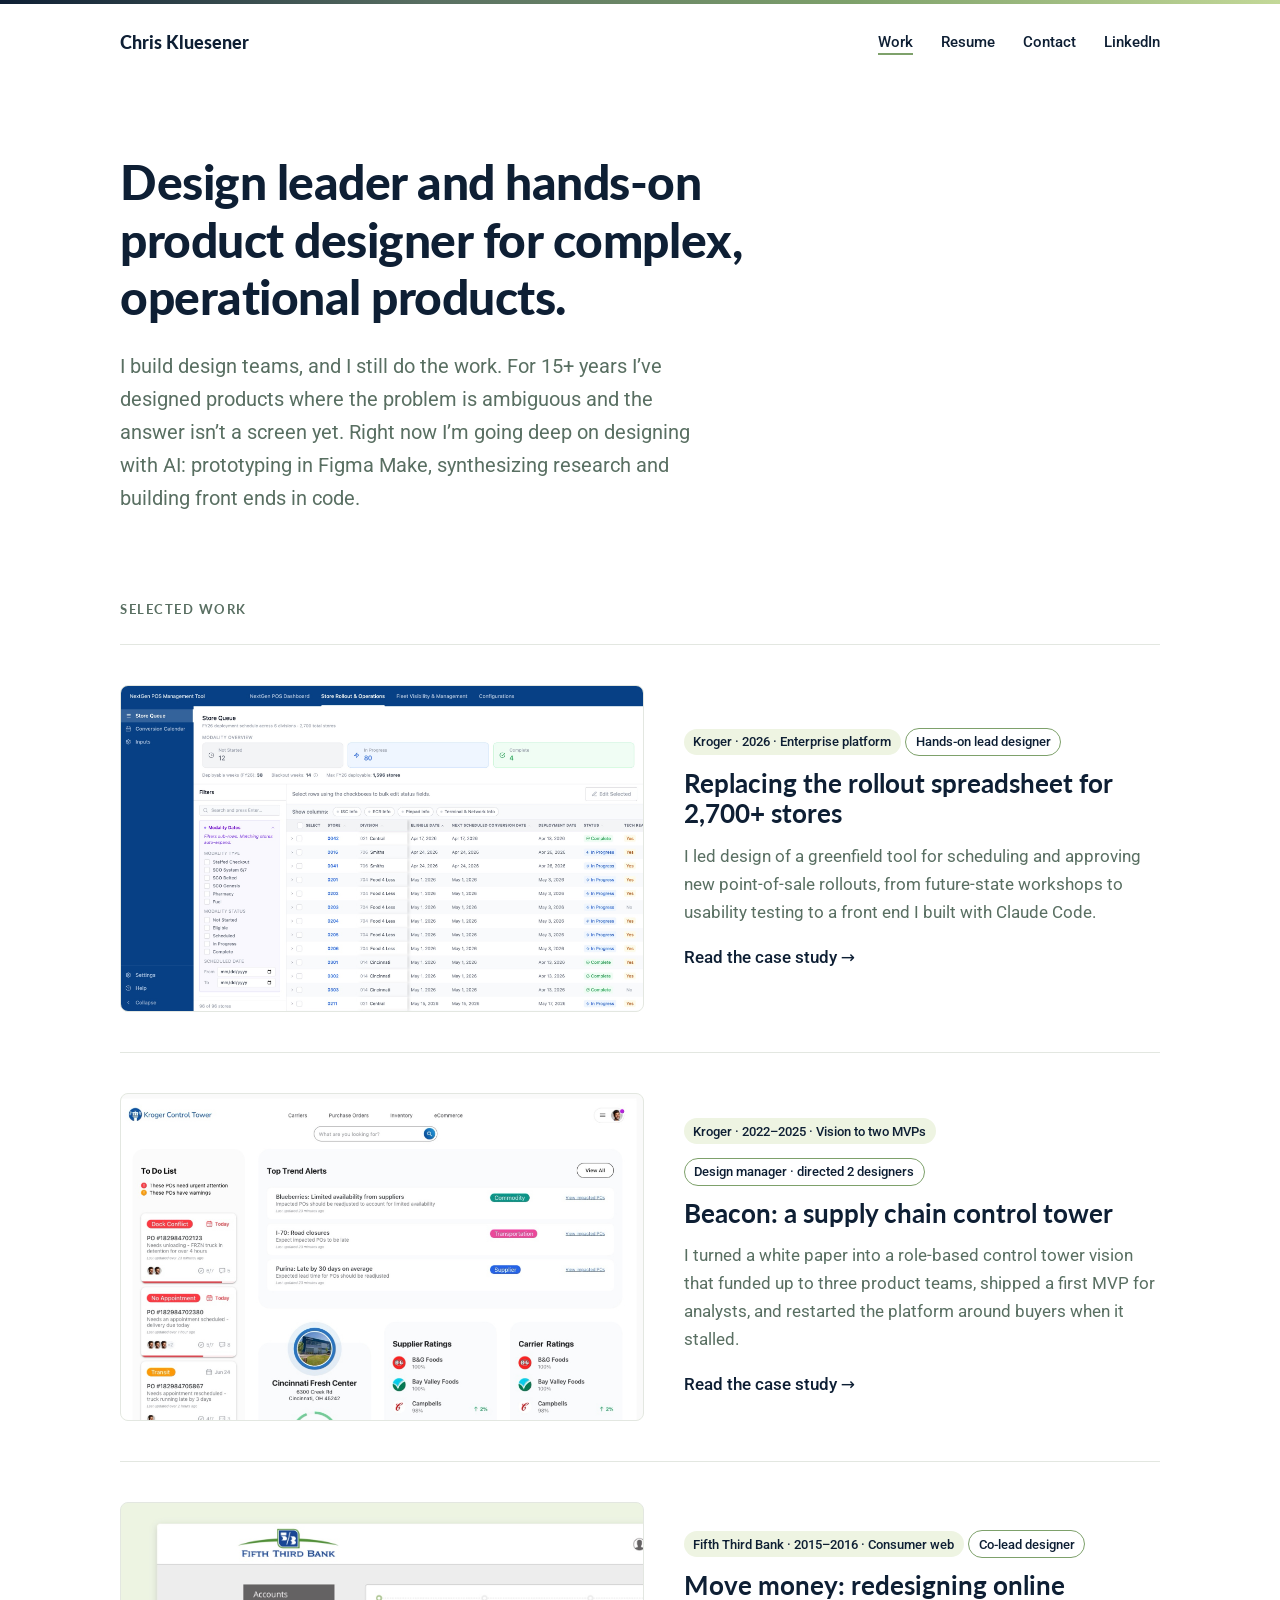
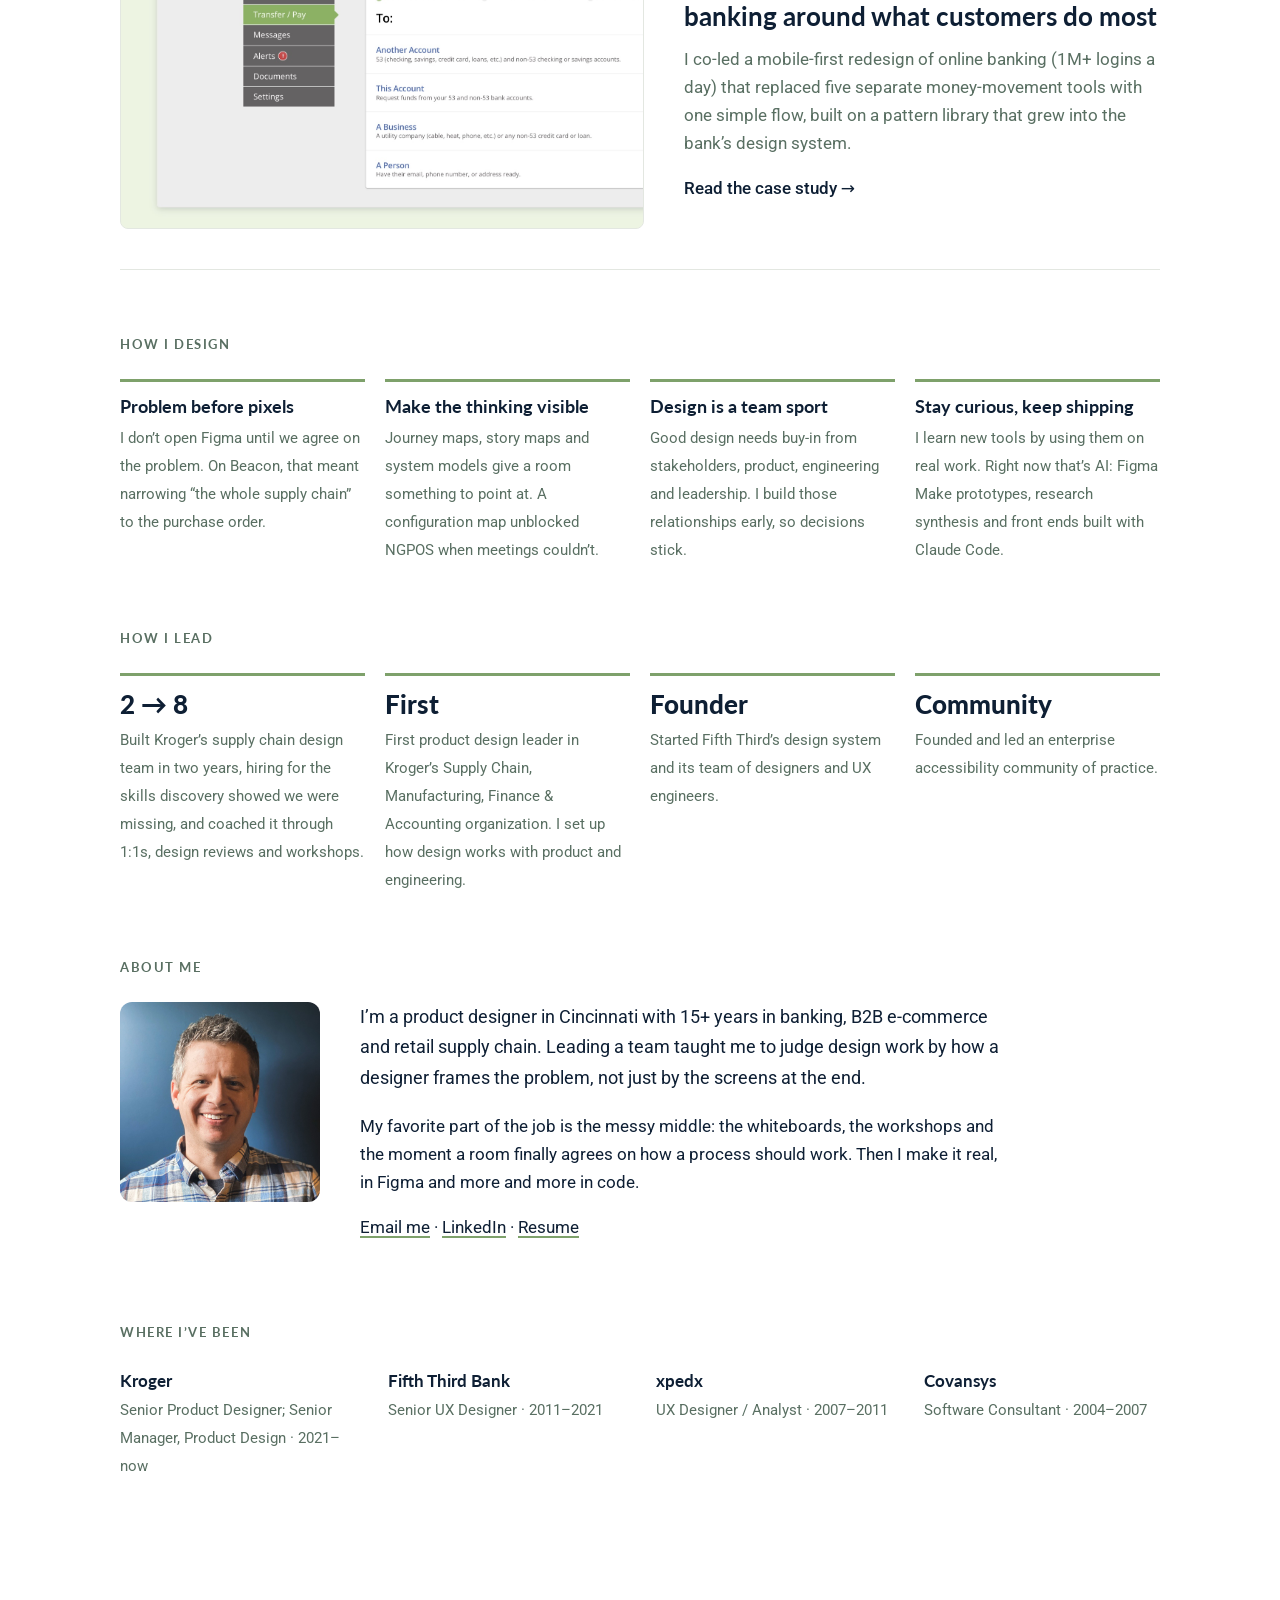
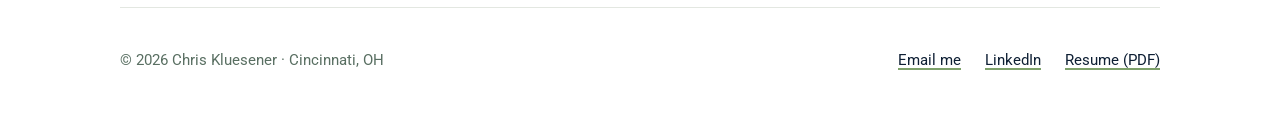
==== index.html @ c34b1c94 "First version of portfolio site Home page, three case studies (NGPOS, Beacon, Fifth Third), resume p" ====
<!DOCTYPE html>
<html lang="en">
<head>
  <meta charset="utf-8">
  <meta name="viewport" content="width=device-width, initial-scale=1">
  <title>Chris Kluesener · Design Leader and Product Designer</title>
  <meta name="description" content="Chris Kluesener is a design leader and hands-on product designer for complex, operational products.">
  <link rel="preconnect" href="https://fonts.googleapis.com">
  <link rel="preconnect" href="https://fonts.gstatic.com" crossorigin>
  <link href="https://fonts.googleapis.com/css2?family=Lato:wght@400;700;900&family=Roboto:wght@400;500&display=swap" rel="stylesheet">
  <link rel="stylesheet" href="styles.css">
</head>
<body>
  <a class="skip-link" href="#main">Skip to content</a>

  <div class="wrap">
    <header class="site-header">
      <a class="site-name" href="index.html">Chris Kluesener</a>
      <nav class="site-nav" aria-label="Main">
        <a href="index.html#work" aria-current="page">Work</a>
        <a href="resume.html">Resume</a>
        <a href="mailto:ckluesener@gmail.com">Contact</a>
        <a href="https://www.linkedin.com/in/ckluesener/" rel="noopener" target="_blank">LinkedIn</a>
      </nav>
    </header>

    <main id="main">
      <section class="hero">
        <h1>Design leader and hands-on product designer for complex, operational products.</h1>
        <p class="lede">I build design teams, and I still do the work. For 15+ years I’ve designed products where the problem is ambiguous and the answer isn’t a screen yet. Right now I’m going deep on designing with AI: prototyping in Figma Make, synthesizing research and building front ends in code.</p>
      </section>

      <section id="work" aria-labelledby="work-label">
        <p class="section-label" id="work-label">Selected work</p>
        <ul class="work-list">
          <li>
            <a class="work-link" href="work/ngpos.html">
              <div class="work-item">
                <div class="work-thumb"><img src="images/ngpos/store-queue.jpg" alt="Store Queue screen showing rollout status for stores across divisions"></div>
                <div>
                  <span class="tag">Kroger · 2026 · Enterprise platform</span> <span class="tag role">Hands-on lead designer</span>
                  <h2>Replacing the rollout spreadsheet for 2,700+ stores</h2>
                  <p>I led design of a greenfield tool for scheduling and approving new point-of-sale rollouts, from future-state workshops to usability testing to a front end I built with Claude Code.</p>
                  <span class="work-cta">Read the case study →</span>
                </div>
              </div>
            </a>
          </li>
          <li>
            <a class="work-link" href="work/beacon.html">
              <div class="work-item">
                <div class="work-thumb"><img src="images/beacon/release1-dashboard.jpg" alt="Control tower dashboard with a to-do list of problem purchase orders, trend alerts and a facility health score"></div>
                <div>
                  <span class="tag">Kroger · 2022–2025 · Vision to two MVPs</span> <span class="tag role">Design manager · directed 2 designers</span>
                  <h2>Beacon: a supply chain control tower</h2>
                  <p>I turned a white paper into a role-based control tower vision that funded up to three product teams, shipped a first MVP for analysts, and restarted the platform around buyers when it stalled.</p>
                  <span class="work-cta">Read the case study →</span>
                </div>
              </div>
            </a>
          </li>
          <li>
            <a class="work-link" href="work/fifththird.html">
              <div class="work-item">
                <div class="work-thumb"><img src="images/fifththird/hero.jpg" alt="Fifth Third Move Money flow on desktop and phone, asking where the money is going"></div>
                <div>
                  <span class="tag">Fifth Third Bank · 2015–2016 · Consumer web</span> <span class="tag role">Co-lead designer</span>
                  <h2>Move money: redesigning online banking around what customers do most</h2>
                  <p>I co-led a mobile-first redesign of online banking (1M+ logins a day) that replaced five separate money-movement tools with one simple flow, built on a pattern library that grew into the bank’s design system.</p>
                  <span class="work-cta">Read the case study →</span>
                </div>
              </div>
            </a>
          </li>
        </ul>
      </section>

      <section class="lead" aria-labelledby="design-label">
        <p class="section-label" id="design-label">How I design</p>
        <ul class="lead-list principles">
          <li><b>Problem before pixels</b><span>I don’t open Figma until we agree on the problem. On Beacon, that meant narrowing “the whole supply chain” to the purchase order.</span></li>
          <li><b>Make the thinking visible</b><span>Journey maps, story maps and system models give a room something to point at. A configuration map unblocked NGPOS when meetings couldn’t.</span></li>
          <li><b>Design is a team sport</b><span>Good design needs buy-in from stakeholders, product, engineering and leadership. I build those relationships early, so decisions stick.</span></li>
          <li><b>Stay curious, keep shipping</b><span>I learn new tools by using them on real work. Right now that’s AI: Figma Make prototypes, research synthesis and front ends built with Claude Code.</span></li>
        </ul>
      </section>

      <section class="lead" aria-labelledby="lead-label">
        <p class="section-label" id="lead-label">How I lead</p>
        <ul class="lead-list">
          <li><b>2 → 8</b><span>Built Kroger’s supply chain design team in two years, hiring for the skills discovery showed we were missing, and coached it through 1:1s, design reviews and workshops.</span></li>
          <li><b>First</b><span>First product design leader in Kroger’s Supply Chain, Manufacturing, Finance &amp; Accounting organization. I set up how design works with product and engineering.</span></li>
          <li><b>Founder</b><span>Started Fifth Third’s design system and its team of designers and UX engineers.</span></li>
          <li><b>Community</b><span>Founded and led an enterprise accessibility community of practice.</span></li>
        </ul>
      </section>

      <section class="about" aria-labelledby="about-label">
        <p class="section-label" id="about-label">About me</p>
        <div class="about-grid">
          <img class="about-photo" src="images/chris-kluesener.jpg" alt="Chris Kluesener, smiling, in a plaid shirt against a dark blue wall." width="200" height="200">
          <div class="about-text">
            <p>I’m a product designer in Cincinnati with 15+ years in banking, B2B e-commerce and retail supply chain. Leading a team taught me to judge design work by how a designer frames the problem, not just by the screens at the end.</p>
            <p>My favorite part of the job is the messy middle: the whiteboards, the workshops and the moment a room finally agrees on how a process should work. Then I make it real, in Figma and more and more in code.</p>
            <p><a href="mailto:ckluesener@gmail.com">Email me</a> · <a href="https://www.linkedin.com/in/ckluesener/" rel="noopener" target="_blank">LinkedIn</a> · <a href="resume.html">Resume</a></p>
          </div>
        </div>
      </section>

      <section class="where" aria-labelledby="where-label">
        <p class="section-label" id="where-label">Where I’ve been</p>
        <ul>
          <li><strong>Kroger</strong><span>Senior Product Designer; Senior Manager, Product Design · 2021–now</span></li>
          <li><strong>Fifth Third Bank</strong><span>Senior UX Designer · 2011–2021</span></li>
          <li><strong>xpedx</strong><span>UX Designer / Analyst · 2007–2011</span></li>
          <li><strong>Covansys</strong><span>Software Consultant · 2004–2007</span></li>
        </ul>
      </section>
    </main>

    <footer class="site-footer">
      <span>© 2026 Chris Kluesener · Cincinnati, OH</span>
      <nav aria-label="Footer">
        <a href="mailto:ckluesener@gmail.com">Email me</a>
        <a href="https://www.linkedin.com/in/ckluesener/" rel="noopener" target="_blank">LinkedIn</a>
        <a href="files/chris-kluesener-resume.pdf" download>Resume (PDF)</a>
      </nav>
    </footer>
  </div>
</body>
</html>
---- styles.css ----
/* Palette */
:root {
  --prussian: #0e1f34;
  --granite: #596f62;
  --sage: #7ea16b;
  --tea: #c3d898;
  --tea-soft: #eef4e2;
  --paper: #ffffff;
  --line: #e3e7e1;

  --font-heading: "Lato", system-ui, sans-serif;
  --font-body: "Roboto", system-ui, sans-serif;

  --text-width: 44rem;
  --wide-width: 68rem;
}

* { box-sizing: border-box; }

html { -webkit-text-size-adjust: 100%; }

body {
  margin: 0;
  background: var(--paper);
  color: var(--prussian);
  font-family: var(--font-body);
  font-size: 1.0625rem; /* 17px */
  line-height: 1.65;
}

/* Thin palette bar across the top */
body::before {
  content: "";
  display: block;
  height: 4px;
  background: linear-gradient(90deg, var(--prussian), var(--granite), var(--sage), var(--tea));
}

img { max-width: 100%; display: block; }

a { color: var(--prussian); text-decoration-color: var(--sage); text-decoration-thickness: 2px; text-underline-offset: 3px; }
a:hover { text-decoration-color: var(--prussian); }
a:focus-visible { outline: 3px solid var(--sage); outline-offset: 3px; border-radius: 2px; }

h1, h2, h3 { font-family: var(--font-heading); line-height: 1.2; margin: 0 0 0.5em; }
h1 { font-size: clamp(2rem, 4.5vw, 3rem); font-weight: 900; letter-spacing: -0.01em; }
h2 { font-size: 1.75rem; font-weight: 700; margin-top: 2.5em; }
h3 { font-size: 1.2rem; font-weight: 700; margin-top: 1.75em; }
p { margin: 0 0 1em; }

.skip-link { position: absolute; left: -999px; top: 0; background: var(--prussian); color: #fff; padding: 0.5rem 1rem; }
.skip-link:focus { left: 1rem; top: 1rem; }

/* Layout */
.wrap { max-width: var(--wide-width); margin: 0 auto; padding: 0 1.5rem; }
.text { max-width: var(--text-width); }

/* Header */
.site-header { display: flex; justify-content: space-between; align-items: center; padding: 1.5rem 0; }
.site-name { font-family: var(--font-heading); font-weight: 900; font-size: 1.1rem; text-decoration: none; }
.site-nav { display: flex; gap: 1.75rem; }
.site-nav a { text-decoration: none; font-weight: 500; font-size: 0.95rem; }
.site-nav a:hover, .site-nav a[aria-current="page"] { text-decoration: underline; text-decoration-color: var(--sage); text-decoration-thickness: 2px; text-underline-offset: 6px; }

/* Home */
.hero { padding: 4.5rem 0 4rem; }
.hero h1 { max-width: 26ch; }
.hero .lede { font-size: 1.25rem; color: var(--granite); max-width: 36rem; }

.section-label { font-family: var(--font-heading); font-weight: 700; font-size: 0.8rem; letter-spacing: 0.12em; text-transform: uppercase; color: var(--granite); margin: 0 0 1.5rem; }

.work-list { list-style: none; margin: 0; padding: 0; border-top: 1px solid var(--line); }
.work-item { display: grid; grid-template-columns: minmax(0, 1.1fr) minmax(0, 1fr); gap: 2.5rem; align-items: center; padding: 2.5rem 0; border-bottom: 1px solid var(--line); }
.work-thumb { aspect-ratio: 16 / 10; border-radius: 8px; overflow: hidden; background: var(--tea-soft); border: 1px solid var(--line); }
.work-thumb img { width: 100%; height: 100%; object-fit: cover; object-position: top left; transition: transform 0.3s ease; }
a.work-link:hover .work-thumb img { transform: scale(1.02); }
.work-thumb.placeholder { display: grid; place-items: center; color: var(--granite); font-family: var(--font-heading); font-weight: 700; }
.tag { display: inline-block; font-size: 0.8rem; font-weight: 500; background: var(--tea-soft); color: var(--prussian); padding: 0.15rem 0.6rem; border-radius: 999px; margin-bottom: 0.75rem; }
.work-item h2 { margin-top: 0; font-size: 1.6rem; }
.work-item p { color: var(--granite); }
.work-cta { font-weight: 500; }
.coming-soon { color: var(--granite); font-style: italic; }
a.work-link { text-decoration: none; display: contents; }

.where { padding: 4rem 0; }
.where ul { list-style: none; padding: 0; margin: 0; display: grid; grid-template-columns: repeat(auto-fit, minmax(13rem, 1fr)); gap: 1.25rem 2rem; }
.where li strong { display: block; font-family: var(--font-heading); }
.where li span { color: var(--granite); font-size: 0.95rem; }

/* Footer */
.site-footer { border-top: 1px solid var(--line); padding: 2.5rem 0 3rem; margin-top: 4rem; display: flex; flex-wrap: wrap; gap: 1rem 2rem; justify-content: space-between; color: var(--granite); font-size: 0.95rem; }
.site-footer nav { display: flex; gap: 1.5rem; }

/* Case study */
.cs-hero { padding: 3.5rem 0 2rem; }
.cs-hero .eyebrow { font-family: var(--font-heading); font-weight: 700; color: var(--granite); letter-spacing: 0.08em; text-transform: uppercase; font-size: 0.85rem; margin-bottom: 1rem; }
.cs-hero h1 { max-width: 22ch; }
.cs-hero .lede { font-size: 1.25rem; color: var(--granite); max-width: 40rem; }

.facts { display: grid; grid-template-columns: repeat(auto-fit, minmax(11rem, 1fr)); gap: 1.5rem; padding: 1.5rem 0; margin: 2rem 0; border-top: 1px solid var(--line); border-bottom: 1px solid var(--line); }
.facts dt { font-family: var(--font-heading); font-weight: 700; font-size: 0.8rem; text-transform: uppercase; letter-spacing: 0.1em; color: var(--granite); margin-bottom: 0.25rem; }
.facts dd { margin: 0; font-size: 0.98rem; }

.tldr { background: var(--tea-soft); border-left: 4px solid var(--sage); padding: 1.5rem 1.75rem; border-radius: 0 8px 8px 0; margin: 2rem 0; }
.tldr h2 { margin: 0 0 0.75rem; font-size: 1.1rem; }
.tldr ul { margin: 0; padding-left: 1.2rem; }
.tldr li { margin-bottom: 0.4rem; }

.cs-body section { margin-bottom: 1rem; }
.cs-body ul { padding-left: 1.2rem; }
.cs-body li { margin-bottom: 0.4rem; }

figure { margin: 2.5rem 0; }
figure.wide { max-width: var(--wide-width); }
figure img { border-radius: 8px; border: 1px solid var(--line); box-shadow: 0 1px 2px rgba(14, 31, 52, 0.04), 0 8px 24px rgba(14, 31, 52, 0.06); }
figcaption { color: var(--granite); font-size: 0.92rem; margin-top: 0.75rem; max-width: var(--text-width); }

.pair { display: grid; grid-template-columns: 1fr 1fr; gap: 1.5rem; }
.pair .label { font-family: var(--font-heading); font-weight: 700; font-size: 0.85rem; margin-bottom: 0.5rem; }

.pull { font-family: var(--font-heading); font-size: 1.5rem; font-weight: 700; line-height: 1.35; border-left: 4px solid var(--tea); padding-left: 1.25rem; margin: 2rem 0; max-width: 34rem; }

.stats { display: grid; grid-template-columns: repeat(auto-fit, minmax(9.5rem, 1fr)); gap: 1rem; margin: 2rem 0; }
.stat { border: 1px solid var(--line); border-radius: 8px; padding: 1.1rem 1.25rem; }
.stat b { display: block; font-family: var(--font-heading); font-size: 1.9rem; font-weight: 900; line-height: 1.1; }
.stat span { color: var(--granite); font-size: 0.92rem; }

/* Diagrams built in HTML */
.diagram { border: 1px solid var(--line); border-radius: 8px; padding: 1.75rem; margin: 2.5rem 0; background: #fbfcfa; }
.diagram-title { font-family: var(--font-heading); font-weight: 700; font-size: 0.85rem; text-transform: uppercase; letter-spacing: 0.1em; color: var(--granite); margin: 0 0 1.25rem; }

.flow { list-style: none; margin: 0; padding: 0; display: grid; grid-template-columns: repeat(5, 1fr); gap: 0.75rem; counter-reset: step; }
.flow li { position: relative; background: #fff; border: 1px solid var(--line); border-top: 4px solid var(--sage); border-radius: 6px; padding: 0.9rem; font-size: 0.88rem; line-height: 1.45; color: var(--granite); }
.flow li strong { display: block; color: var(--prussian); font-family: var(--font-heading); font-size: 0.98rem; margin-bottom: 0.35rem; }
.flow li:last-child { border-top-color: var(--prussian); }

.compare { width: 100%; border-collapse: collapse; font-size: 0.95rem; }
.compare th { text-align: left; font-family: var(--font-heading); font-size: 0.85rem; text-transform: uppercase; letter-spacing: 0.08em; color: var(--granite); padding: 0 1rem 0.75rem 0; border-bottom: 2px solid var(--prussian); }
.compare td { vertical-align: top; padding: 0.9rem 1rem 0.9rem 0; border-bottom: 1px solid var(--line); }
.compare td:first-child { width: 45%; color: var(--granite); }

.nest { display: grid; gap: 1.5rem; grid-template-columns: 1fr 1fr; }
.nest-box { border: 2px solid var(--prussian); border-radius: 8px; padding: 0.75rem; }
.nest-box .nest-box { border-color: var(--granite); margin-top: 0.6rem; }
.nest-box .nest-box .nest-box { border-color: var(--sage); }
.nest-box .nest-box .nest-box .nest-box { border-color: var(--tea); background: var(--tea-soft); }
.nest-box b { font-family: var(--font-heading); font-size: 0.95rem; }
.nest-note { font-size: 0.92rem; color: var(--granite); }
.pipeline { list-style: none; margin: 0; padding: 0; display: flex; flex-direction: column; gap: 0.5rem; }
.pipeline li { background: #fff; border: 1px solid var(--line); border-left: 4px solid var(--sage); border-radius: 6px; padding: 0.55rem 0.8rem; font-size: 0.92rem; }
.pipeline li:last-child { border-left-color: var(--prussian); font-weight: 500; }

.next-cs { border-top: 1px solid var(--line); margin-top: 4rem; padding-top: 2rem; }

/* Small screens */
@media (max-width: 760px) {
  .work-item { grid-template-columns: 1fr; gap: 1.25rem; }
  .pair, .nest { grid-template-columns: 1fr; }
  .flow { grid-template-columns: 1fr; }
  .site-nav { gap: 1rem; }
  .hero { padding: 3rem 0 2.5rem; }
}

/* Variants used by the Beacon case study */
.flow.cols-3 { grid-template-columns: repeat(3, 1fr); }
.flow.cols-4 { grid-template-columns: repeat(4, 1fr); }
figure.tall img { max-height: 1100px; width: auto; margin: 0 auto; }
@media (max-width: 760px) { .flow.cols-3, .flow.cols-4 { grid-template-columns: 1fr; } }

/* Working boards open full size */
figure a[title="Open full size"] { display: block; cursor: zoom-in; }

/* Resume page */
.resume { padding-bottom: 1rem; }
.resume-head { padding: 3.5rem 0 1rem; }
.resume-head .lede { font-size: 1.25rem; color: var(--granite); margin-bottom: 1.5rem; }
.button { display: inline-block; background: var(--prussian); color: #fff; text-decoration: none; font-weight: 500; padding: 0.65rem 1.25rem; border-radius: 6px; }
.button:hover { background: var(--granite); color: #fff; }
.resume h2 { font-size: 1.35rem; margin-top: 2.25em; padding-bottom: 0.4rem; border-bottom: 1px solid var(--line); }
.resume .job { margin-bottom: 1.75rem; }
.resume .job-head { display: flex; justify-content: space-between; align-items: baseline; gap: 1rem; flex-wrap: wrap; }
.resume .job-head h3 { margin: 0; font-size: 1.1rem; }
.resume .org { font-family: var(--font-heading); font-weight: 700; }
.resume .dates { color: var(--granite); font-size: 0.95rem; margin-bottom: 0.4rem; }
.resume ul { padding-left: 1.2rem; margin: 0.25rem 0 0; }
.resume li { margin-bottom: 0.4rem; }
.resume li::marker { color: var(--sage); }
.resume-extra { display: grid; grid-template-columns: 1.15fr 1fr; gap: 2rem; margin-top: 1rem; }
.resume-extra p { margin-bottom: 0.4rem; }
@media (max-width: 760px) { .resume-extra { grid-template-columns: 1fr; } }

/* About */
.about { padding: 4rem 0 0; }
.about-grid { display: grid; grid-template-columns: 200px minmax(0, 40rem); gap: 2.5rem; align-items: start; }
.about-photo { width: 200px; height: 200px; border-radius: 12px; object-fit: cover; }
.about-text p:first-child { font-size: 1.15rem; }
@media (max-width: 760px) { .about-grid { grid-template-columns: 1fr; gap: 1.25rem; } .about-photo { width: 140px; height: 140px; } }

/* Role tag on work items */
.tag.role { background: #fff; border: 1px solid var(--sage); }

/* How I lead */
.lead { padding: 4rem 0 0; }
.lead-list { list-style: none; margin: 0; padding: 0; display: grid; grid-template-columns: repeat(auto-fit, minmax(14rem, 1fr)); gap: 1.25rem; }
.lead-list li { border-top: 3px solid var(--sage); padding-top: 0.9rem; }
.lead-list b { display: block; font-family: var(--font-heading); font-weight: 900; font-size: 1.6rem; line-height: 1.1; margin-bottom: 0.4rem; }
.lead-list span { color: var(--granite); font-size: 0.95rem; }
.lead-list.principles b { font-size: 1.15rem; font-weight: 700; }
.button-link { margin-left: 1.25rem; font-weight: 500; }
.site-name { white-space: nowrap; }
@media (max-width: 520px) { .site-header { flex-wrap: wrap; gap: 0.6rem 1rem; } }
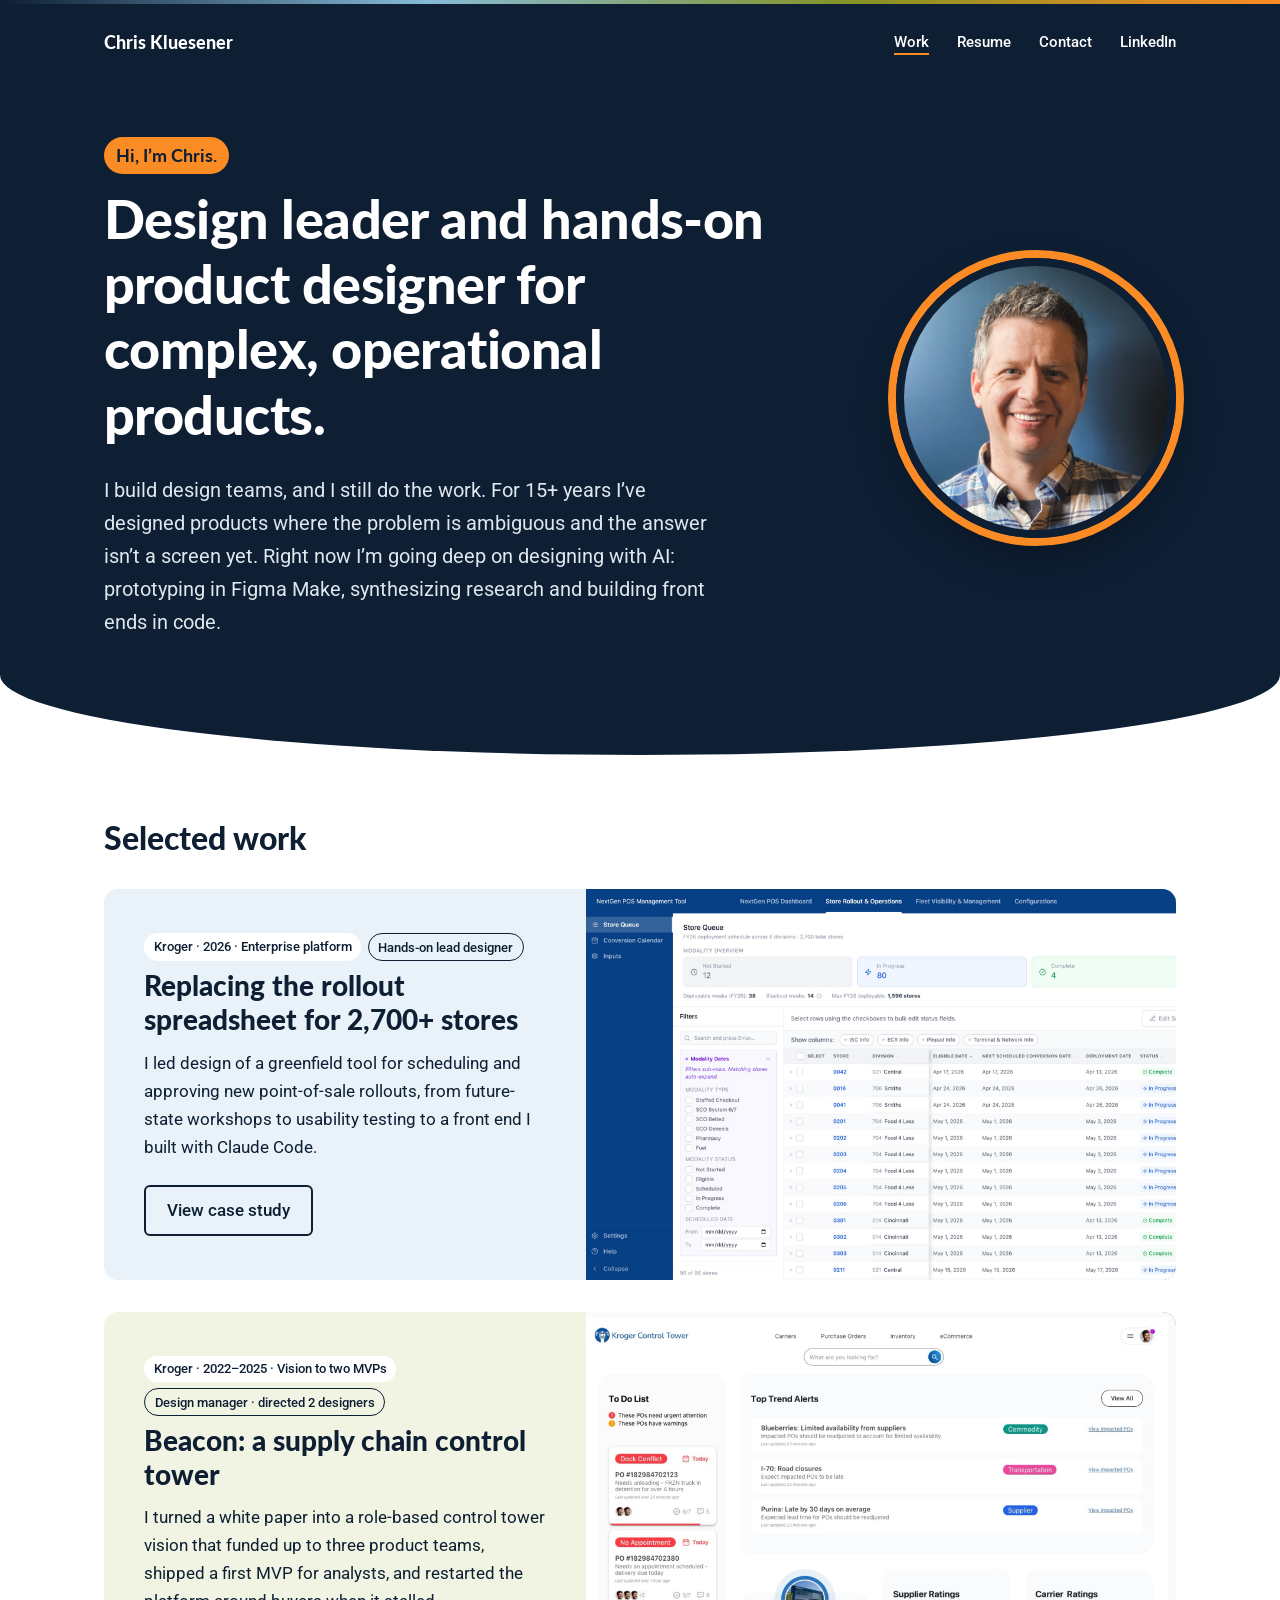
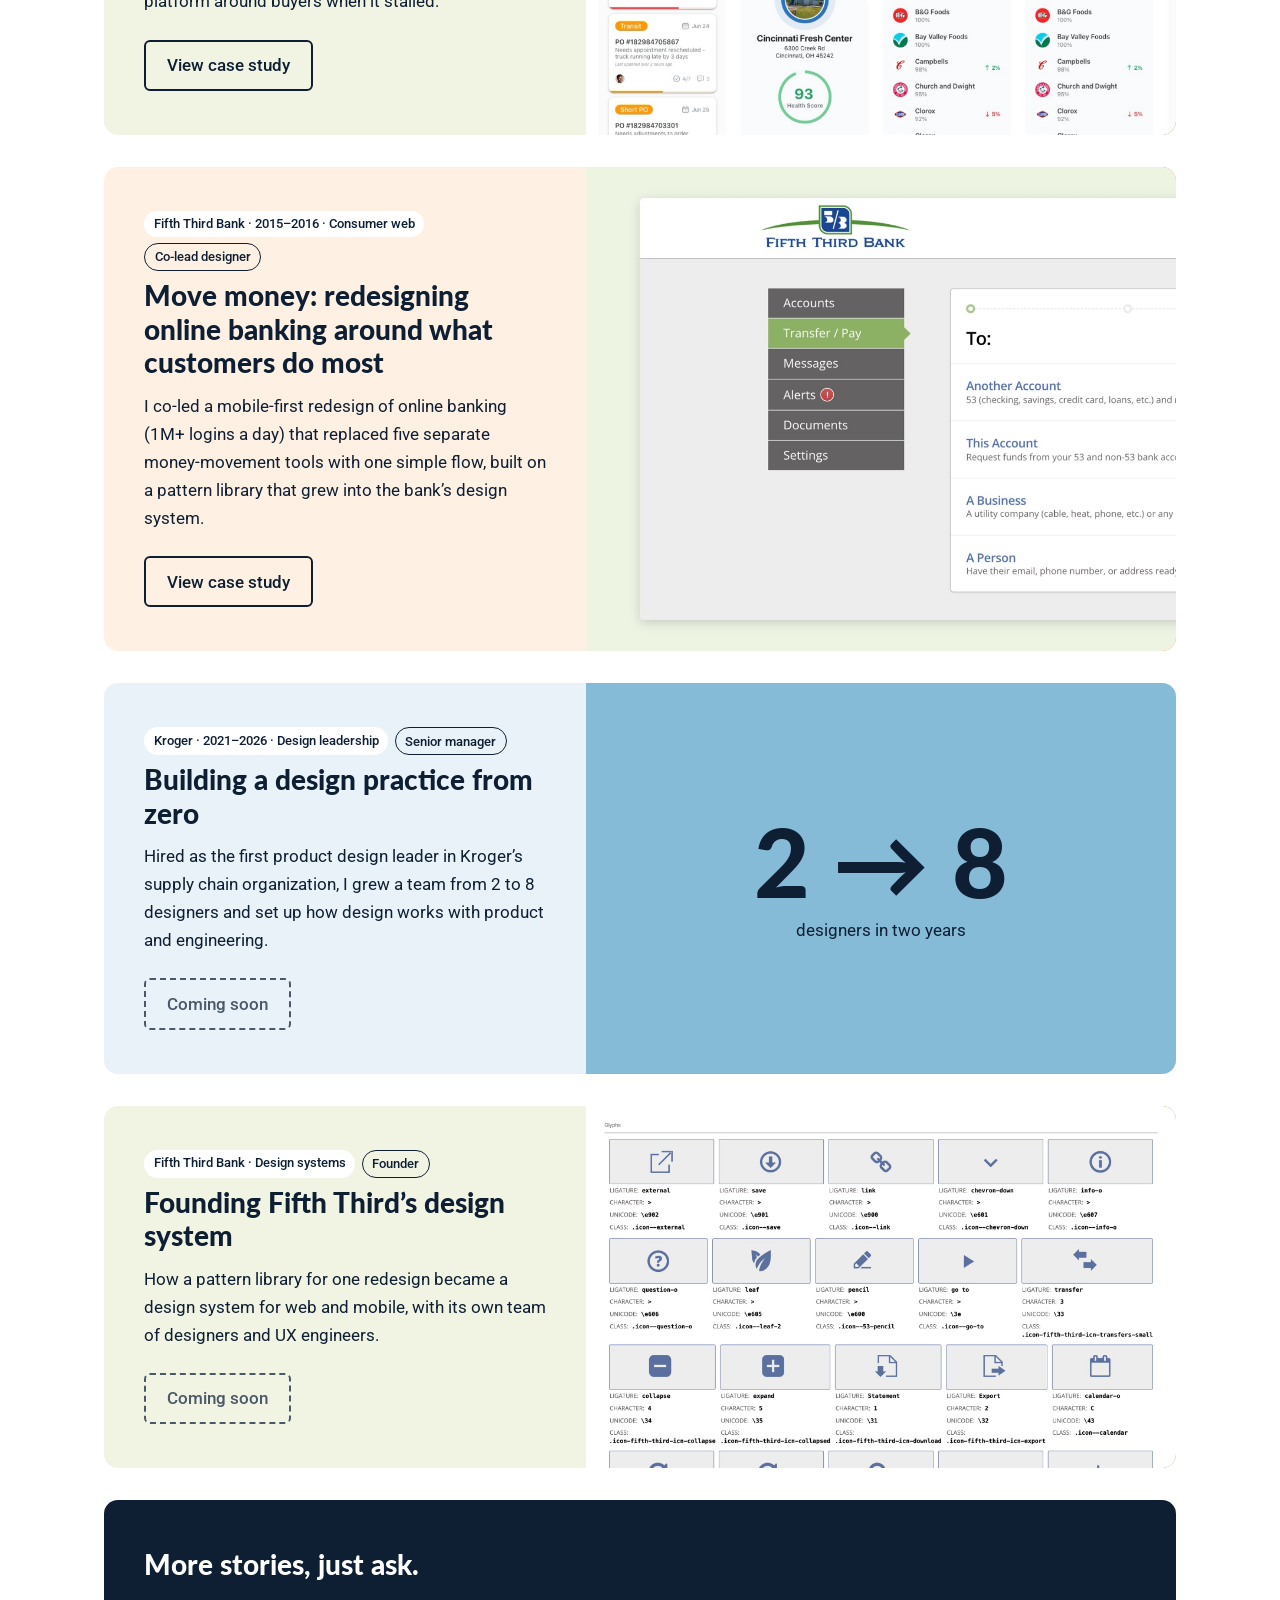
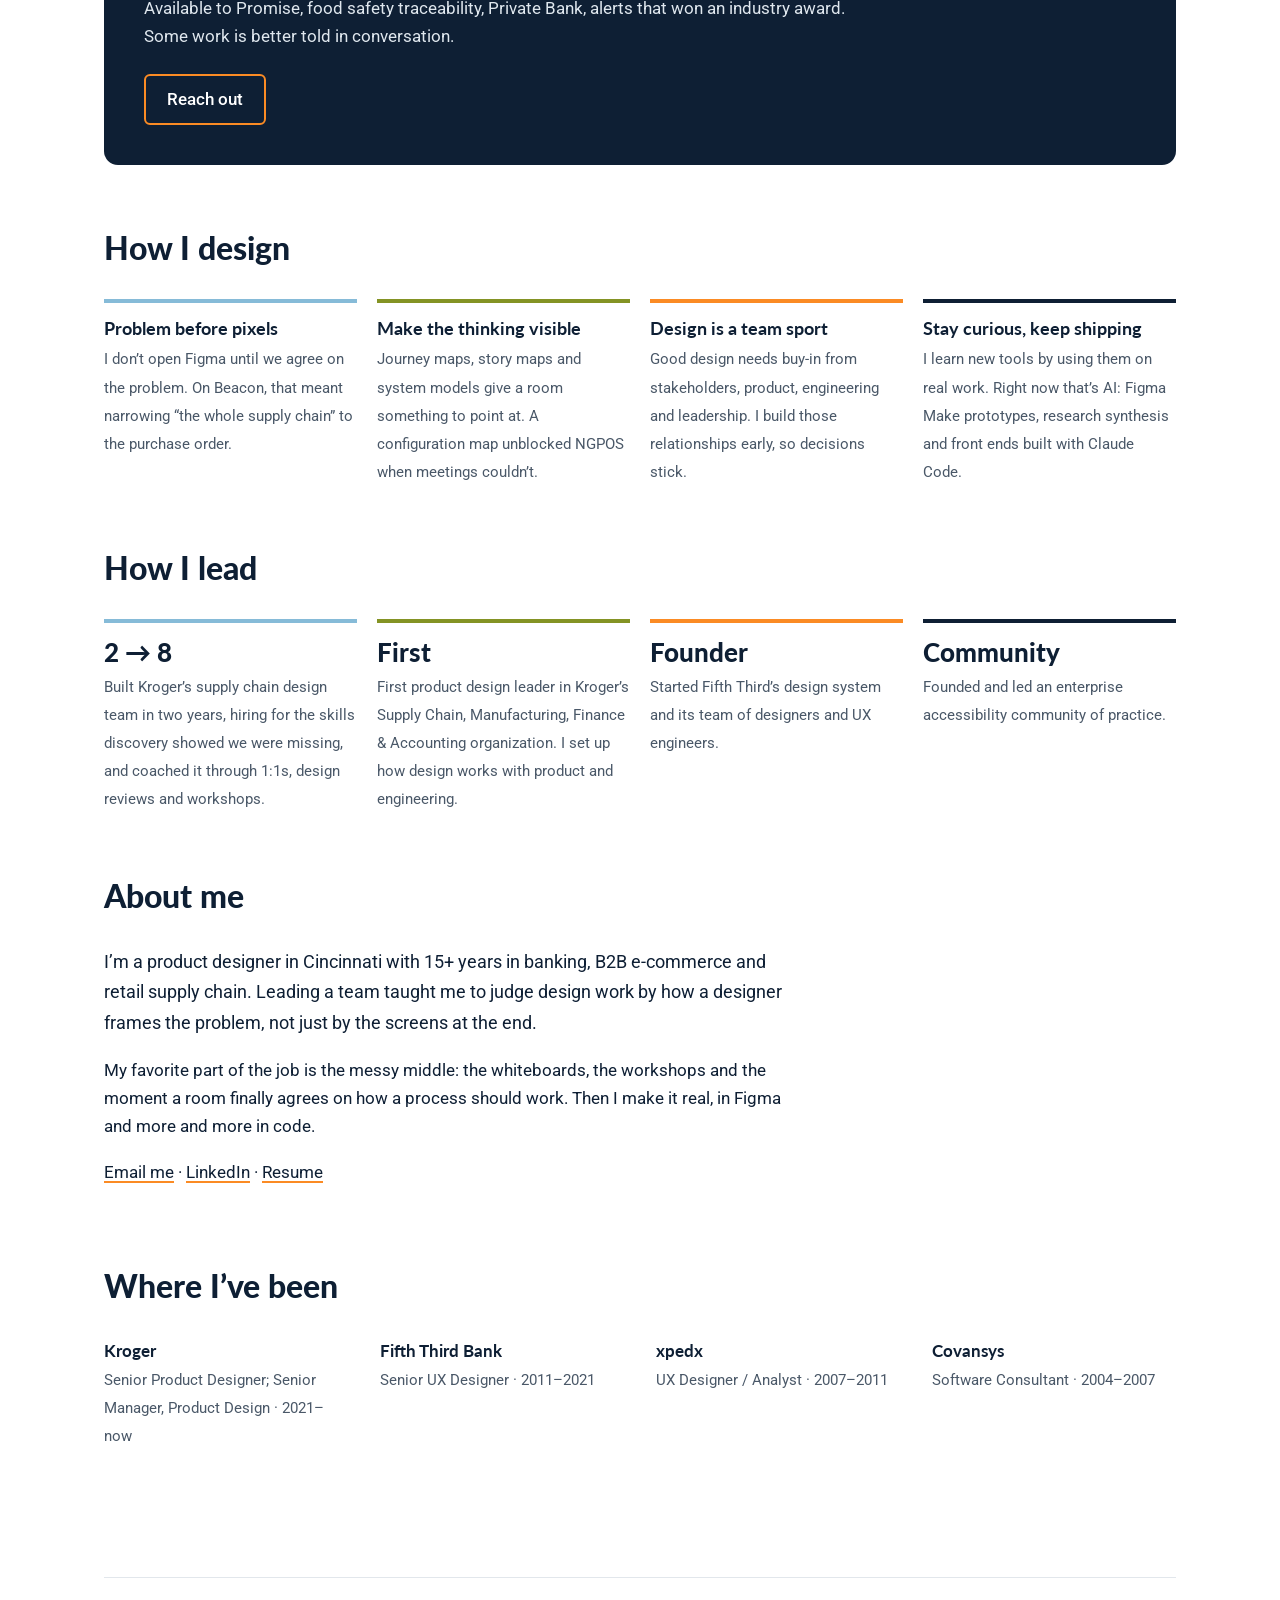
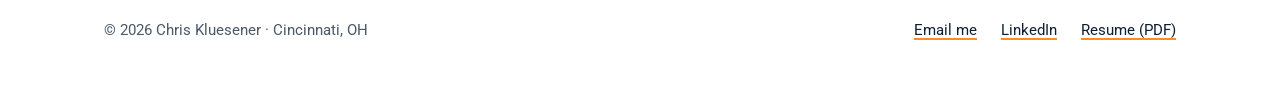
==== commit 377676a1: "Refresh design and finalize case studies Brighter palette and hero, case study cards, coming-soon ca" ====
--- a/index.html
+++ b/index.html
@@ -10,7 +10,7 @@
   <link href="https://fonts.googleapis.com/css2?family=Lato:wght@400;700;900&family=Roboto:wght@400;500&display=swap" rel="stylesheet">
   <link rel="stylesheet" href="styles.css">
 </head>
-<body>
+<body class="home">
   <a class="skip-link" href="#main">Skip to content</a>
 
   <div class="wrap">
@@ -26,57 +26,87 @@
 
     <main id="main">
       <section class="hero">
-        <h1>Design leader and hands-on product designer for complex, operational products.</h1>
-        <p class="lede">I build design teams, and I still do the work. For 15+ years I’ve designed products where the problem is ambiguous and the answer isn’t a screen yet. Right now I’m going deep on designing with AI: prototyping in Figma Make, synthesizing research and building front ends in code.</p>
+        <div class="hero-text">
+          <p class="hello">Hi, I’m Chris.</p>
+          <h1>Design leader and hands-on product designer for complex, operational products.</h1>
+          <p class="lede">I build design teams, and I still do the work. For 15+ years I’ve designed products where the problem is ambiguous and the answer isn’t a screen yet. Right now I’m going deep on designing with AI: prototyping in Figma Make, synthesizing research and building front ends in code.</p>
+        </div>
+        <img class="hero-photo" src="images/chris-kluesener.jpg" alt="Chris Kluesener, smiling, in a plaid shirt against a dark blue wall." width="320" height="320">
       </section>
 
       <section id="work" aria-labelledby="work-label">
-        <p class="section-label" id="work-label">Selected work</p>
-        <ul class="work-list">
-          <li>
-            <a class="work-link" href="work/ngpos.html">
-              <div class="work-item">
-                <div class="work-thumb"><img src="images/ngpos/store-queue.jpg" alt="Store Queue screen showing rollout status for stores across divisions"></div>
-                <div>
-                  <span class="tag">Kroger · 2026 · Enterprise platform</span> <span class="tag role">Hands-on lead designer</span>
-                  <h2>Replacing the rollout spreadsheet for 2,700+ stores</h2>
+        <h2 class="section-title" id="work-label">Selected work</h2>
+        <ul class="cards">
+          <li class="card tone-sky">
+            <a class="card-link" href="work/ngpos.html">
+                <div class="card-text">
+                  <p class="card-tags"><span class="tag">Kroger · 2026 · Enterprise platform</span> <span class="tag role">Hands-on lead designer</span></p>
+                  <h3>Replacing the rollout spreadsheet for 2,700+ stores</h3>
                   <p>I led design of a greenfield tool for scheduling and approving new point-of-sale rollouts, from future-state workshops to usability testing to a front end I built with Claude Code.</p>
-                  <span class="work-cta">Read the case study →</span>
+                  <span class="btn">View case study</span>
                 </div>
-              </div>
+                <div class="card-media"><img src="images/ngpos/store-queue.jpg" alt="Store Queue screen showing rollout status for stores across divisions"></div>
             </a>
           </li>
-          <li>
-            <a class="work-link" href="work/beacon.html">
-              <div class="work-item">
-                <div class="work-thumb"><img src="images/beacon/release1-dashboard.jpg" alt="Control tower dashboard with a to-do list of problem purchase orders, trend alerts and a facility health score"></div>
-                <div>
-                  <span class="tag">Kroger · 2022–2025 · Vision to two MVPs</span> <span class="tag role">Design manager · directed 2 designers</span>
-                  <h2>Beacon: a supply chain control tower</h2>
+          <li class="card tone-olive">
+            <a class="card-link" href="work/beacon.html">
+                <div class="card-text">
+                  <p class="card-tags"><span class="tag">Kroger · 2022–2025 · Vision to two MVPs</span> <span class="tag role">Design manager · directed 2 designers</span></p>
+                  <h3>Beacon: a supply chain control tower</h3>
                   <p>I turned a white paper into a role-based control tower vision that funded up to three product teams, shipped a first MVP for analysts, and restarted the platform around buyers when it stalled.</p>
-                  <span class="work-cta">Read the case study →</span>
+                  <span class="btn">View case study</span>
                 </div>
-              </div>
+                <div class="card-media"><img src="images/beacon/release1-dashboard.jpg" alt="Control tower proof of concept with a to-do list of problem purchase orders, trend alerts and a facility health score"></div>
             </a>
           </li>
-          <li>
-            <a class="work-link" href="work/fifththird.html">
-              <div class="work-item">
-                <div class="work-thumb"><img src="images/fifththird/hero.jpg" alt="Fifth Third Move Money flow on desktop and phone, asking where the money is going"></div>
-                <div>
-                  <span class="tag">Fifth Third Bank · 2015–2016 · Consumer web</span> <span class="tag role">Co-lead designer</span>
-                  <h2>Move money: redesigning online banking around what customers do most</h2>
+          <li class="card tone-orange">
+            <a class="card-link" href="work/fifththird.html">
+                <div class="card-text">
+                  <p class="card-tags"><span class="tag">Fifth Third Bank · 2015–2016 · Consumer web</span> <span class="tag role">Co-lead designer</span></p>
+                  <h3>Move money: redesigning online banking around what customers do most</h3>
                   <p>I co-led a mobile-first redesign of online banking (1M+ logins a day) that replaced five separate money-movement tools with one simple flow, built on a pattern library that grew into the bank’s design system.</p>
-                  <span class="work-cta">Read the case study →</span>
+                  <span class="btn">View case study</span>
                 </div>
-              </div>
+                <div class="card-media"><img src="images/fifththird/hero.jpg" alt="Fifth Third Move Money flow on desktop and phone, asking where the money is going"></div>
+            </a>
+          </li>
+          <li class="card tone-sky soon">
+            <div class="card-link">
+                <div class="card-text">
+                  <p class="card-tags"><span class="tag">Kroger · 2021–2026 · Design leadership</span> <span class="tag role">Senior manager</span></p>
+                  <h3>Building a design practice from zero</h3>
+                  <p>Hired as the first product design leader in Kroger’s supply chain organization, I grew a team from 2 to 8 designers and set up how design works with product and engineering.</p>
+                  <span class="btn btn-soon">Coming soon</span>
+                </div>
+                
+                <div class="card-media card-figure" aria-hidden="true"><span>2 → 8</span><small>designers in two years</small></div>
+            </div>
+          </li>
+          <li class="card tone-olive soon">
+            <div class="card-link">
+                <div class="card-text">
+                  <p class="card-tags"><span class="tag">Fifth Third Bank · Design systems</span> <span class="tag role">Founder</span></p>
+                  <h3>Founding Fifth Third’s design system</h3>
+                  <p>How a pattern library for one redesign became a design system for web and mobile, with its own team of designers and UX engineers.</p>
+                  <span class="btn btn-soon">Coming soon</span>
+                </div>
+                <div class="card-media"><img src="images/fifththird/pattern-lab.jpg" alt="Icon atoms from the Fifth Third pattern library"></div>
+            </div>
+          </li>
+          <li class="card tone-dark">
+            <a class="card-link" href="mailto:ckluesener@gmail.com">
+                <div class="card-text">
+                  <h3>More stories, just ask.</h3>
+                  <p>Available to Promise, food safety traceability, Private Bank, alerts that won an industry award. Some work is better told in conversation.</p>
+                  <span class="btn btn-light">Reach out</span>
+                </div>
             </a>
           </li>
         </ul>
       </section>
 
       <section class="lead" aria-labelledby="design-label">
-        <p class="section-label" id="design-label">How I design</p>
+        <h2 class="section-title" id="design-label">How I design</h2>
         <ul class="lead-list principles">
           <li><b>Problem before pixels</b><span>I don’t open Figma until we agree on the problem. On Beacon, that meant narrowing “the whole supply chain” to the purchase order.</span></li>
           <li><b>Make the thinking visible</b><span>Journey maps, story maps and system models give a room something to point at. A configuration map unblocked NGPOS when meetings couldn’t.</span></li>
@@ -86,7 +116,7 @@
       </section>
 
       <section class="lead" aria-labelledby="lead-label">
-        <p class="section-label" id="lead-label">How I lead</p>
+        <h2 class="section-title" id="lead-label">How I lead</h2>
         <ul class="lead-list">
           <li><b>2 → 8</b><span>Built Kroger’s supply chain design team in two years, hiring for the skills discovery showed we were missing, and coached it through 1:1s, design reviews and workshops.</span></li>
           <li><b>First</b><span>First product design leader in Kroger’s Supply Chain, Manufacturing, Finance &amp; Accounting organization. I set up how design works with product and engineering.</span></li>
@@ -96,9 +126,8 @@
       </section>
 
       <section class="about" aria-labelledby="about-label">
-        <p class="section-label" id="about-label">About me</p>
+        <h2 class="section-title" id="about-label">About me</h2>
         <div class="about-grid">
-          <img class="about-photo" src="images/chris-kluesener.jpg" alt="Chris Kluesener, smiling, in a plaid shirt against a dark blue wall." width="200" height="200">
           <div class="about-text">
             <p>I’m a product designer in Cincinnati with 15+ years in banking, B2B e-commerce and retail supply chain. Leading a team taught me to judge design work by how a designer frames the problem, not just by the screens at the end.</p>
             <p>My favorite part of the job is the messy middle: the whiteboards, the workshops and the moment a room finally agrees on how a process should work. Then I make it real, in Figma and more and more in code.</p>
@@ -108,7 +137,7 @@
       </section>
 
       <section class="where" aria-labelledby="where-label">
-        <p class="section-label" id="where-label">Where I’ve been</p>
+        <h2 class="section-title" id="where-label">Where I’ve been</h2>
         <ul>
           <li><strong>Kroger</strong><span>Senior Product Designer; Senior Manager, Product Design · 2021–now</span></li>
           <li><strong>Fifth Third Bank</strong><span>Senior UX Designer · 2011–2021</span></li>
--- a/styles.css
+++ b/styles.css
@@ -1,18 +1,30 @@
 /* Palette */
 :root {
+  /* Palette */
   --prussian: #0e1f34;
-  --granite: #596f62;
-  --sage: #7ea16b;
-  --tea: #c3d898;
-  --tea-soft: #eef4e2;
+  --sky: #86bbd8;
+  --olive: #849324;
+  --orange: #fb8b24;
+  /* Tints for backgrounds */
+  --sky-soft: #e8f2f8;
+  --olive-soft: #f2f4e3;
+  --orange-soft: #fef1e4;
+  /* Text-safe variants (4.5:1+ on white) */
+  --slate: #4a5868;
+  --olive-text: #5e6a1a;
   --paper: #ffffff;
-  --line: #e3e7e1;
+  --line: #e2e7ec;
+  /* Older names, mapped to the new palette */
+  --granite: var(--slate);
+  --sage: var(--olive);
+  --tea: var(--orange);
+  --tea-soft: var(--sky-soft);
 
   --font-heading: "Lato", system-ui, sans-serif;
   --font-body: "Roboto", system-ui, sans-serif;
 
   --text-width: 44rem;
-  --wide-width: 68rem;
+  --wide-width: 70rem;
 }
 
 * { box-sizing: border-box; }
@@ -21,6 +33,7 @@
 
 body {
   margin: 0;
+  overflow-x: hidden;
   background: var(--paper);
   color: var(--prussian);
   font-family: var(--font-body);
@@ -33,14 +46,14 @@
   content: "";
   display: block;
   height: 4px;
-  background: linear-gradient(90deg, var(--prussian), var(--granite), var(--sage), var(--tea));
+  background: linear-gradient(90deg, var(--prussian), var(--sky), var(--olive), var(--orange));
 }
 
 img { max-width: 100%; display: block; }
 
-a { color: var(--prussian); text-decoration-color: var(--sage); text-decoration-thickness: 2px; text-underline-offset: 3px; }
+a { color: var(--prussian); text-decoration-color: var(--orange); text-decoration-thickness: 2px; text-underline-offset: 3px; }
 a:hover { text-decoration-color: var(--prussian); }
-a:focus-visible { outline: 3px solid var(--sage); outline-offset: 3px; border-radius: 2px; }
+a:focus-visible { outline: 3px solid var(--orange); outline-offset: 3px; border-radius: 2px; }
 
 h1, h2, h3 { font-family: var(--font-heading); line-height: 1.2; margin: 0 0 0.5em; }
 h1 { font-size: clamp(2rem, 4.5vw, 3rem); font-weight: 900; letter-spacing: -0.01em; }
@@ -164,7 +177,7 @@
 /* Variants used by the Beacon case study */
 .flow.cols-3 { grid-template-columns: repeat(3, 1fr); }
 .flow.cols-4 { grid-template-columns: repeat(4, 1fr); }
-figure.tall img { max-height: 1100px; width: auto; margin: 0 auto; }
+figure.tall img { max-height: 1100px; width: auto; margin: 0; }
 @media (max-width: 760px) { .flow.cols-3, .flow.cols-4 { grid-template-columns: 1fr; } }
 
 /* Working boards open full size */
@@ -209,3 +222,91 @@
 .button-link { margin-left: 1.25rem; font-weight: 500; }
 .site-name { white-space: nowrap; }
 @media (max-width: 520px) { .site-header { flex-wrap: wrap; gap: 0.6rem 1rem; } }
+
+
+/* ===== 2026 refresh: brighter palette, hero band, cards ===== */
+.site-header { position: relative; z-index: 2; }
+.site-nav a[aria-current="page"], .site-nav a:hover { text-decoration-color: var(--orange); }
+
+/* Full-width color band behind the home hero (and header) */
+.hero { position: relative; display: grid; grid-template-columns: minmax(0, 1fr) auto; gap: 3rem; align-items: center; padding: 3.5rem 0 6rem; }
+.hero::before { content: ""; position: absolute; z-index: -1; top: -7rem; bottom: 0; left: calc(50% - 50vw); right: calc(50% - 50vw);
+  background: var(--sky); border-radius: 0 0 50% 50% / 0 0 5rem 5rem; }
+.hero h1 { max-width: 22ch; font-size: clamp(2.2rem, 4.6vw, 3.4rem); }
+.hero .lede { color: var(--prussian); max-width: 38rem; }
+.hello { font-family: var(--font-heading); font-weight: 700; font-size: 1.15rem; margin: 0 0 0.75rem; display: inline-block; background: var(--orange); color: var(--prussian); padding: 0.2rem 0.75rem; border-radius: 999px; }
+.hero-photo { width: 280px; height: 280px; border-radius: 50%; object-fit: cover; border: 8px solid #fff; box-shadow: 0 0 0 8px var(--orange), 0 18px 40px rgba(14,31,52,.25); }
+
+.section-title { font-size: 2rem; font-weight: 900; margin: 4rem 0 2rem; }
+
+/* Case study cards */
+.cards { list-style: none; margin: 0; padding: 0; display: grid; gap: 2rem; }
+.card-link { display: grid; grid-template-columns: minmax(0, 0.9fr) minmax(0, 1.1fr); min-height: 22rem; border-radius: 14px; overflow: hidden; text-decoration: none; color: inherit; }
+.tone-sky .card-link { background: var(--sky-soft); }
+.tone-olive .card-link { background: var(--olive-soft); }
+.tone-orange .card-link { background: var(--orange-soft); }
+.tone-dark .card-link { background: var(--prussian); color: #fff; grid-template-columns: 1fr; min-height: 0; }
+.card-text { padding: 2.75rem 2.5rem; display: flex; flex-direction: column; justify-content: center; align-items: flex-start; }
+.card-text h3 { font-size: 1.75rem; font-weight: 900; margin: 0.5rem 0 0.75rem; line-height: 1.2; }
+.card-text p { margin: 0 0 1.5rem; }
+.card-tags { margin: 0 !important; display: flex; flex-wrap: wrap; gap: 0.4rem; }
+.card .tag { margin: 0; background: #fff; }
+.card .tag.role { background: transparent; border: 1px solid var(--prussian); }
+.card-media { position: relative; overflow: hidden; }
+.card-media img { position: absolute; inset: 0; width: 100%; height: 100%; object-fit: cover; object-position: top left; transition: transform .35s ease; }
+a.card-link:hover .card-media img { transform: scale(1.03); }
+.tone-sky .card-media { background: var(--sky); }
+.tone-olive .card-media { background: var(--olive); }
+.tone-orange .card-media { background: var(--orange); }
+
+.btn { display: inline-block; border: 2px solid var(--prussian); border-radius: 6px; padding: 0.6rem 1.3rem; font-weight: 500; transition: background .2s, color .2s; }
+a.card-link:hover .btn, a.card-link:focus-visible .btn { background: var(--prussian); color: #fff; }
+.btn-light { border-color: var(--orange); color: #fff; }
+a.card-link:hover .btn-light { background: var(--orange); color: var(--prussian); }
+.btn-soon { border-style: dashed; border-color: var(--slate); color: var(--slate); }
+.soon .card-media img { filter: saturate(.75); }
+.card-figure { display: flex; flex-direction: column; justify-content: center; align-items: center; color: var(--prussian); }
+.card-figure span { font-family: var(--font-heading); font-weight: 900; font-size: clamp(3.5rem, 8vw, 6rem); line-height: 1; }
+.card-figure small { font-size: 1.05rem; margin-top: .5rem; }
+.tone-dark .card-text { padding: 2.5rem; }
+.tone-dark .card-text p { color: #dfe7ee; max-width: 46rem; }
+a.card-link:focus-visible { outline: 3px solid var(--orange); outline-offset: 4px; }
+
+/* Principles and leadership strips: palette accents */
+.lead-list li { border-top-width: 4px; }
+.lead-list li:nth-child(4n+1) { border-top-color: var(--sky); }
+.lead-list li:nth-child(4n+2) { border-top-color: var(--olive); }
+.lead-list li:nth-child(4n+3) { border-top-color: var(--orange); }
+.lead-list li:nth-child(4n+4) { border-top-color: var(--prussian); }
+.about-grid { grid-template-columns: minmax(0, 44rem); }
+
+/* Case study pages: tinted band behind the title area */
+.cs-hero { position: relative; padding-top: 3rem; }
+.cs-hero::before { content: ""; position: absolute; z-index: -1; top: -7rem; height: calc(100% + 7rem - 9rem); left: calc(50% - 50vw); right: calc(50% - 50vw); background: var(--sky-soft); }
+.cs-hero .eyebrow { color: var(--olive-text); }
+.cs-hero .lede { color: var(--prussian); }
+.facts { background: #fff; border: 1px solid var(--line); border-radius: 12px; padding: 1.5rem 1.75rem; }
+.tldr { background: var(--orange-soft); border-left-color: var(--orange); }
+.pull { border-left-color: var(--orange); }
+.flow li { border-top-color: var(--sky); }
+.stat { background: var(--sky-soft); border-color: transparent; }
+.tag { background: var(--sky-soft); }
+.tag.role { border-color: var(--olive); }
+
+@media (max-width: 860px) {
+  .hero { grid-template-columns: 1fr; padding-bottom: 5rem; }
+  .hero-photo { width: 160px; height: 160px; order: -1; border-width: 6px; box-shadow: 0 0 0 6px var(--orange); }
+  .card-link { grid-template-columns: 1fr; }
+  .card-media { aspect-ratio: 16 / 10; }
+  .card-text { padding: 2rem 1.5rem; }
+}
+.lead .section-title, .about .section-title, .where .section-title { margin-top: 0; }
+.where { padding-top: 4rem; }
+
+/* Home hero: dark band with white text */
+.home .hero::before { background: var(--prussian); }
+.home .hero h1 { color: #fff; }
+.home .hero .lede { color: #dfe7ee; }
+.home .site-name, .home .site-nav a { color: #fff; }
+.home .site-header a:focus-visible { outline-color: var(--orange); }
+.home .hero-photo { border-color: var(--prussian); box-shadow: 0 0 0 8px var(--orange), 0 18px 40px rgba(0,0,0,.35); }
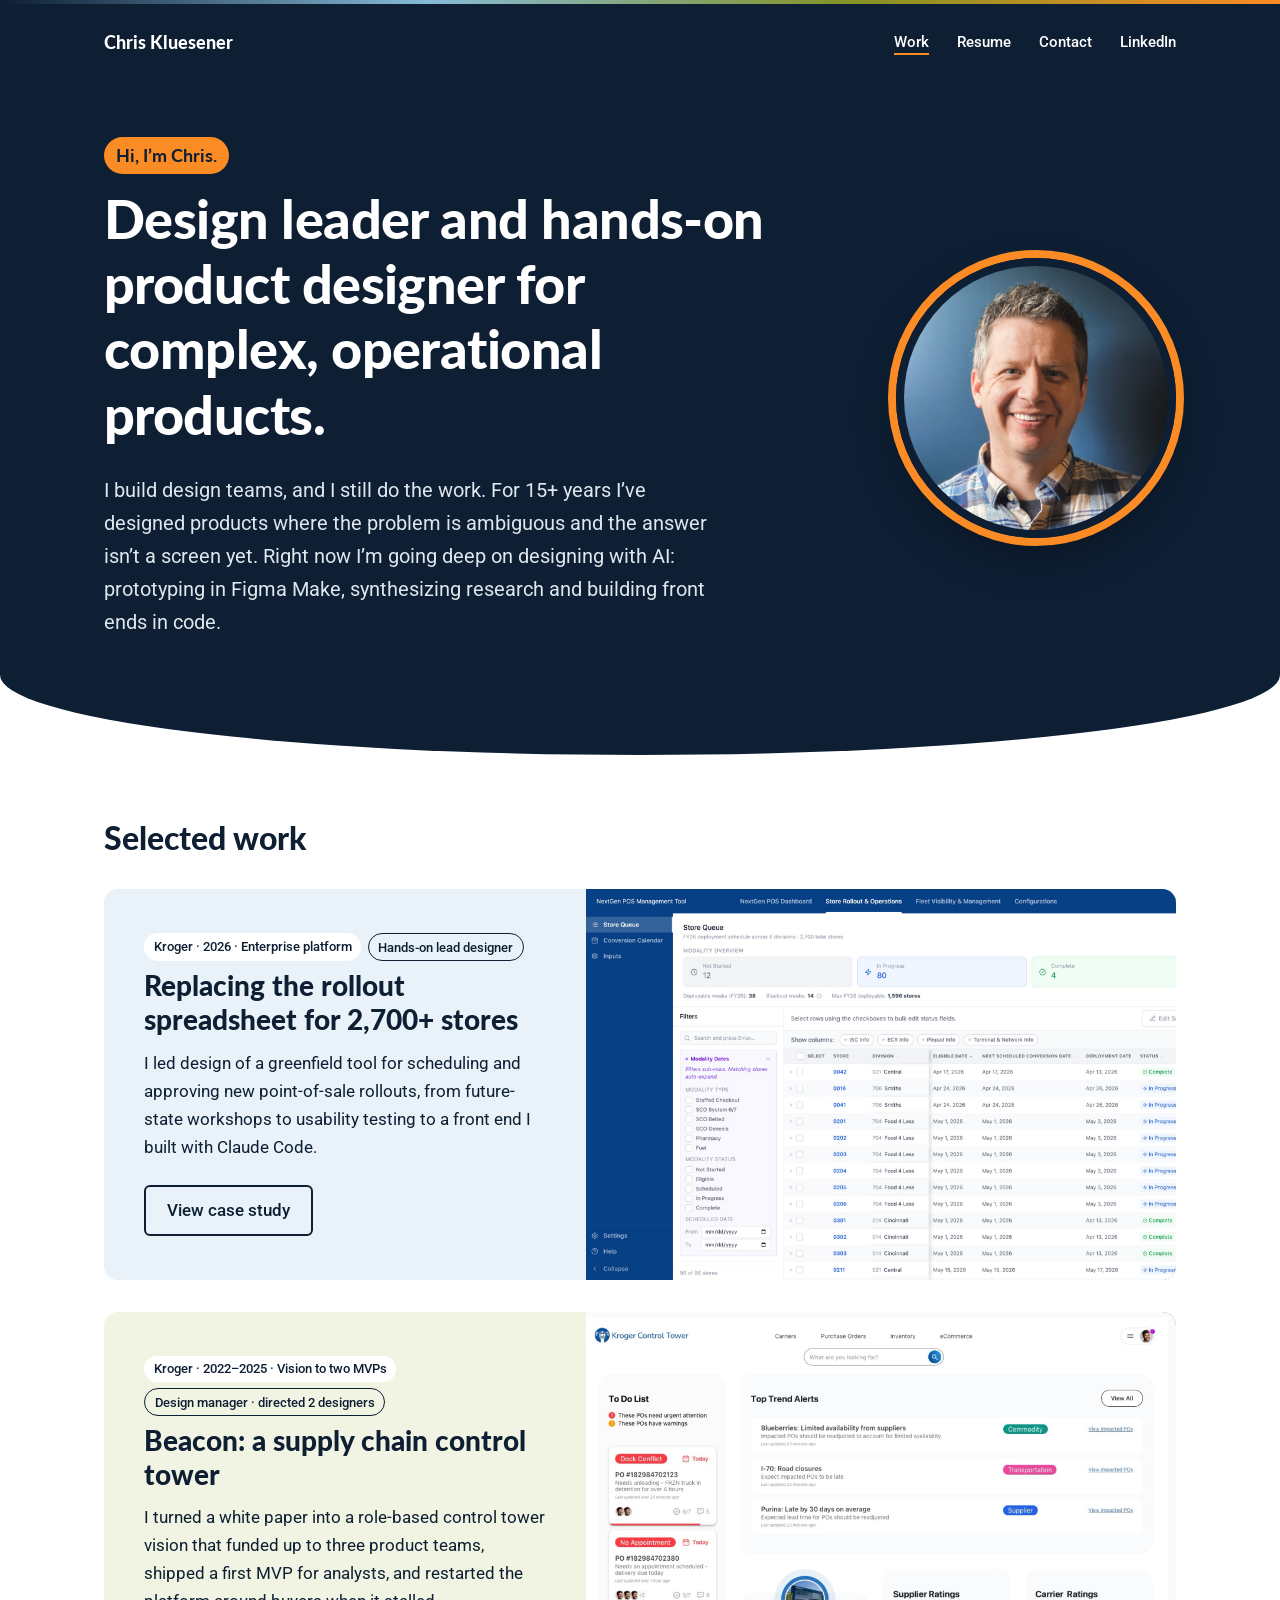
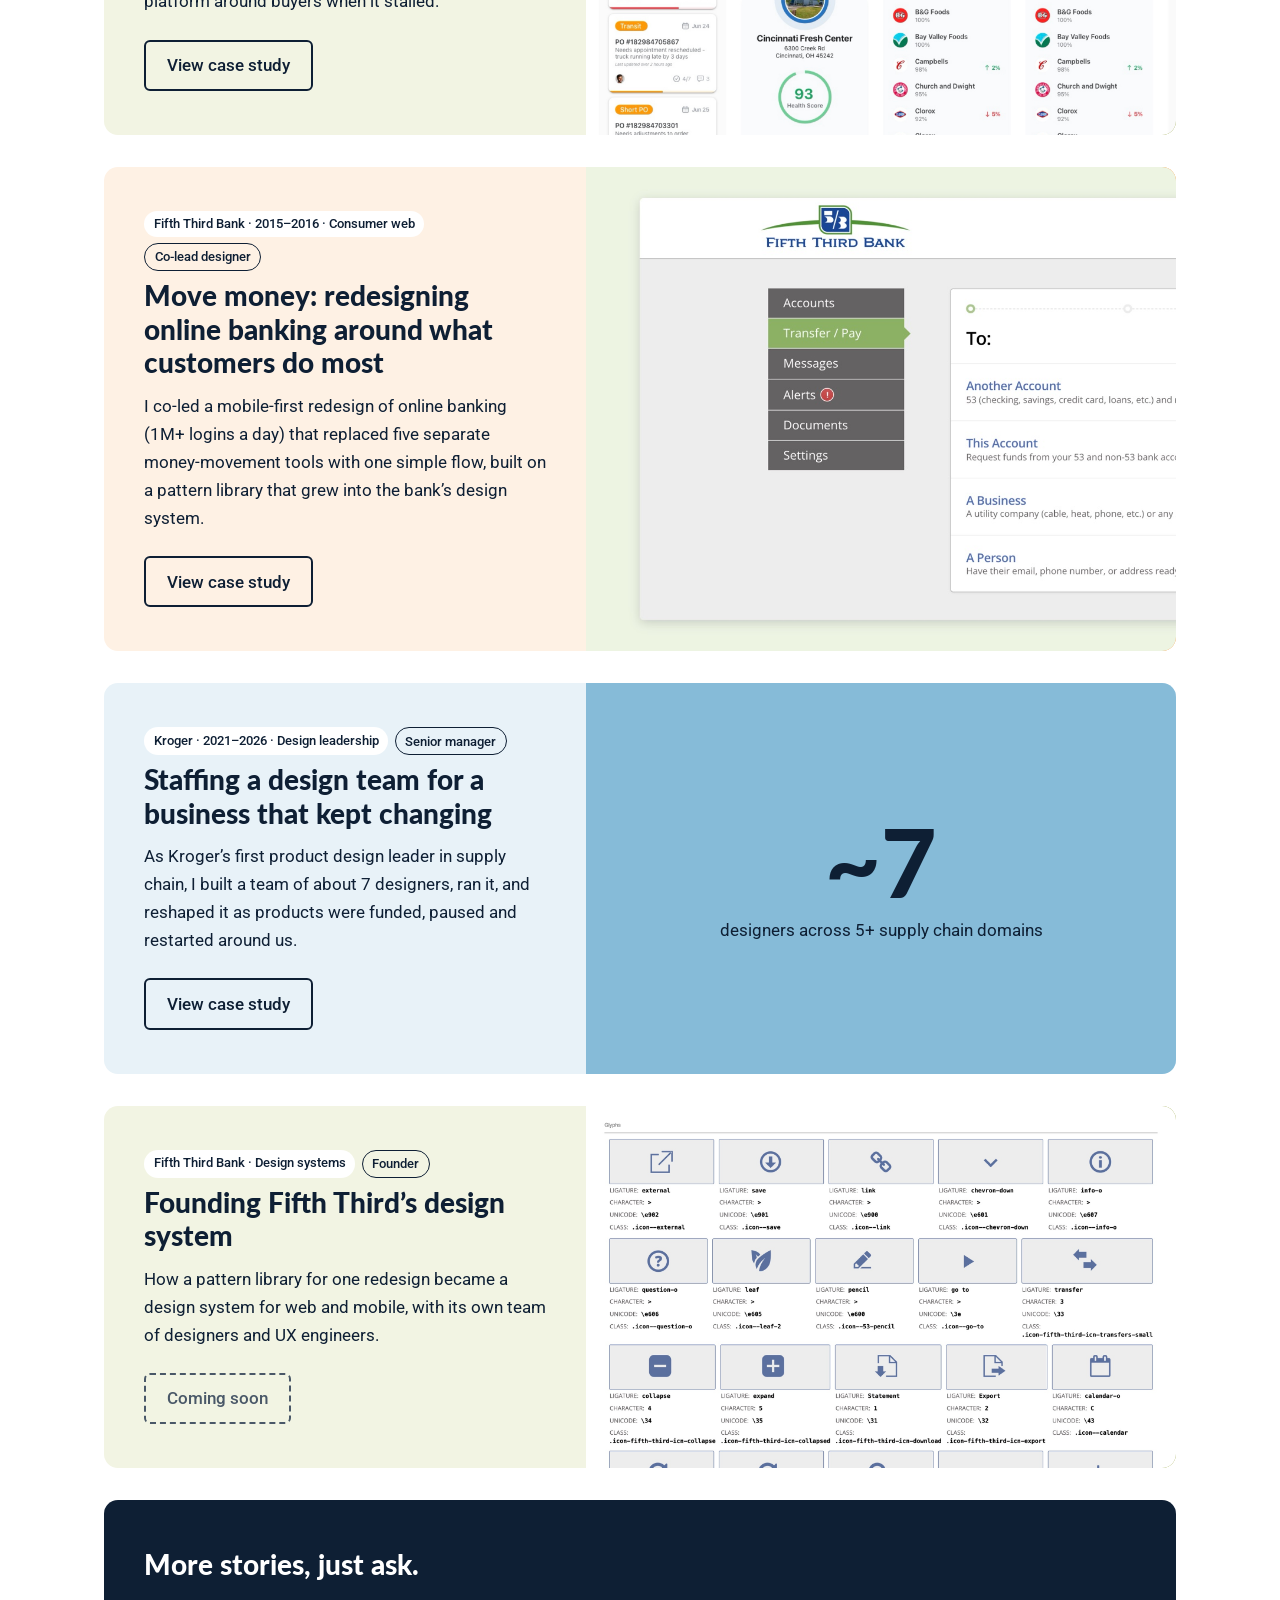
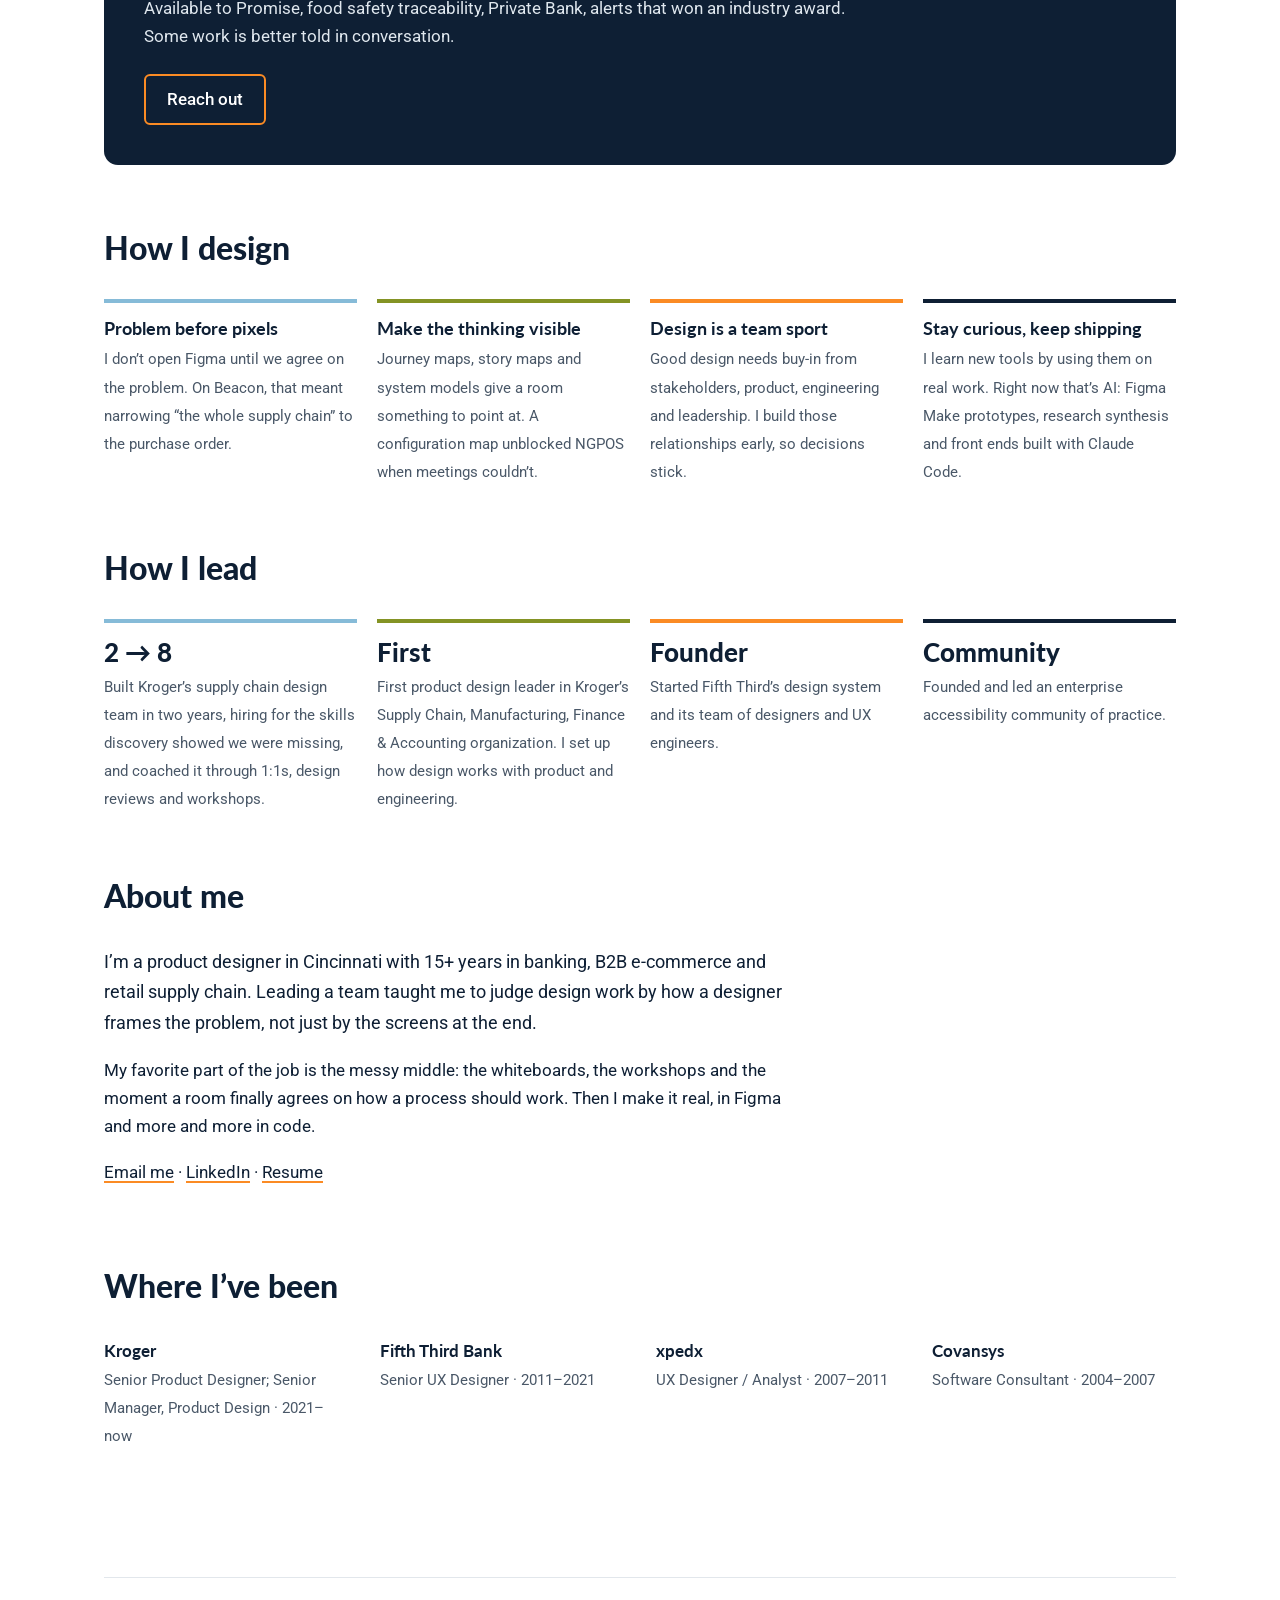
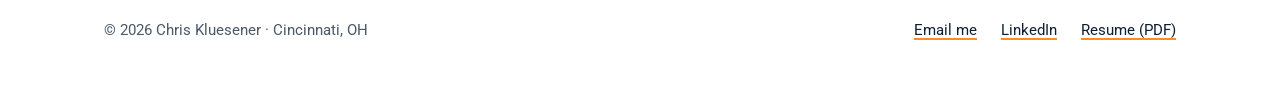
==== commit 01422af4: "Add leadership case study: staffing a design team Co-Authored-By: Claude Opus 5.5 <noreply@anthropic" ====
--- a/index.html
+++ b/index.html
@@ -70,17 +70,16 @@
                 <div class="card-media"><img src="images/fifththird/hero.jpg" alt="Fifth Third Move Money flow on desktop and phone, asking where the money is going"></div>
             </a>
           </li>
-          <li class="card tone-sky soon">
-            <div class="card-link">
+          <li class="card tone-sky">
+            <a class="card-link" href="work/design-team.html">
                 <div class="card-text">
                   <p class="card-tags"><span class="tag">Kroger · 2021–2026 · Design leadership</span> <span class="tag role">Senior manager</span></p>
-                  <h3>Building a design practice from zero</h3>
-                  <p>Hired as the first product design leader in Kroger’s supply chain organization, I grew a team from 2 to 8 designers and set up how design works with product and engineering.</p>
-                  <span class="btn btn-soon">Coming soon</span>
+                  <h3>Staffing a design team for a business that kept changing</h3>
+                  <p>As Kroger’s first product design leader in supply chain, I built a team of about 7 designers, ran it, and reshaped it as products were funded, paused and restarted around us.</p>
+                  <span class="btn">View case study</span>
                 </div>
-                
-                <div class="card-media card-figure" aria-hidden="true"><span>2 → 8</span><small>designers in two years</small></div>
-            </div>
+                <div class="card-media card-figure" aria-hidden="true"><span>~7</span><small>designers across 5+ supply chain domains</small></div>
+            </a>
           </li>
           <li class="card tone-olive soon">
             <div class="card-link">
--- a/styles.css
+++ b/styles.css
@@ -310,3 +310,30 @@
 .home .site-name, .home .site-nav a { color: #fff; }
 .home .site-header a:focus-visible { outline-color: var(--orange); }
 .home .hero-photo { border-color: var(--prussian); box-shadow: 0 0 0 8px var(--orange), 0 18px 40px rgba(0,0,0,.35); }
+
+/* Leadership case study diagrams */
+.seat-grid { display: grid; grid-template-columns: repeat(4, 1fr); gap: 0.9rem; }
+.seat { background: #fff; border: 1px solid var(--line); border-top: 4px solid var(--sky); border-radius: 8px; padding: 0.9rem; font-size: 0.88rem; line-height: 1.4; }
+.seat p { margin: 0 0 0.35rem; }
+.seat-domain { font-family: var(--font-heading); font-weight: 700; font-size: 0.75rem; text-transform: uppercase; letter-spacing: 0.08em; color: var(--slate); }
+.seat-role { font-family: var(--font-heading); font-weight: 700; font-size: 0.98rem; color: var(--prussian); }
+.seat-skills { color: var(--prussian); }
+.seat-work { color: var(--slate); margin-bottom: 0 !important; }
+.seat-work::before { content: "Working on: "; font-weight: 500; }
+.seat-open { border-style: dashed; border-top-style: solid; border-top-color: var(--orange); background: var(--orange-soft); }
+.maturity { list-style: none; margin: 0; padding: 0; display: grid; gap: 0.8rem; }
+.maturity li { display: grid; grid-template-columns: 13rem 1fr 11rem; gap: 1rem; align-items: center; font-size: 0.95rem; }
+.m-name { font-family: var(--font-heading); font-weight: 700; }
+.m-bar { height: 12px; background: var(--sky-soft); border-radius: 999px; overflow: hidden; }
+.m-bar span { display: block; height: 100%; background: var(--olive); border-radius: 999px; }
+.m-label { color: var(--slate); font-size: 0.9rem; }
+.goal { display: inline-block; font-size: 0.82rem; font-weight: 500; padding: 0.1rem 0.6rem; border-radius: 999px; border: 1px solid; }
+.goal.full { border-color: var(--prussian); }
+.goal.fresh { border-color: var(--olive); background: var(--olive-soft); }
+.reshape .seat-domain { margin-bottom: 0.6rem; }
+.quotes { list-style: none; padding: 0 !important; }
+.quotes li { border-left: 3px solid var(--sky); padding: 0.2rem 0 0.2rem 1rem; margin-bottom: 1rem; font-style: italic; }
+.quotes li span { display: block; font-style: normal; color: var(--slate); font-size: 0.9rem; margin-top: 0.25rem; }
+@media (max-width: 860px) { .seat-grid { grid-template-columns: 1fr 1fr; } .maturity li { grid-template-columns: 1fr; gap: 0.3rem; } }
+@media (max-width: 520px) { .seat-grid { grid-template-columns: 1fr; } }
+.reshape .pipeline li:last-child { font-weight: 400; }
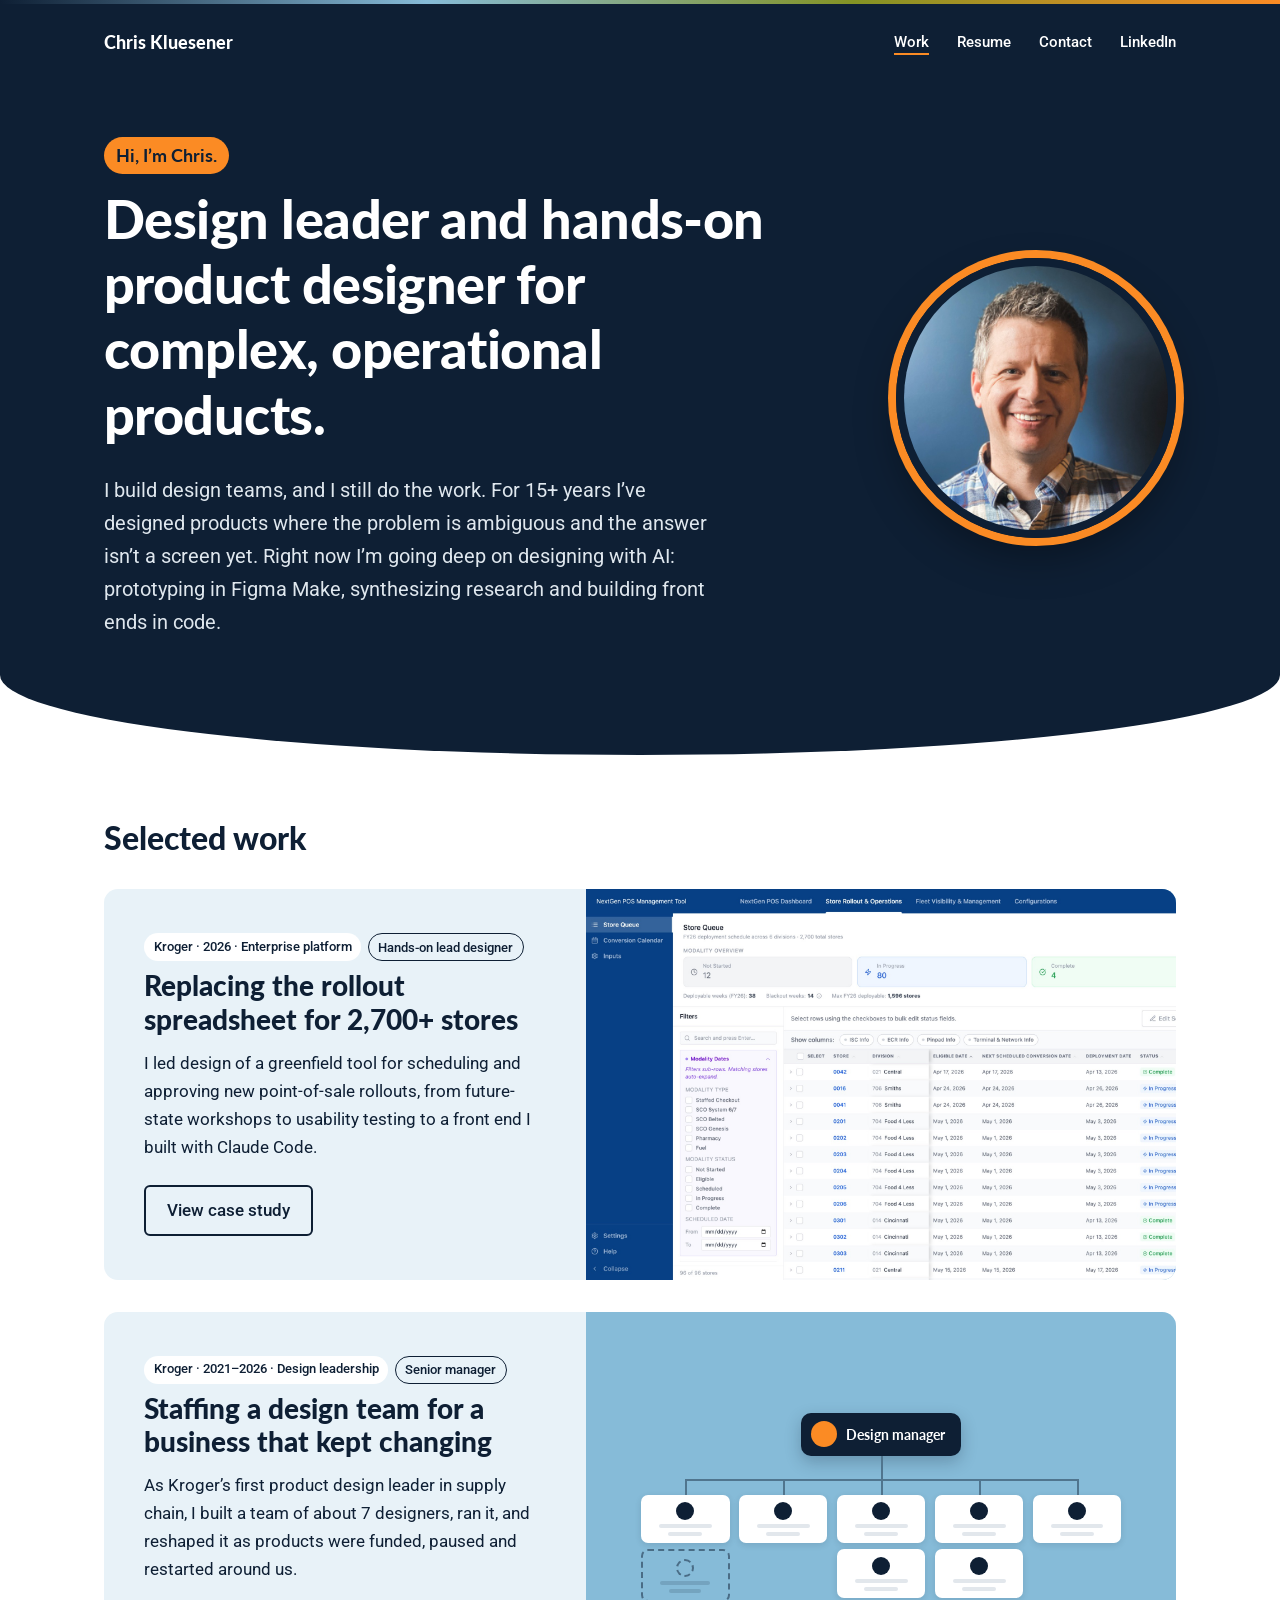
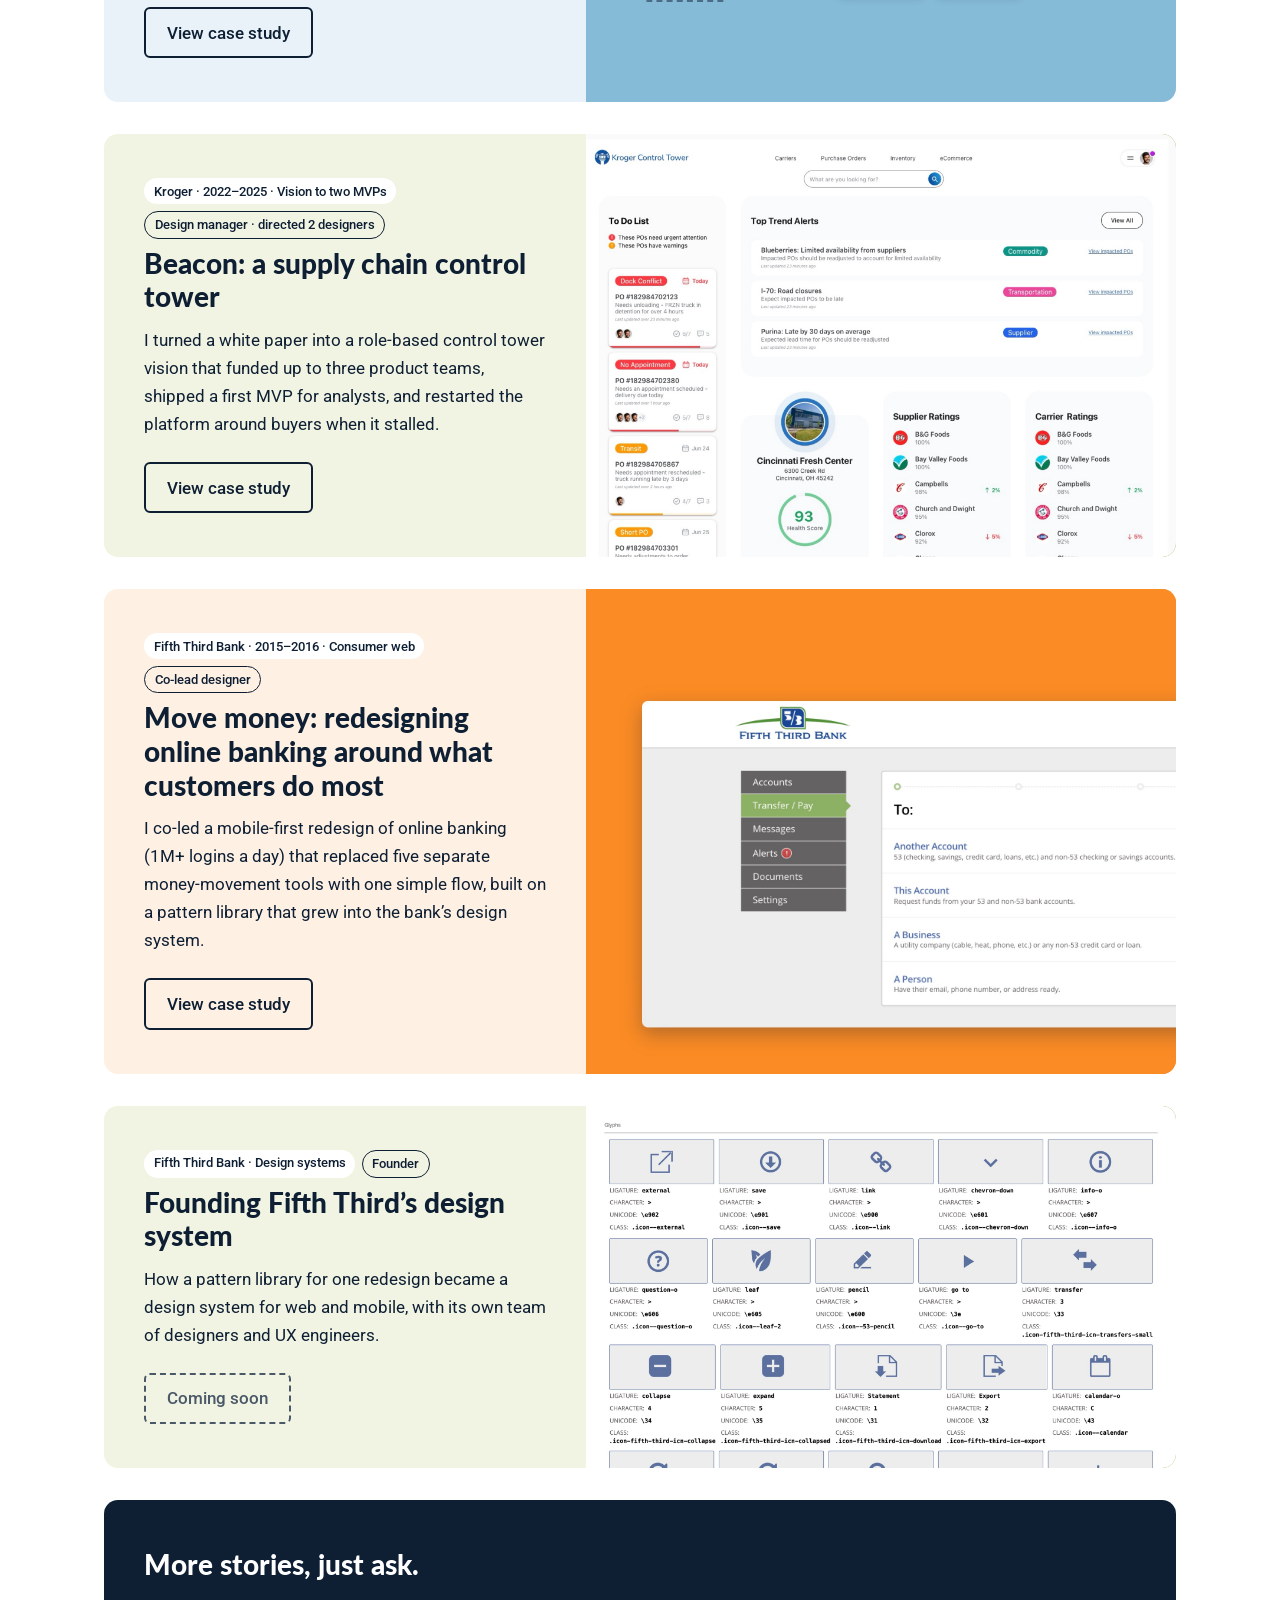
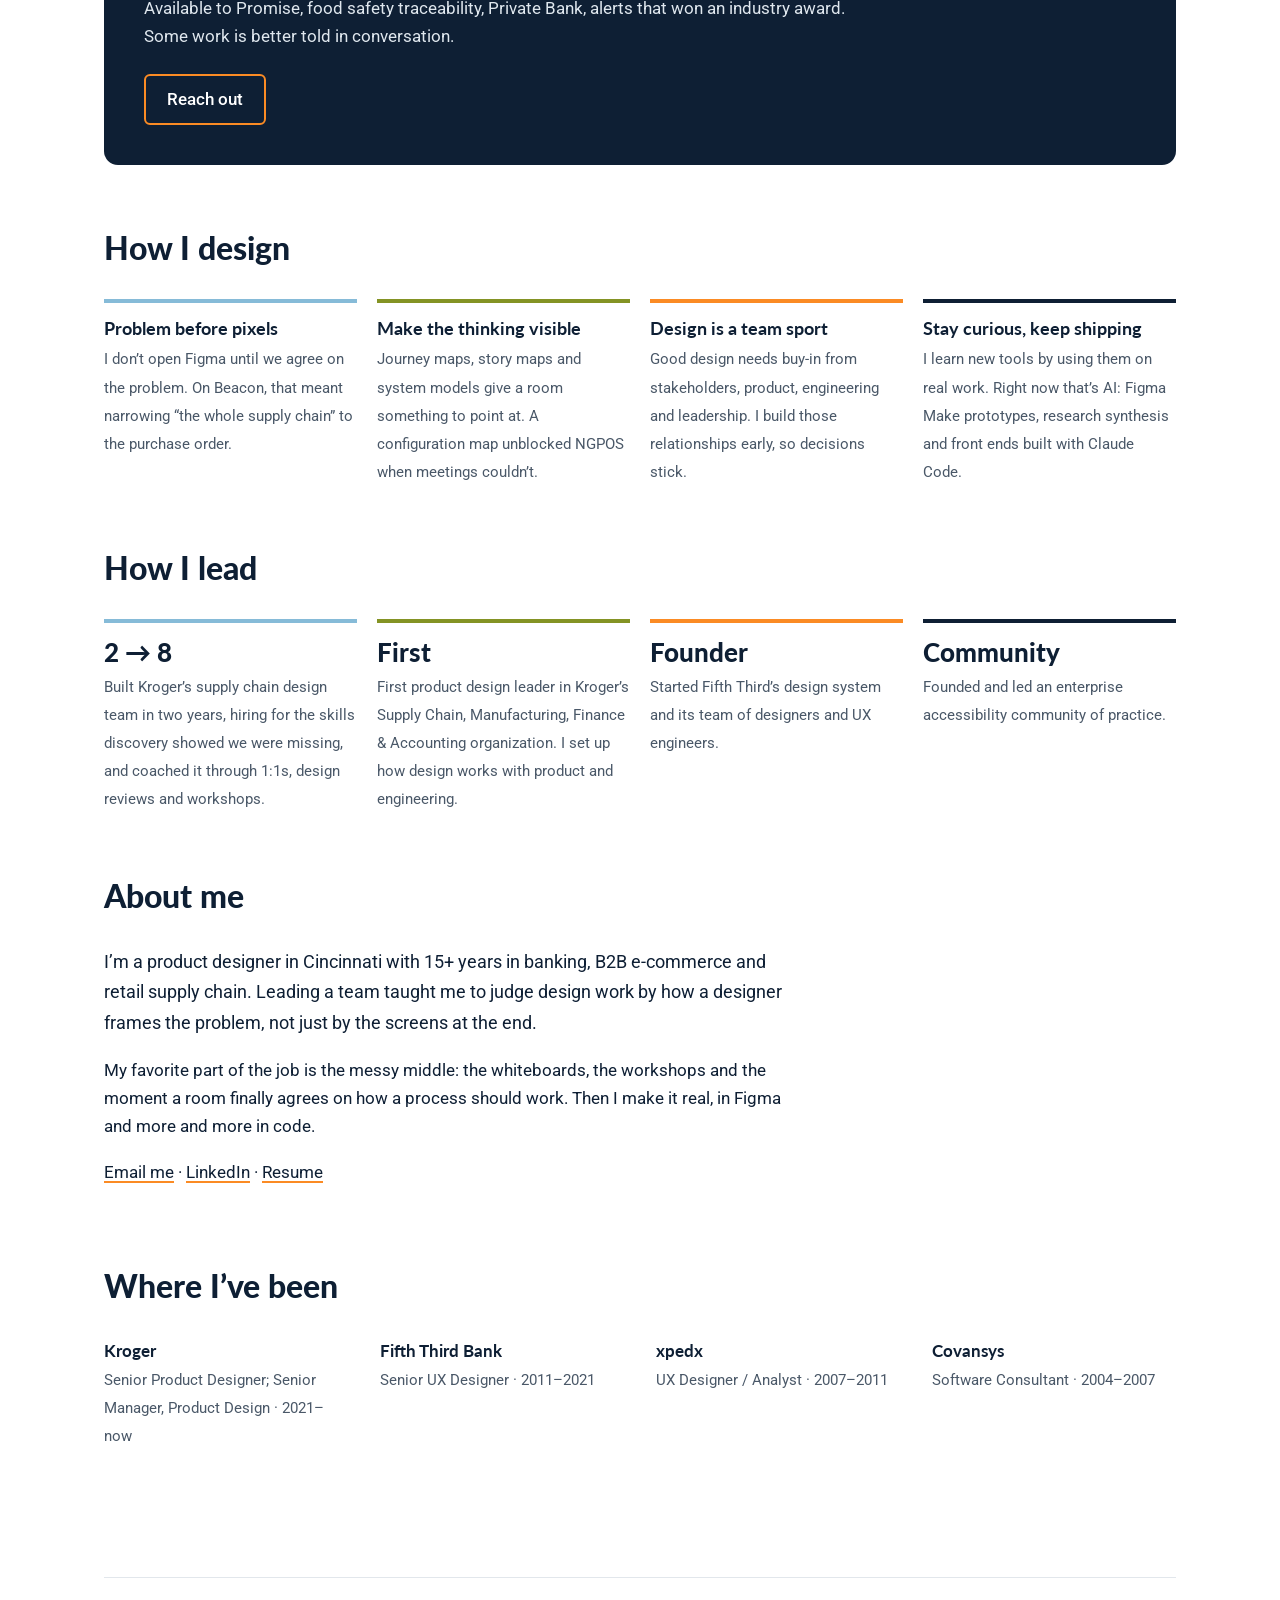
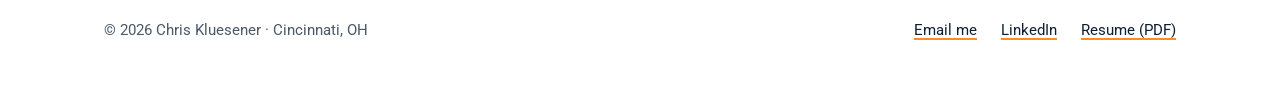
==== commit 27a66b68: "Reorder case studies, add org chart and orange Fifth Third card Co-Authored-By: Claude Opus 5.5 <nor" ====
--- a/index.html
+++ b/index.html
@@ -48,6 +48,17 @@
                 <div class="card-media"><img src="images/ngpos/store-queue.jpg" alt="Store Queue screen showing rollout status for stores across divisions"></div>
             </a>
           </li>
+          <li class="card tone-sky">
+            <a class="card-link" href="work/design-team.html">
+                <div class="card-text">
+                  <p class="card-tags"><span class="tag">Kroger · 2021–2026 · Design leadership</span> <span class="tag role">Senior manager</span></p>
+                  <h3>Staffing a design team for a business that kept changing</h3>
+                  <p>As Kroger’s first product design leader in supply chain, I built a team of about 7 designers, ran it, and reshaped it as products were funded, paused and restarted around us.</p>
+                  <span class="btn">View case study</span>
+                </div>
+                <div class="card-media orgchart" role="img" aria-label="Org chart: a design manager leading about seven product designers, plus one open role, grouped across five supply chain domains."><div class="oc-lead"><div class="oc-person oc-me"><i></i><span>Design manager</span></div></div><div class="oc-team"><div class="oc-group"><div class="oc-people"><div class="oc-person"><i></i><b></b><b></b></div><div class="oc-person oc-open"><i></i><b></b><b></b></div></div></div><div class="oc-group"><div class="oc-people"><div class="oc-person"><i></i><b></b><b></b></div></div></div><div class="oc-group"><div class="oc-people"><div class="oc-person"><i></i><b></b><b></b></div><div class="oc-person"><i></i><b></b><b></b></div></div></div><div class="oc-group"><div class="oc-people"><div class="oc-person"><i></i><b></b><b></b></div><div class="oc-person"><i></i><b></b><b></b></div></div></div><div class="oc-group"><div class="oc-people"><div class="oc-person"><i></i><b></b><b></b></div></div></div></div></div>
+            </a>
+          </li>
           <li class="card tone-olive">
             <a class="card-link" href="work/beacon.html">
                 <div class="card-text">
@@ -67,18 +78,7 @@
                   <p>I co-led a mobile-first redesign of online banking (1M+ logins a day) that replaced five separate money-movement tools with one simple flow, built on a pattern library that grew into the bank’s design system.</p>
                   <span class="btn">View case study</span>
                 </div>
-                <div class="card-media"><img src="images/fifththird/hero.jpg" alt="Fifth Third Move Money flow on desktop and phone, asking where the money is going"></div>
-            </a>
-          </li>
-          <li class="card tone-sky">
-            <a class="card-link" href="work/design-team.html">
-                <div class="card-text">
-                  <p class="card-tags"><span class="tag">Kroger · 2021–2026 · Design leadership</span> <span class="tag role">Senior manager</span></p>
-                  <h3>Staffing a design team for a business that kept changing</h3>
-                  <p>As Kroger’s first product design leader in supply chain, I built a team of about 7 designers, ran it, and reshaped it as products were funded, paused and restarted around us.</p>
-                  <span class="btn">View case study</span>
-                </div>
-                <div class="card-media card-figure" aria-hidden="true"><span>~7</span><small>designers across 5+ supply chain domains</small></div>
+                <div class="card-media"><img style="object-position: left center" src="images/fifththird/card.jpg" alt="Fifth Third Move Money flow on desktop and phone, asking where the money is going"></div>
             </a>
           </li>
           <li class="card tone-olive soon">
--- a/styles.css
+++ b/styles.css
@@ -337,3 +337,33 @@
 @media (max-width: 860px) { .seat-grid { grid-template-columns: 1fr 1fr; } .maturity li { grid-template-columns: 1fr; gap: 0.3rem; } }
 @media (max-width: 520px) { .seat-grid { grid-template-columns: 1fr; } }
 .reshape .pipeline li:last-child { font-weight: 400; }
+
+/* Org chart card (home page) */
+.orgchart { display: flex; flex-direction: column; justify-content: center; align-items: center; padding: 2rem 1.5rem; color: var(--prussian); }
+.oc-lead { position: relative; padding-bottom: 1.4rem; }
+.oc-lead::after { content: ""; position: absolute; left: 50%; bottom: 0; height: 1.4rem; border-left: 2px solid rgba(14,31,52,.45); }
+.oc-me { display: flex; align-items: center; gap: .6rem; background: var(--prussian); color: #fff; padding: .55rem 1rem .55rem .6rem; border-radius: 10px; box-shadow: 0 6px 16px rgba(14,31,52,.18); }
+.oc-me i { width: 26px; height: 26px; border-radius: 50%; background: var(--orange); flex: none; }
+.oc-me span { font-family: var(--font-heading); font-weight: 700; font-size: .9rem; white-space: nowrap; }
+.oc-team { position: relative; display: grid; grid-template-columns: repeat(5, 1fr); gap: .6rem; width: 100%; max-width: 30rem; padding-top: 1rem; }
+.oc-team::before { content: ""; position: absolute; top: 0; left: 10%; right: 10%; border-top: 2px solid rgba(14,31,52,.45); }
+.oc-group { position: relative; display: flex; flex-direction: column; align-items: center; }
+.oc-group::before { content: ""; position: absolute; top: -1rem; left: 50%; height: 1rem; border-left: 2px solid rgba(14,31,52,.45); }
+.oc-people { display: flex; flex-direction: column; gap: .4rem; width: 100%; }
+.oc-group p { margin: .5rem 0 0; font-size: .68rem; line-height: 1.25; text-align: center; font-weight: 500; }
+.oc-person { background: #fff; border-radius: 7px; padding: .45rem .4rem; display: flex; flex-direction: column; align-items: center; gap: .25rem; box-shadow: 0 2px 6px rgba(14,31,52,.12); }
+.oc-person i { width: 18px; height: 18px; border-radius: 50%; background: var(--prussian); }
+.oc-person b { display: block; height: 4px; width: 70%; border-radius: 4px; background: var(--line); }
+.oc-person b + b { width: 45%; }
+.oc-open { background: transparent; border: 2px dashed rgba(14,31,52,.5); box-shadow: none; }
+.oc-open i { background: transparent; border: 2px dashed rgba(14,31,52,.5); }
+.oc-open b { background: rgba(14,31,52,.15); }
+.oc-legend { margin: 1.25rem 0 0; font-size: .75rem; display: flex; align-items: center; gap: .4rem; }
+.oc-key { display: inline-block; width: 12px; height: 12px; border-radius: 3px; background: #fff; box-shadow: 0 1px 3px rgba(14,31,52,.2); }
+.oc-key-open { margin-left: .8rem; background: transparent; border: 2px dashed rgba(14,31,52,.5); box-shadow: none; }
+@media (max-width: 860px) { .orgchart { aspect-ratio: auto; padding: 1.5rem 1rem; } .oc-group p { font-size: .6rem; } }
+.oc-person.oc-me { flex-direction: row; background: var(--prussian); color: #fff; padding: .55rem 1rem .55rem .6rem; border-radius: 10px; gap: .6rem; box-shadow: 0 6px 16px rgba(14,31,52,.25); }
+.oc-person.oc-me i { width: 26px; height: 26px; background: var(--orange); }
+.oc-team::before { left: calc((100% - 2.4rem) / 10 - 1px); right: calc((100% - 2.4rem) / 10 - 1px); }
+.oc-team::before { left: calc((100% - 2.4rem) / 10); right: calc((100% - 2.4rem) / 10 - 2px); border-top-color: #50758e; }
+.oc-lead::after, .oc-group::before { border-left-color: #50758e; }
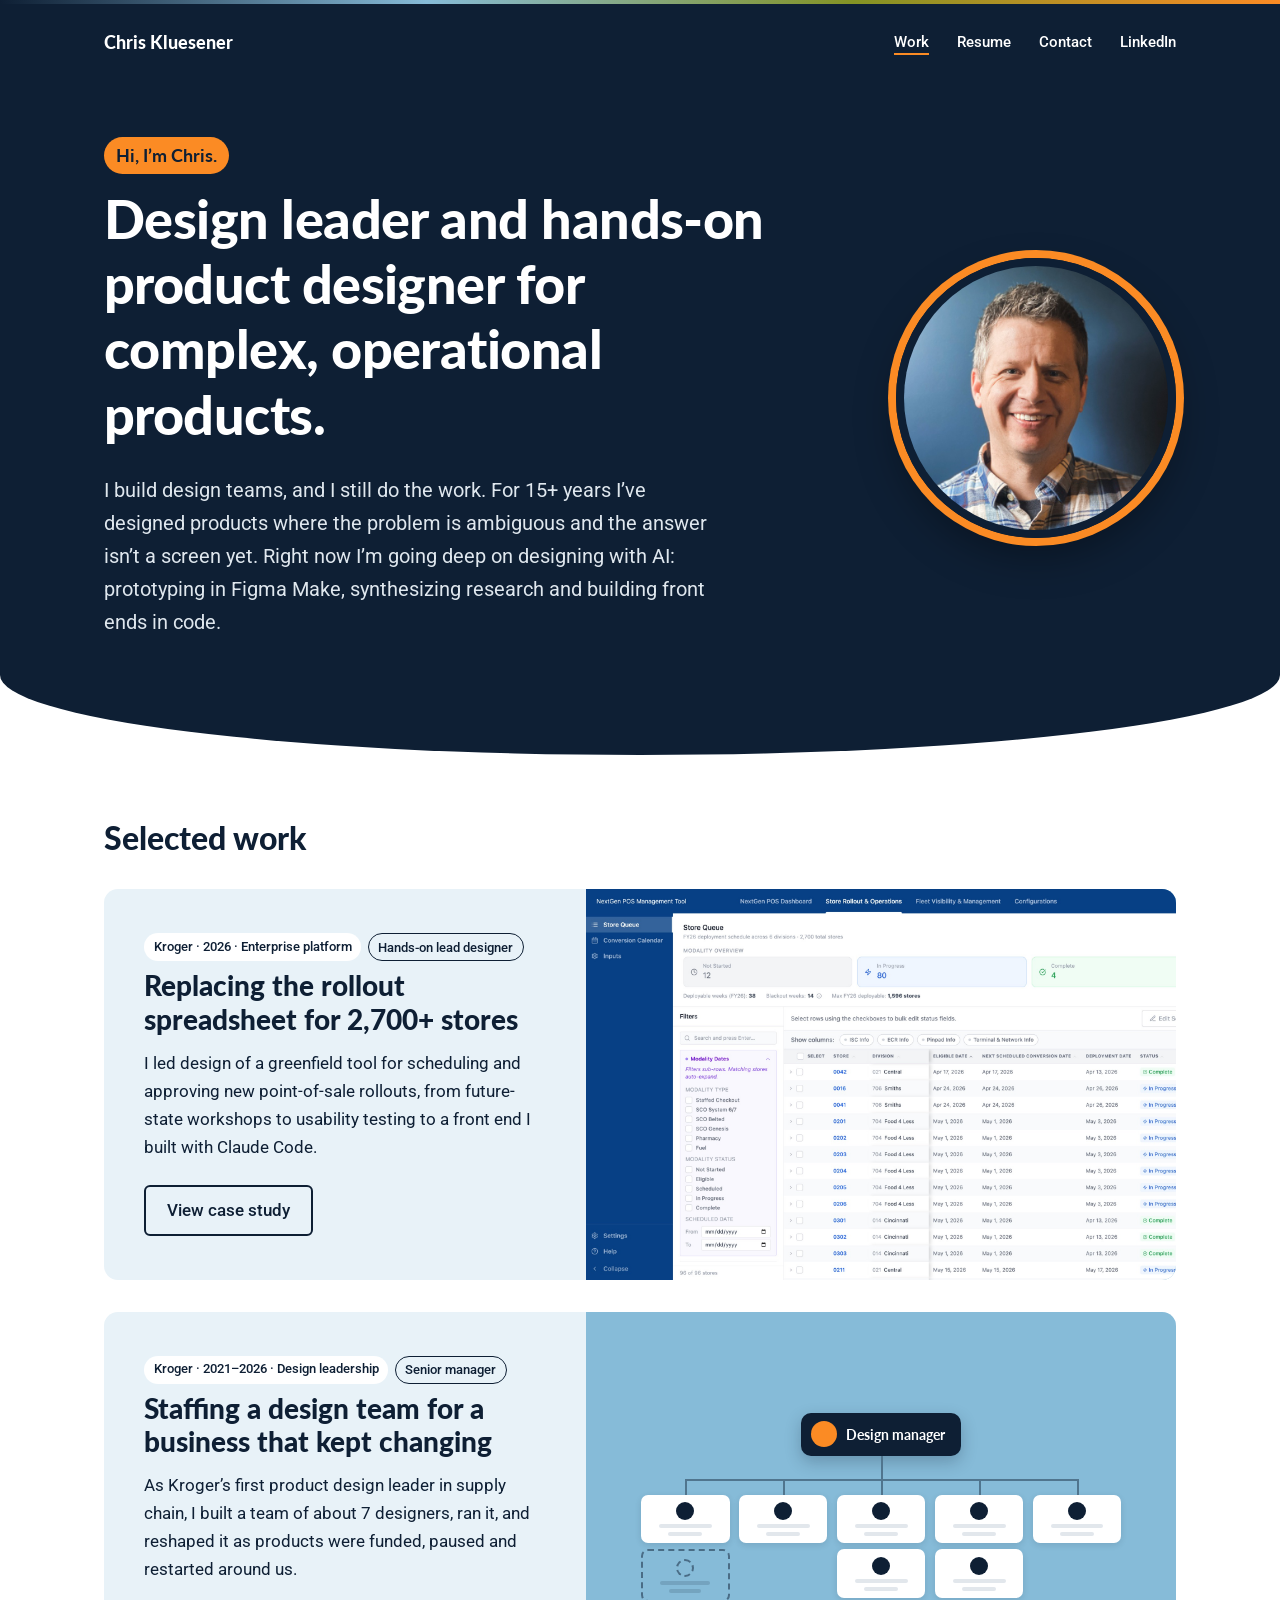
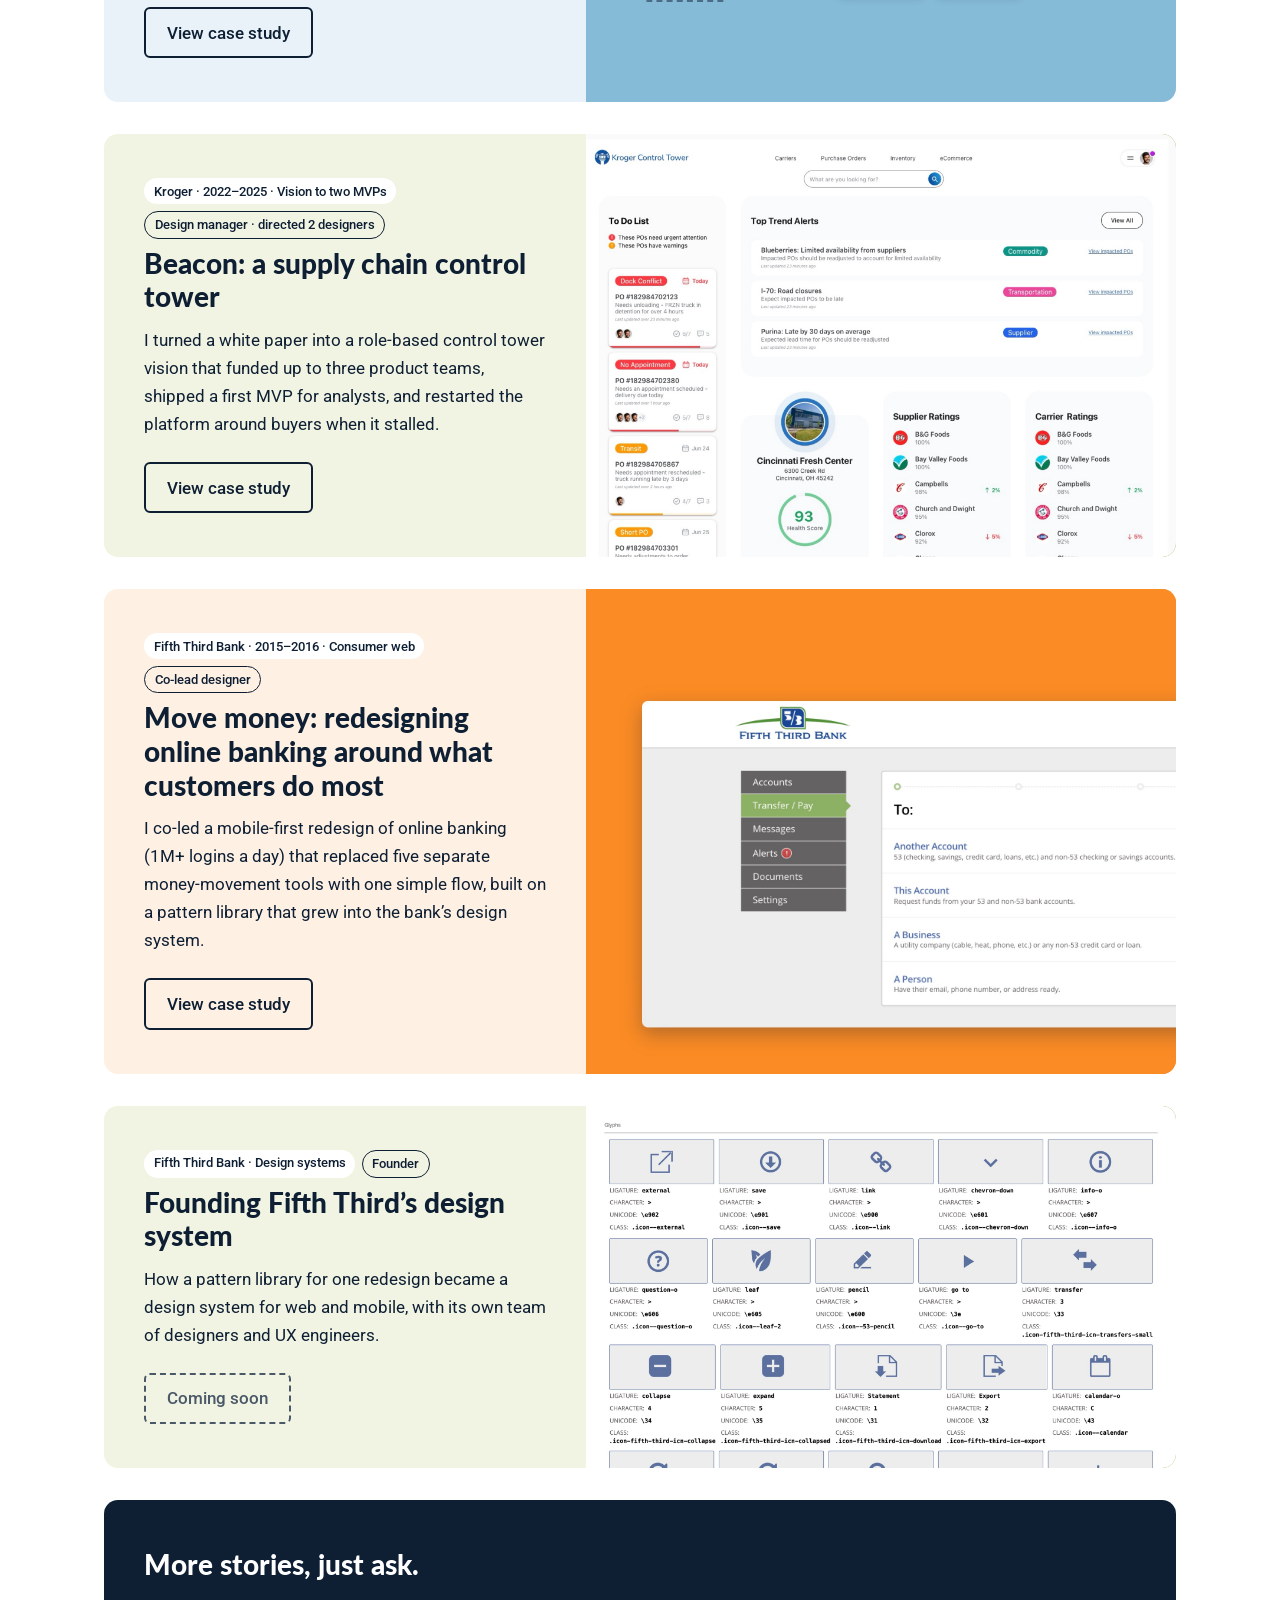
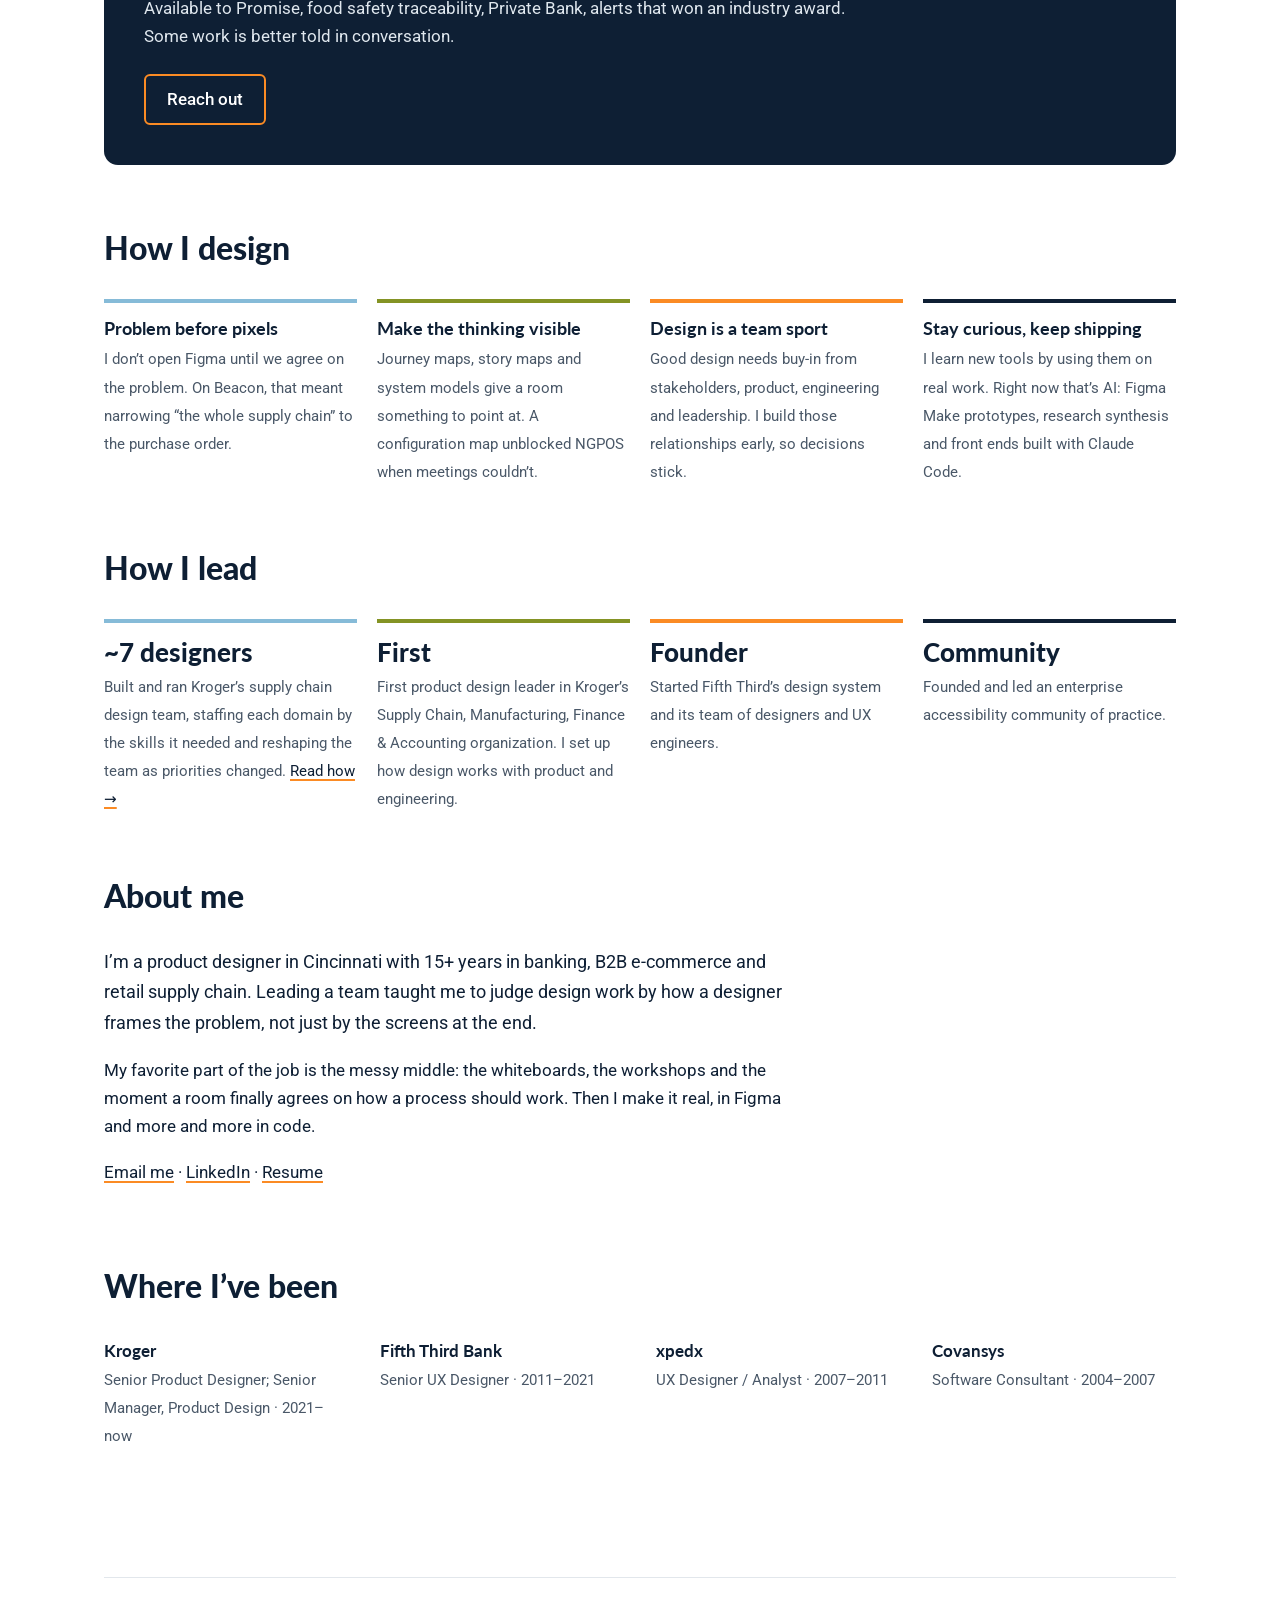
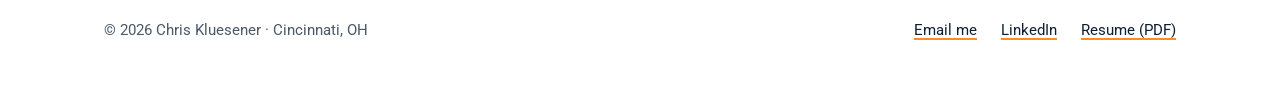
==== commit 89563f19: "Update team size wording on home page and resume Co-Authored-By: Claude Opus 5.5 <noreply@anthropic." ====
--- a/index.html
+++ b/index.html
@@ -117,7 +117,7 @@
       <section class="lead" aria-labelledby="lead-label">
         <h2 class="section-title" id="lead-label">How I lead</h2>
         <ul class="lead-list">
-          <li><b>2 → 8</b><span>Built Kroger’s supply chain design team in two years, hiring for the skills discovery showed we were missing, and coached it through 1:1s, design reviews and workshops.</span></li>
+          <li><b>~7 designers</b><span>Built and ran Kroger’s supply chain design team, staffing each domain by the skills it needed and reshaping the team as priorities changed. <a href="work/design-team.html">Read how →</a></span></li>
           <li><b>First</b><span>First product design leader in Kroger’s Supply Chain, Manufacturing, Finance &amp; Accounting organization. I set up how design works with product and engineering.</span></li>
           <li><b>Founder</b><span>Started Fifth Third’s design system and its team of designers and UX engineers.</span></li>
           <li><b>Community</b><span>Founded and led an enterprise accessibility community of practice.</span></li>
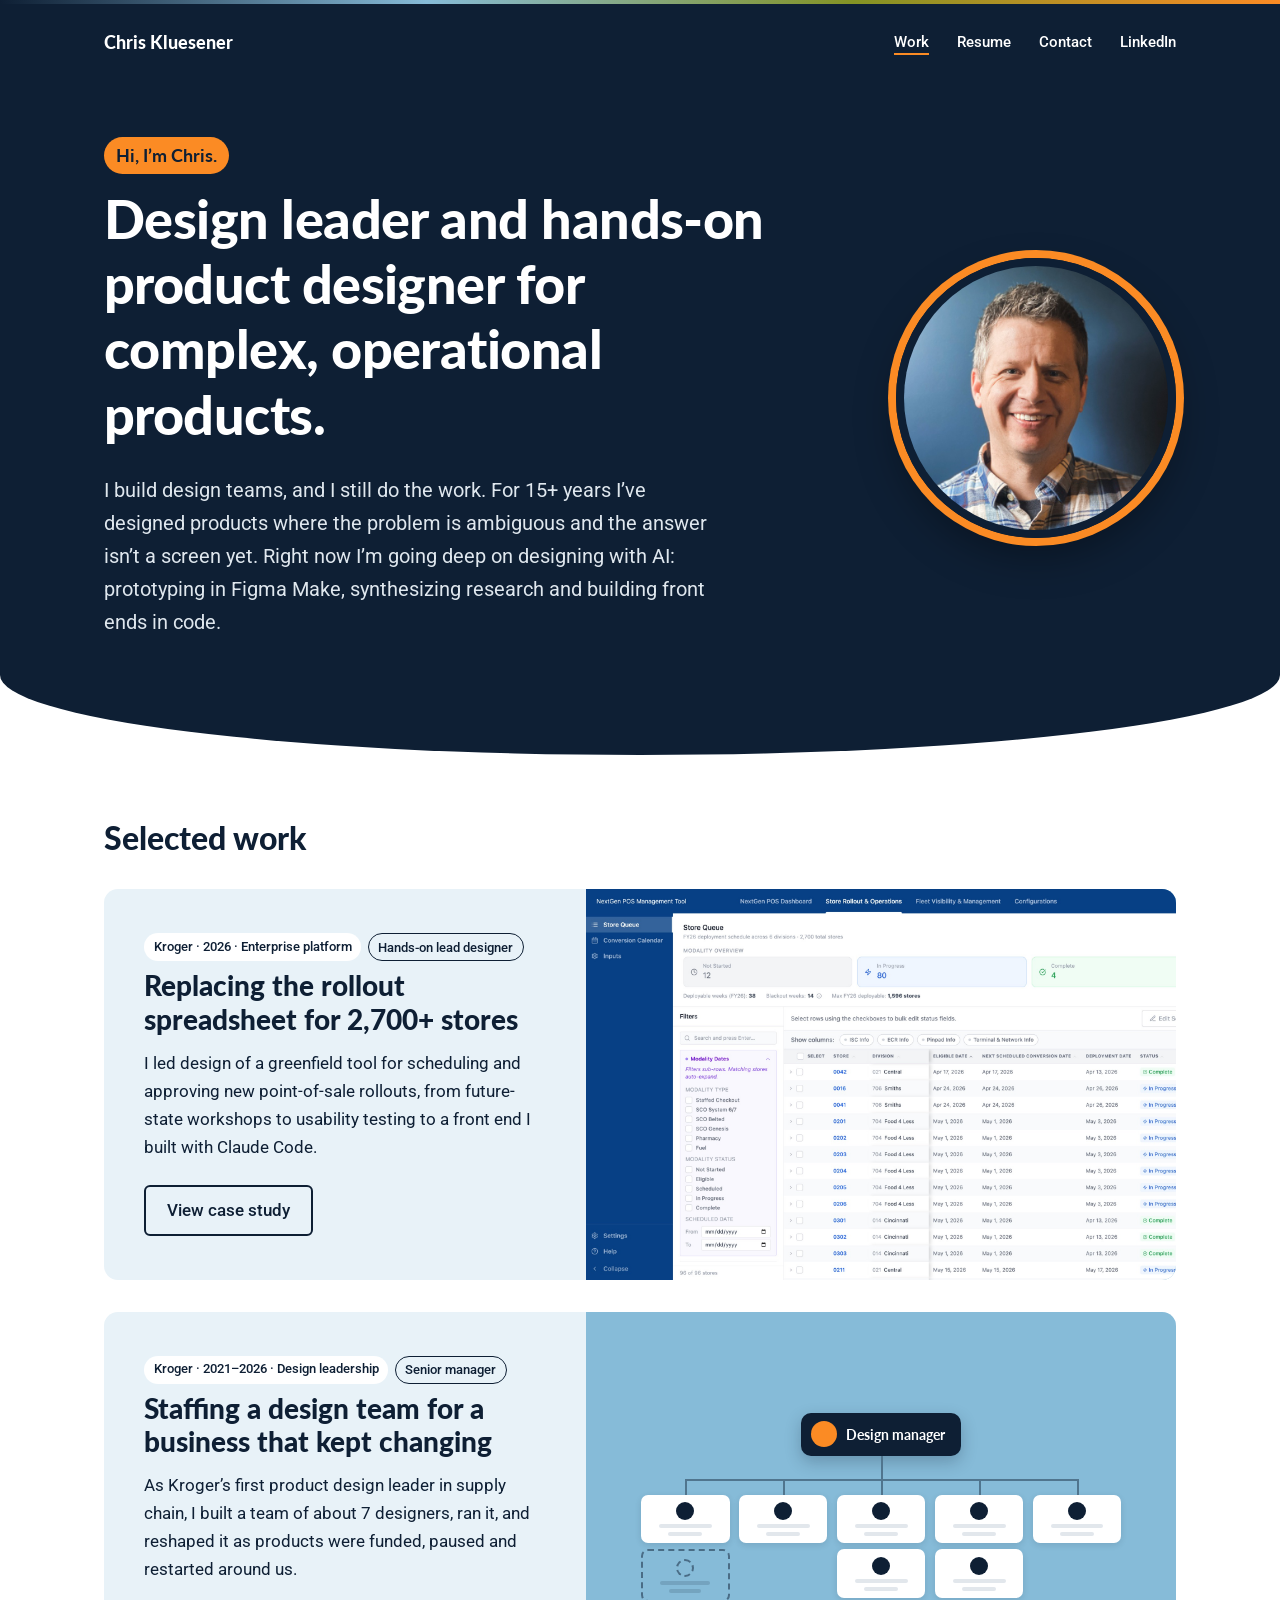
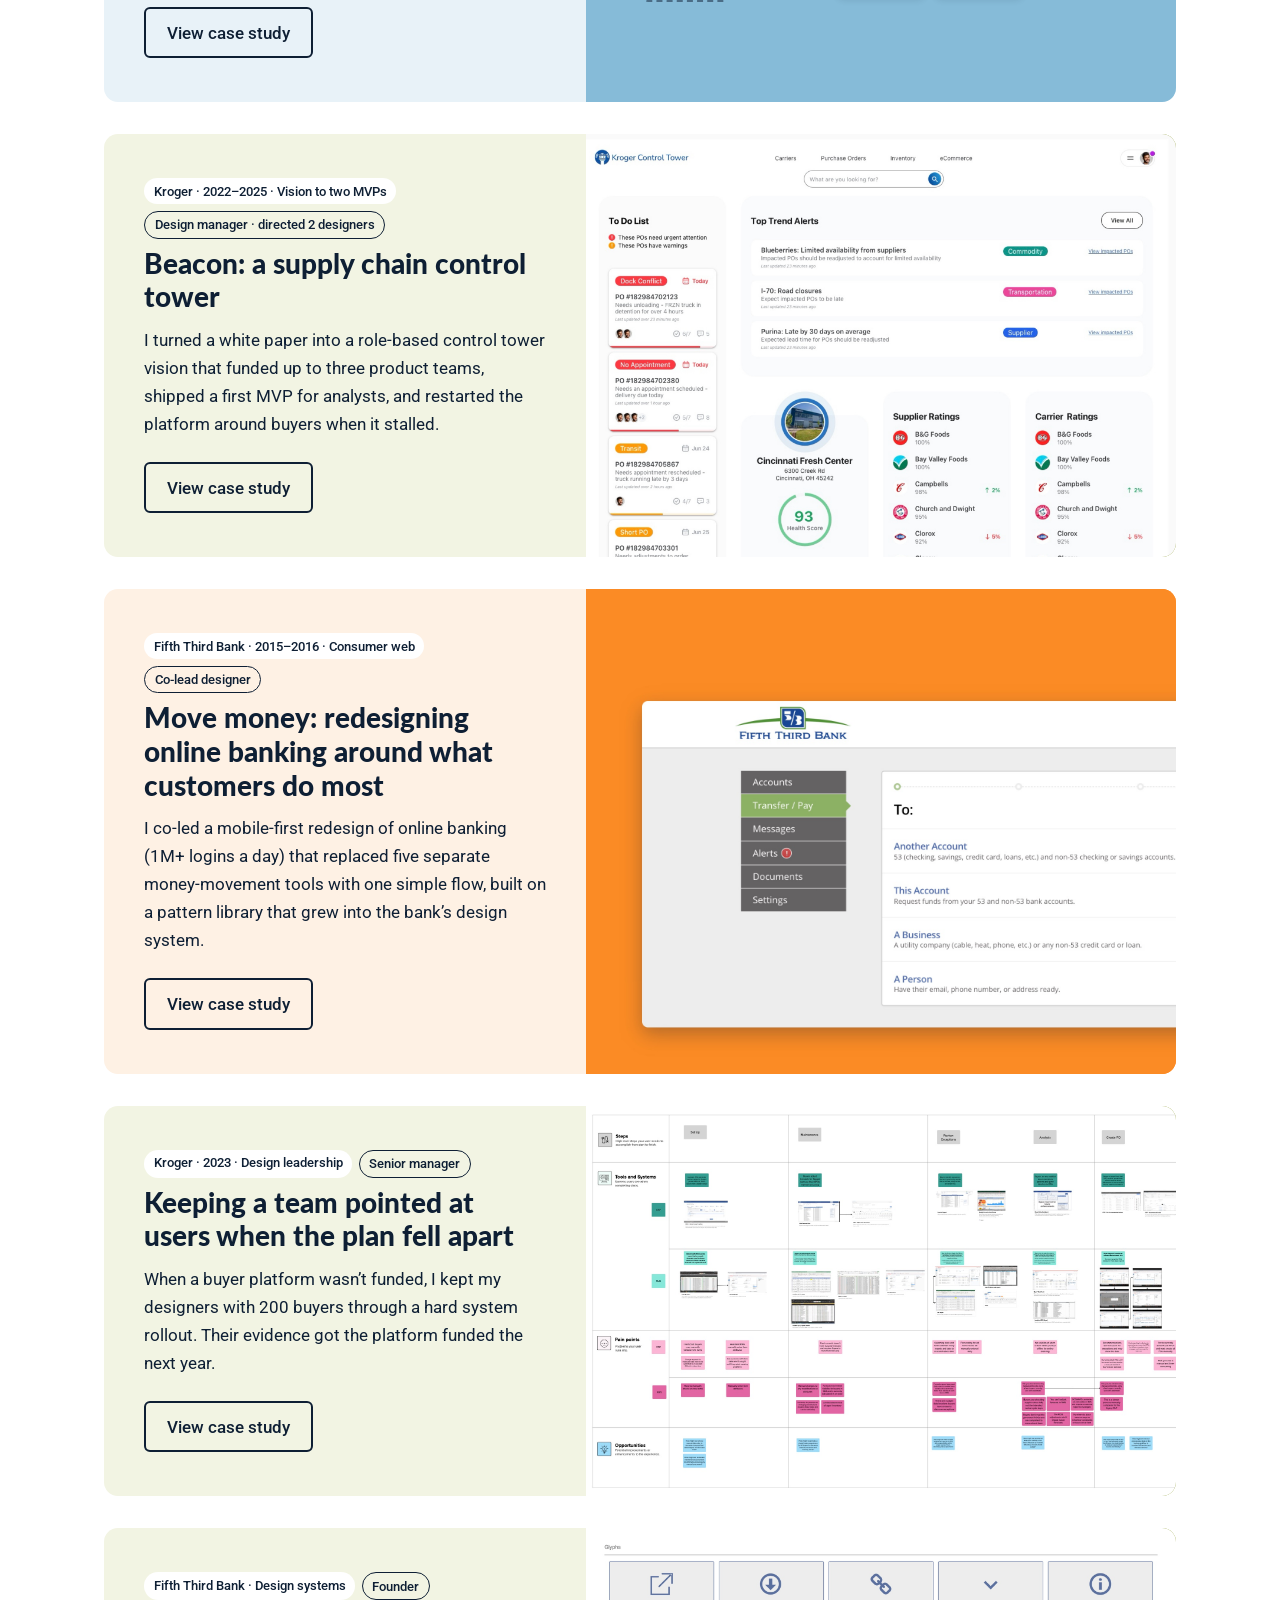
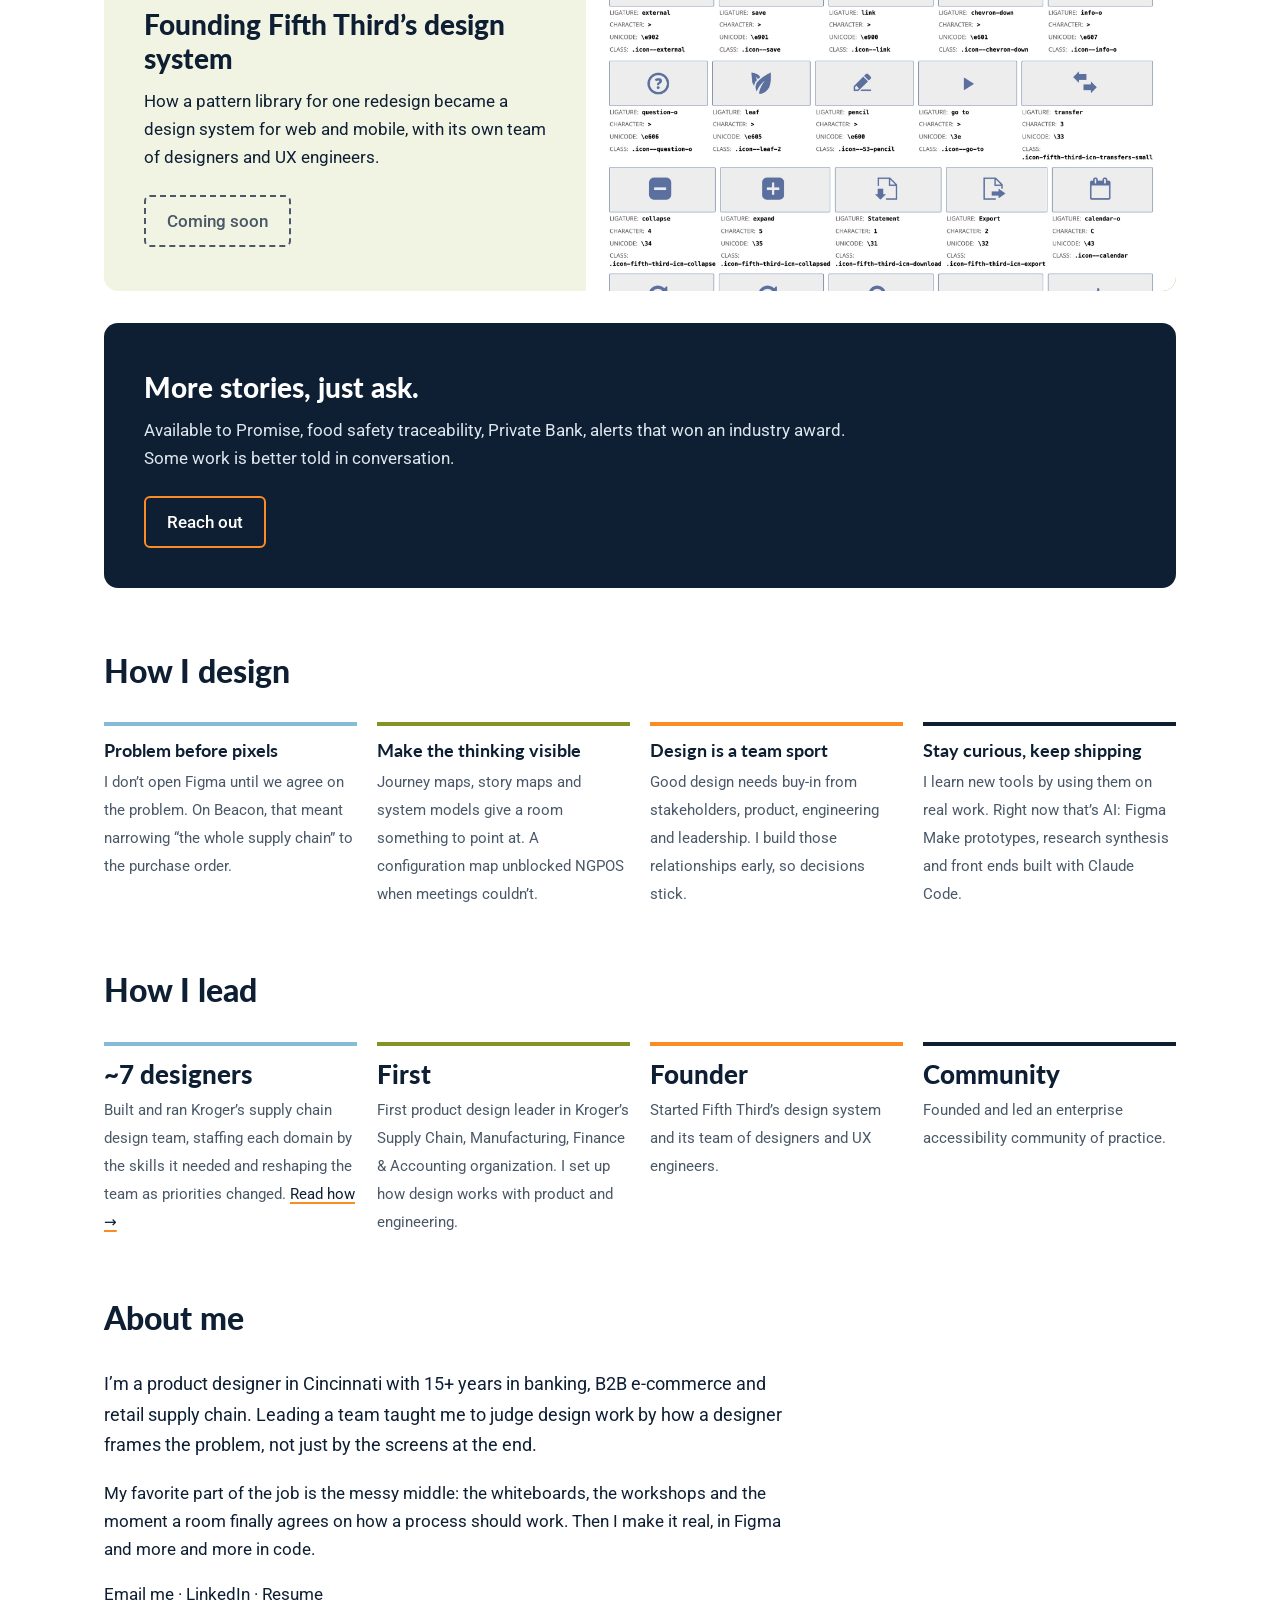
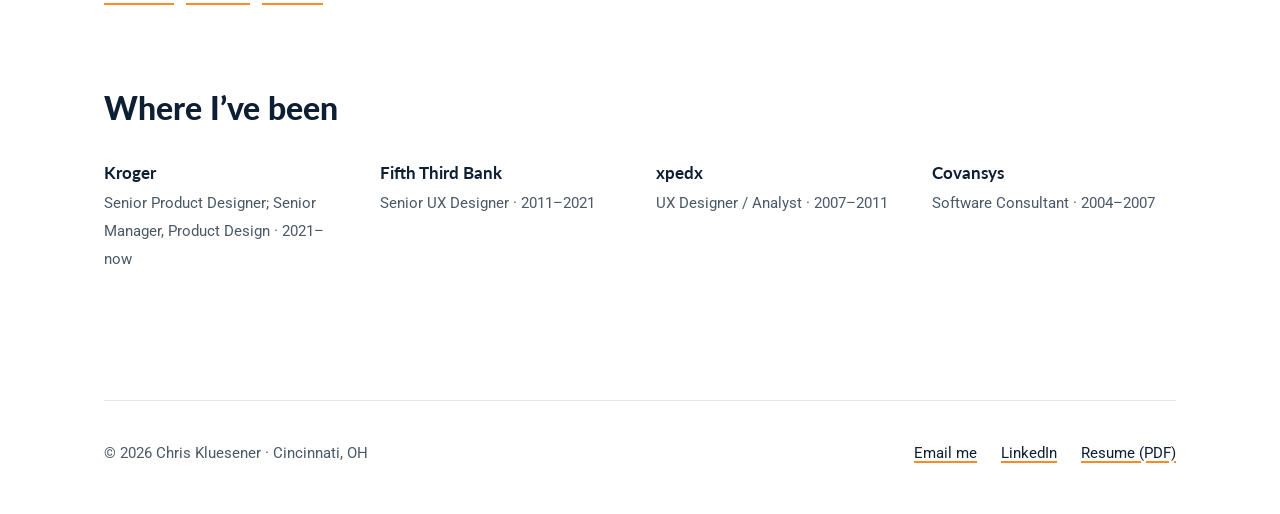
==== commit f94ae93e: "Add leadership case study: keeping a team pointed at users Co-Authored-By: Claude Opus 5.5 <noreply@" ====
--- a/index.html
+++ b/index.html
@@ -81,6 +81,17 @@
                 <div class="card-media"><img style="object-position: left center" src="images/fifththird/card.jpg" alt="Fifth Third Move Money flow on desktop and phone, asking where the money is going"></div>
             </a>
           </li>
+          <li class="card tone-olive">
+            <a class="card-link" href="work/rms-adoption.html">
+                <div class="card-text">
+                  <p class="card-tags"><span class="tag">Kroger · 2023 · Design leadership</span> <span class="tag role">Senior manager</span></p>
+                  <h3>Keeping a team pointed at users when the plan fell apart</h3>
+                  <p>When a buyer platform wasn’t funded, I kept my designers with 200 buyers through a hard system rollout. Their evidence got the platform funded the next year.</p>
+                  <span class="btn">View case study</span>
+                </div>
+                <div class="card-media"><img src="images/beacon/rms-journey.jpg" alt="Journey map comparing buyers on two ordering systems, with pain points and opportunities on sticky notes"></div>
+            </a>
+          </li>
           <li class="card tone-olive soon">
             <div class="card-link">
                 <div class="card-text">
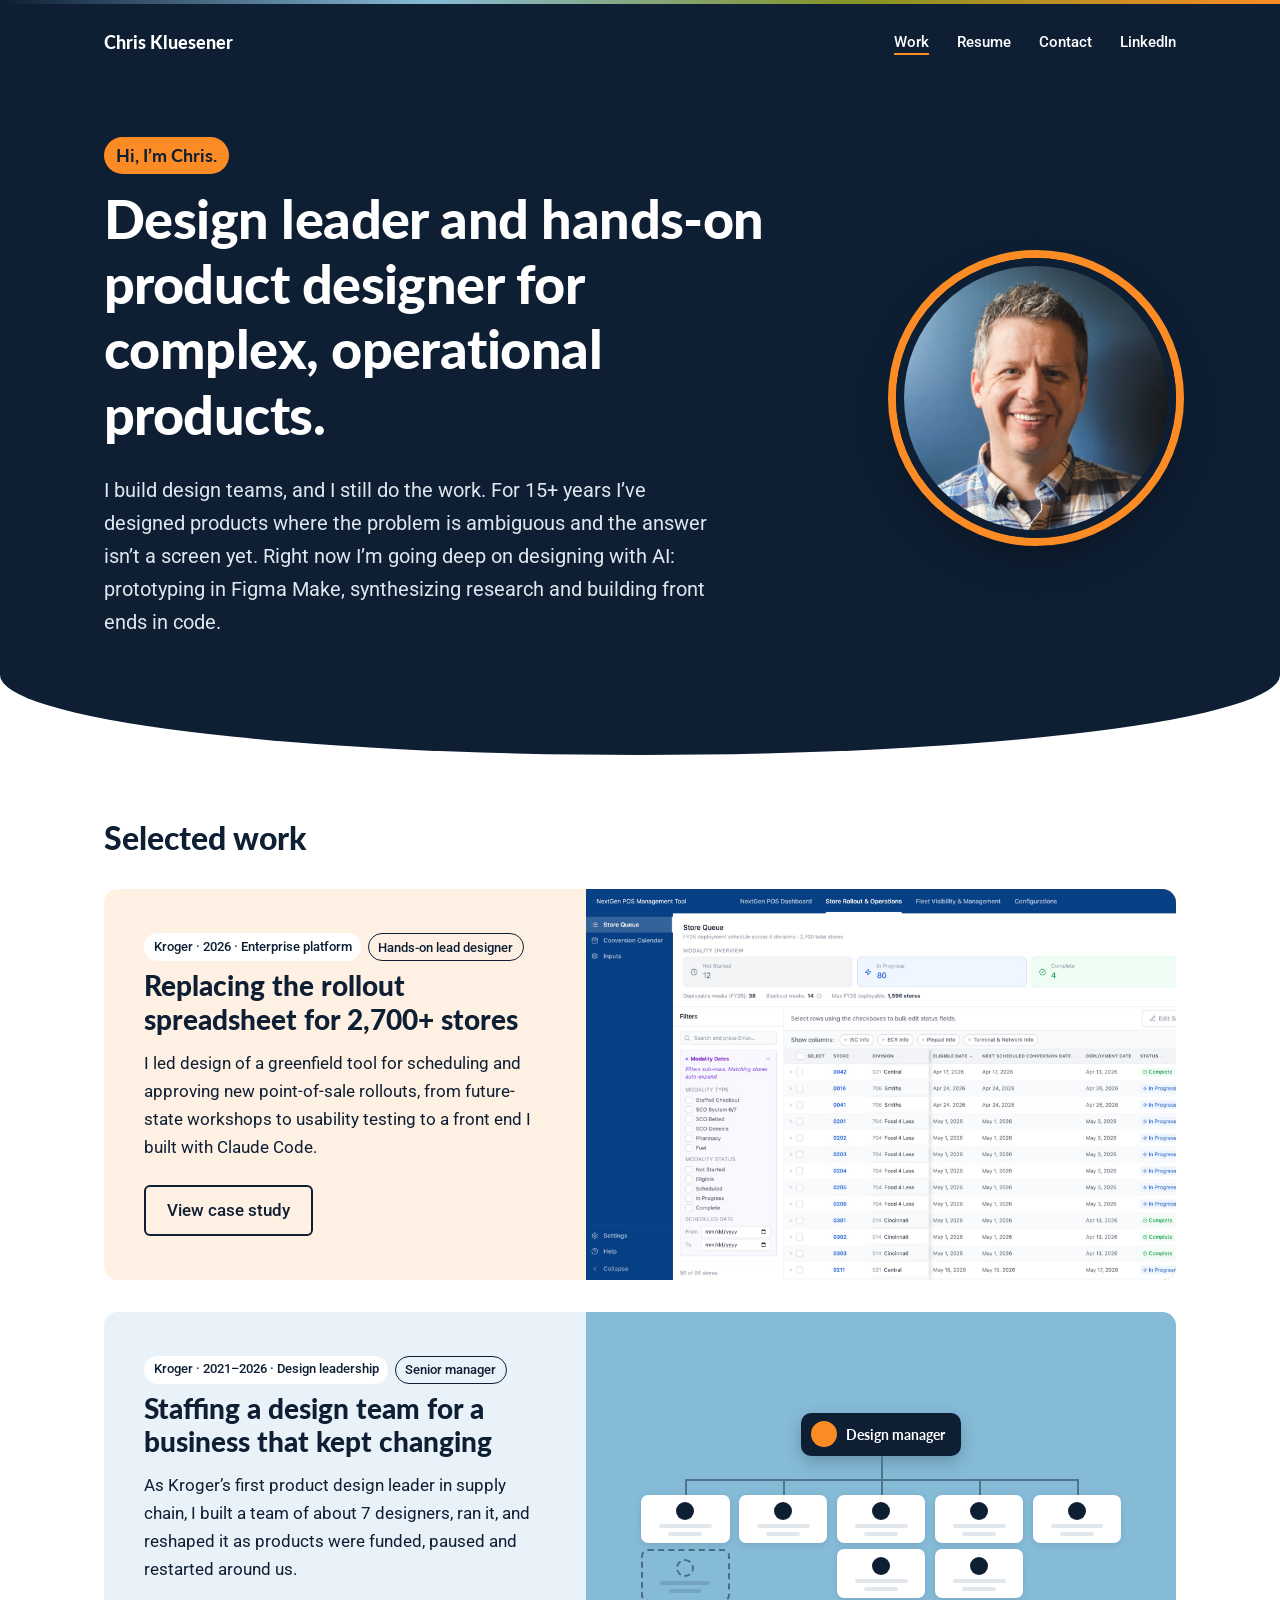
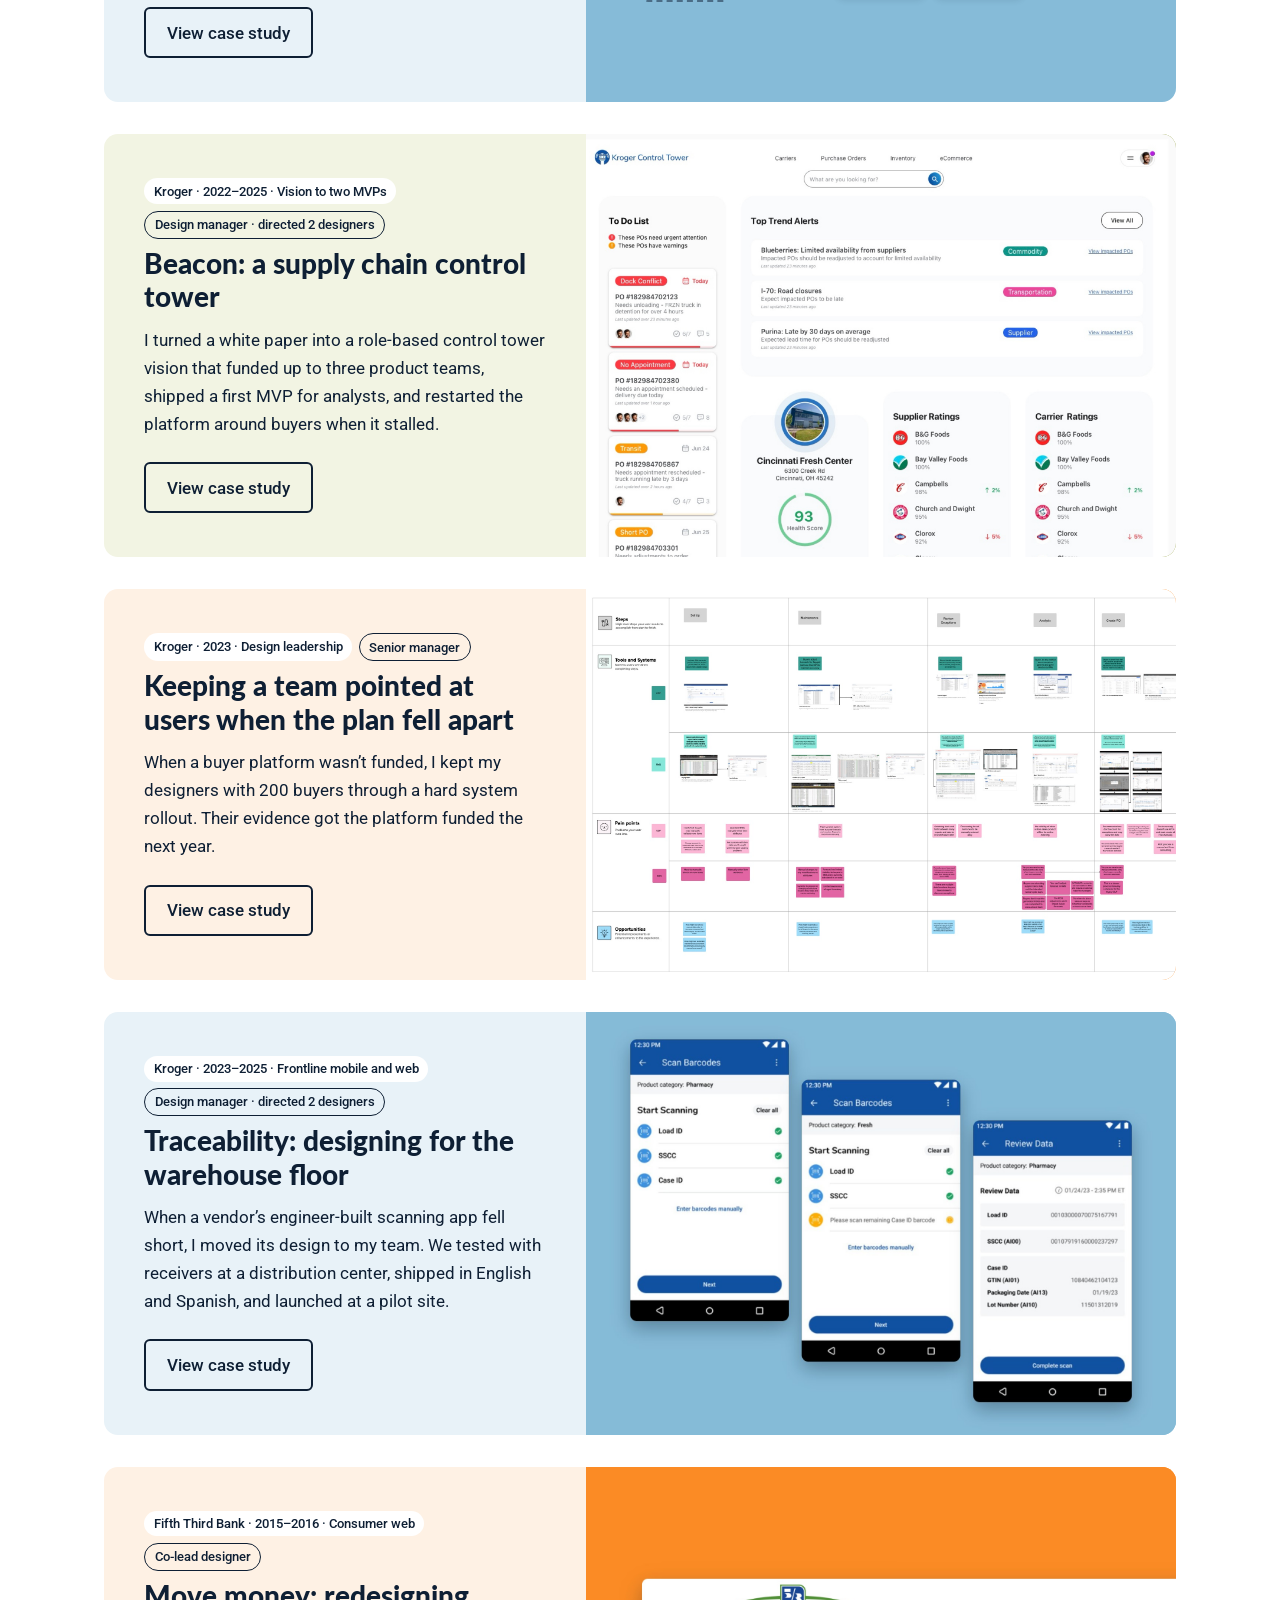
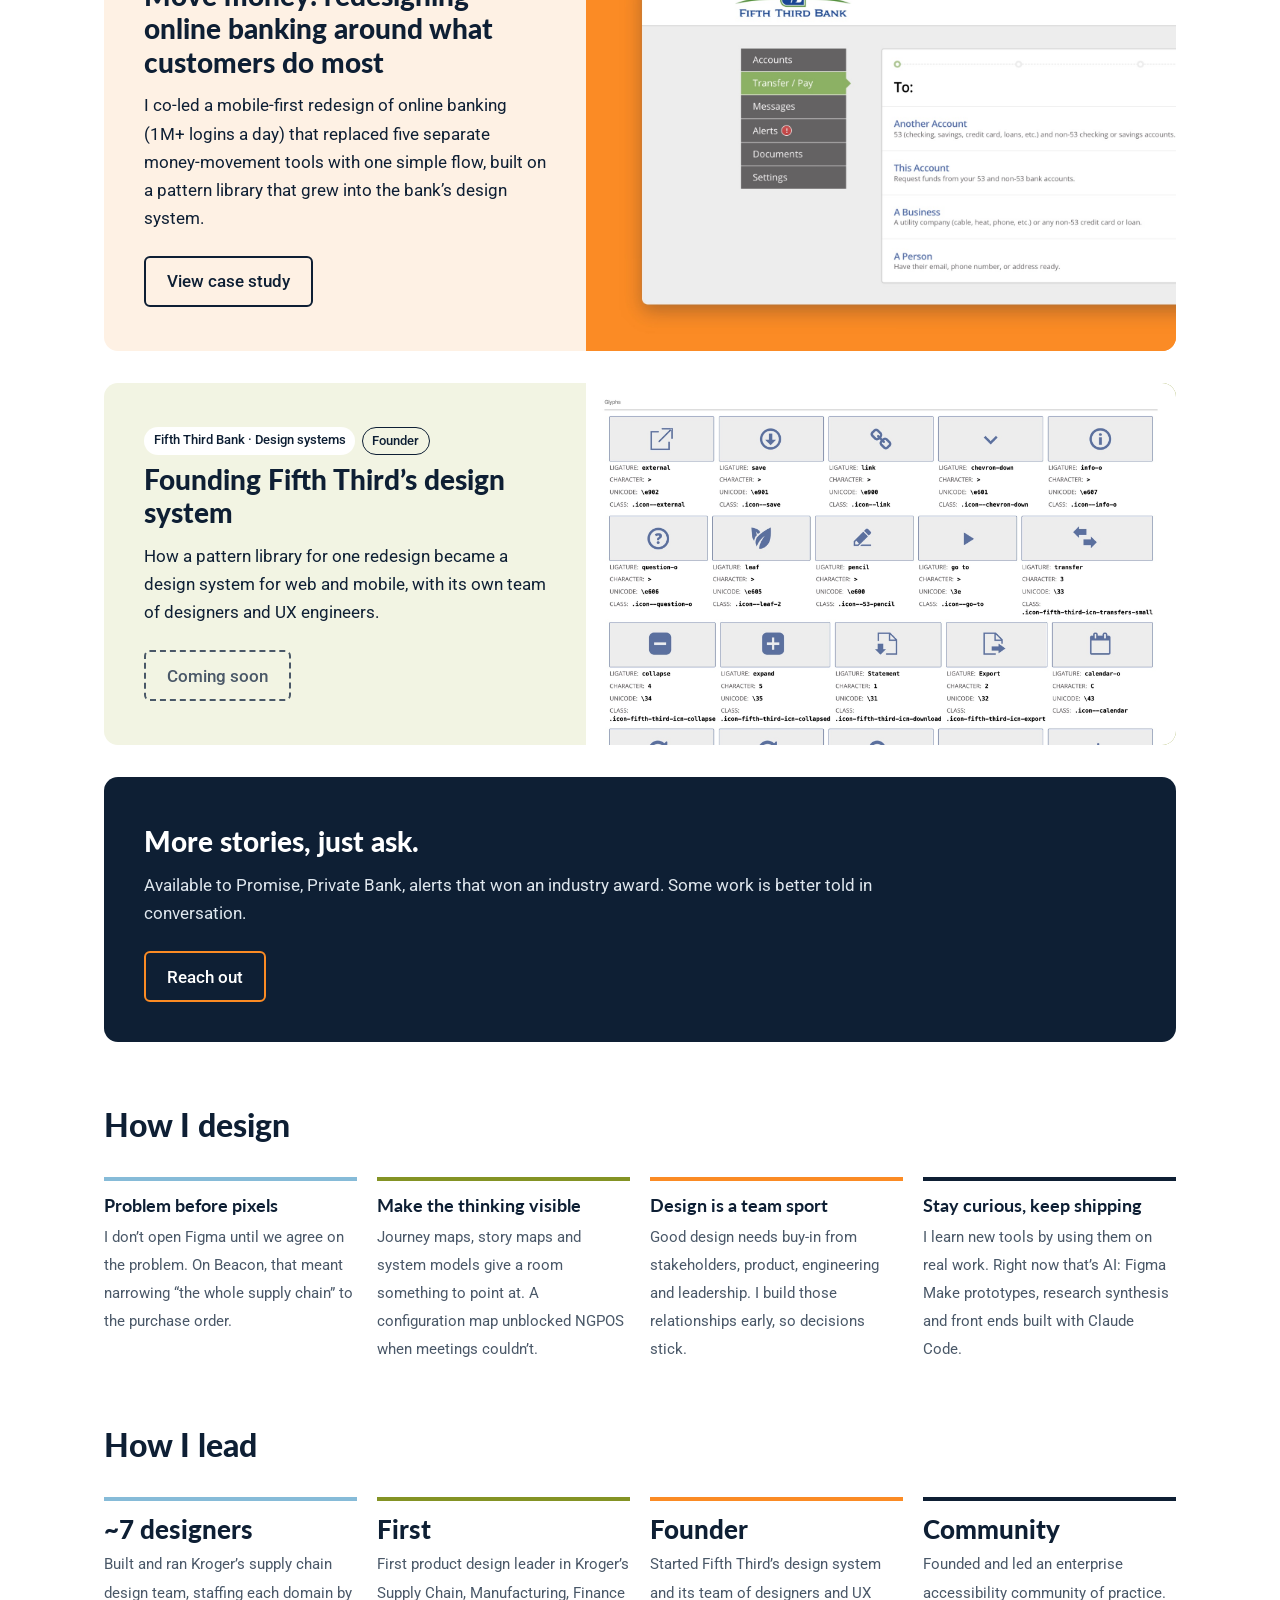
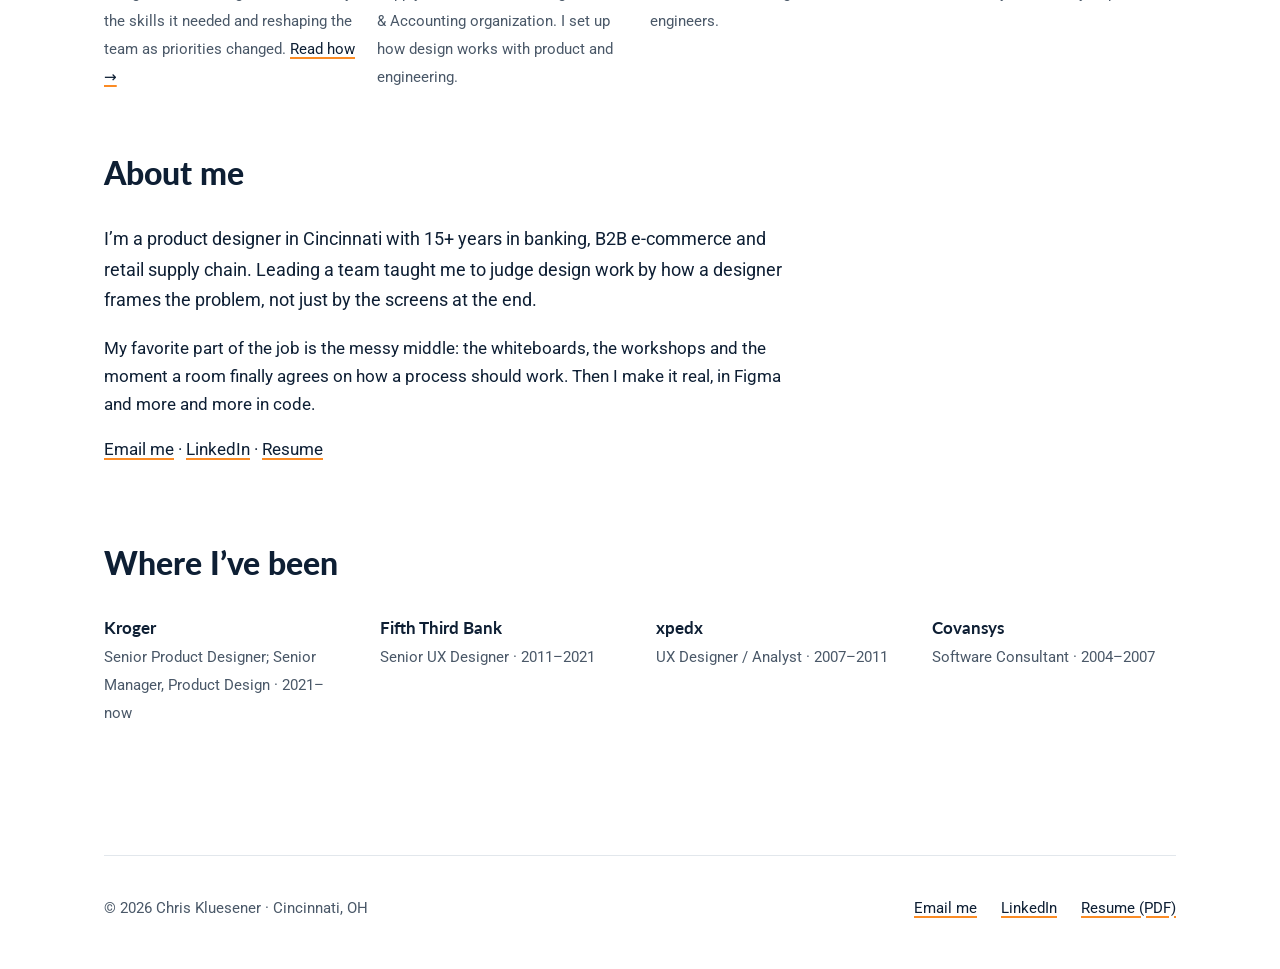
==== commit aa777d36: "Add Traceability case study and reorder work cards Co-Authored-By: Claude Opus 5.5 <noreply@anthropi" ====
--- a/index.html
+++ b/index.html
@@ -37,7 +37,7 @@
       <section id="work" aria-labelledby="work-label">
         <h2 class="section-title" id="work-label">Selected work</h2>
         <ul class="cards">
-          <li class="card tone-sky">
+          <li class="card tone-orange">
             <a class="card-link" href="work/ngpos.html">
                 <div class="card-text">
                   <p class="card-tags"><span class="tag">Kroger · 2026 · Enterprise platform</span> <span class="tag role">Hands-on lead designer</span></p>
@@ -71,6 +71,28 @@
             </a>
           </li>
           <li class="card tone-orange">
+            <a class="card-link" href="work/rms-adoption.html">
+                <div class="card-text">
+                  <p class="card-tags"><span class="tag">Kroger · 2023 · Design leadership</span> <span class="tag role">Senior manager</span></p>
+                  <h3>Keeping a team pointed at users when the plan fell apart</h3>
+                  <p>When a buyer platform wasn’t funded, I kept my designers with 200 buyers through a hard system rollout. Their evidence got the platform funded the next year.</p>
+                  <span class="btn">View case study</span>
+                </div>
+                <div class="card-media"><img src="images/beacon/rms-journey.jpg" alt="Journey map comparing buyers on two ordering systems, with pain points and opportunities on sticky notes"></div>
+            </a>
+          </li>
+          <li class="card tone-sky">
+            <a class="card-link" href="work/traceability.html">
+                <div class="card-text">
+                  <p class="card-tags"><span class="tag">Kroger · 2023–2025 · Frontline mobile and web</span> <span class="tag role">Design manager · directed 2 designers</span></p>
+                  <h3>Traceability: designing for the warehouse floor</h3>
+                  <p>When a vendor’s engineer-built scanning app fell short, I moved its design to my team. We tested with receivers at a distribution center, shipped in English and Spanish, and launched at a pilot site.</p>
+                  <span class="btn">View case study</span>
+                </div>
+                <div class="card-media"><img style="object-position: center" src="images/traceability/card.jpg" alt="Redesigned scanning app screens on Android: a checklist of labels to scan, a partial scan asking for the remaining case label, and a review screen"></div>
+            </a>
+          </li>
+          <li class="card tone-orange">
             <a class="card-link" href="work/fifththird.html">
                 <div class="card-text">
                   <p class="card-tags"><span class="tag">Fifth Third Bank · 2015–2016 · Consumer web</span> <span class="tag role">Co-lead designer</span></p>
@@ -79,17 +101,6 @@
                   <span class="btn">View case study</span>
                 </div>
                 <div class="card-media"><img style="object-position: left center" src="images/fifththird/card.jpg" alt="Fifth Third Move Money flow on desktop and phone, asking where the money is going"></div>
-            </a>
-          </li>
-          <li class="card tone-olive">
-            <a class="card-link" href="work/rms-adoption.html">
-                <div class="card-text">
-                  <p class="card-tags"><span class="tag">Kroger · 2023 · Design leadership</span> <span class="tag role">Senior manager</span></p>
-                  <h3>Keeping a team pointed at users when the plan fell apart</h3>
-                  <p>When a buyer platform wasn’t funded, I kept my designers with 200 buyers through a hard system rollout. Their evidence got the platform funded the next year.</p>
-                  <span class="btn">View case study</span>
-                </div>
-                <div class="card-media"><img src="images/beacon/rms-journey.jpg" alt="Journey map comparing buyers on two ordering systems, with pain points and opportunities on sticky notes"></div>
             </a>
           </li>
           <li class="card tone-olive soon">
@@ -107,7 +118,7 @@
             <a class="card-link" href="mailto:ckluesener@gmail.com">
                 <div class="card-text">
                   <h3>More stories, just ask.</h3>
-                  <p>Available to Promise, food safety traceability, Private Bank, alerts that won an industry award. Some work is better told in conversation.</p>
+                  <p>Available to Promise, Private Bank, alerts that won an industry award. Some work is better told in conversation.</p>
                   <span class="btn btn-light">Reach out</span>
                 </div>
             </a>
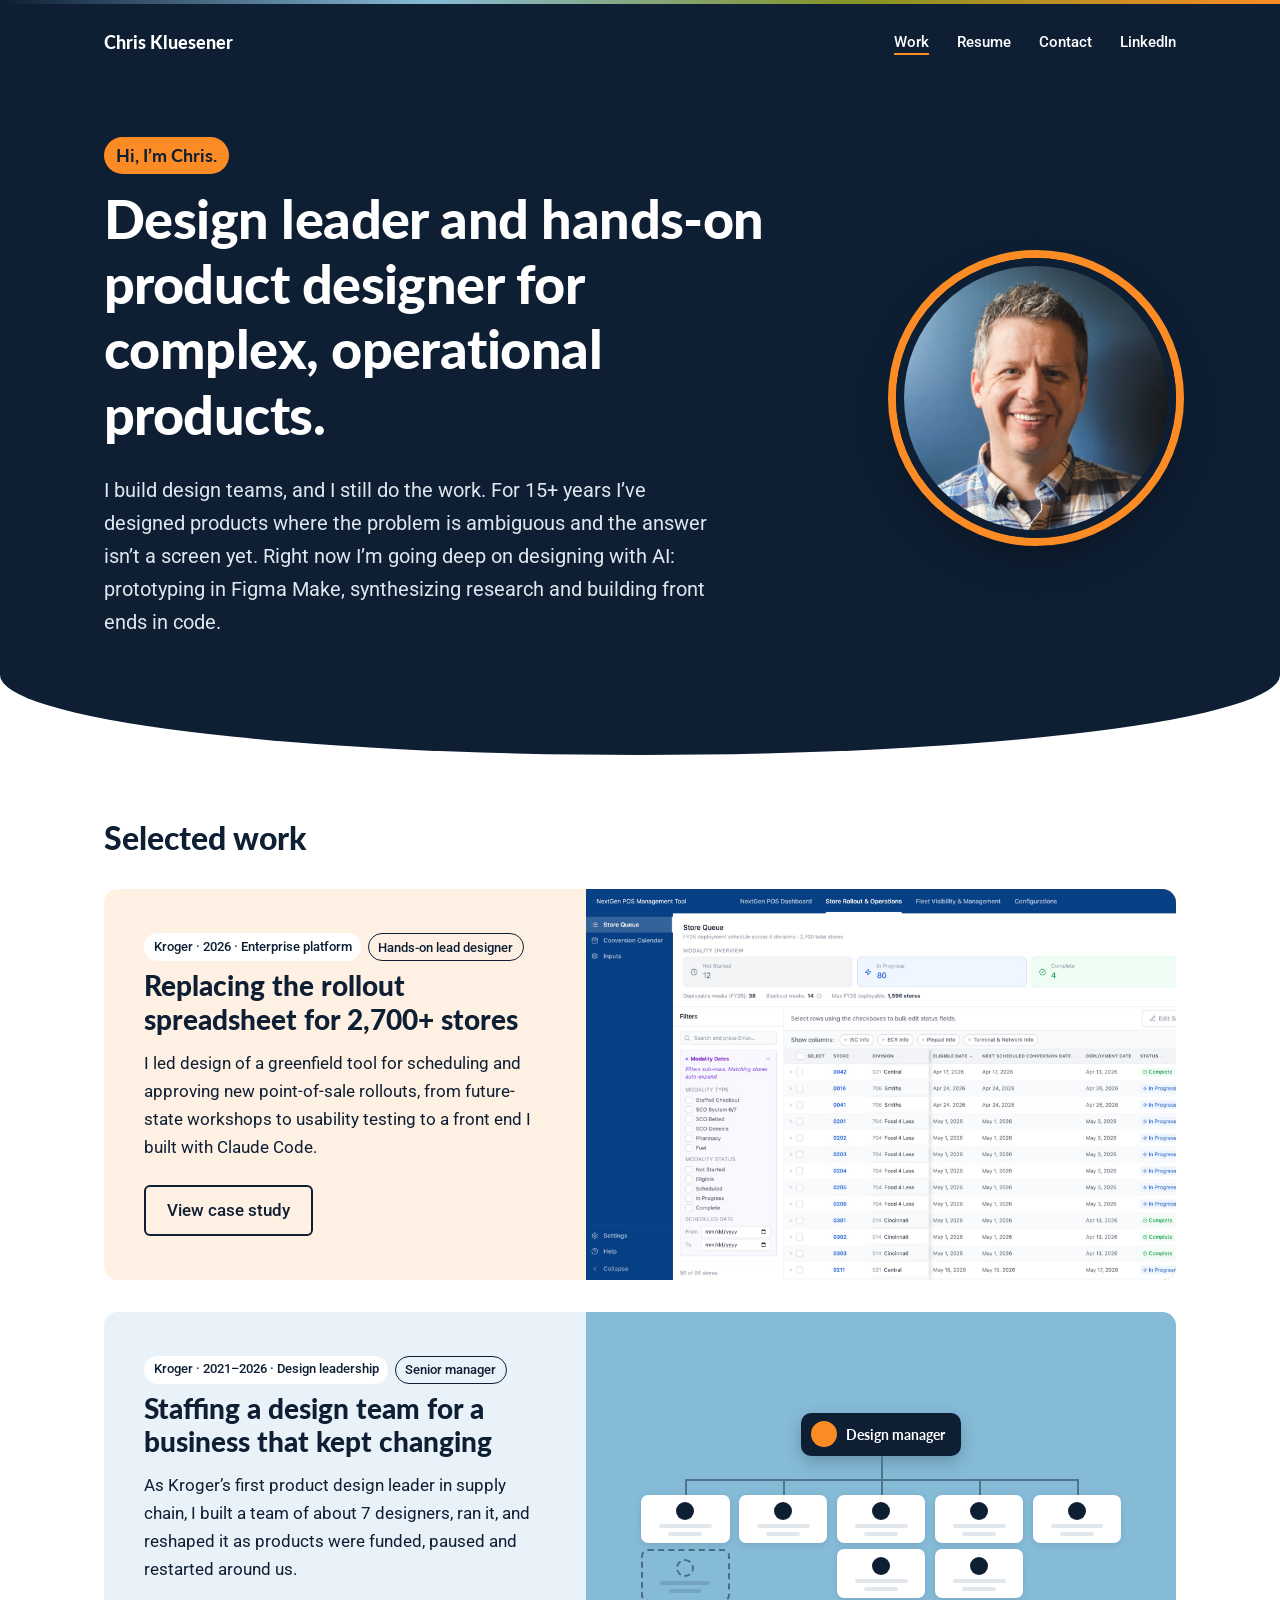
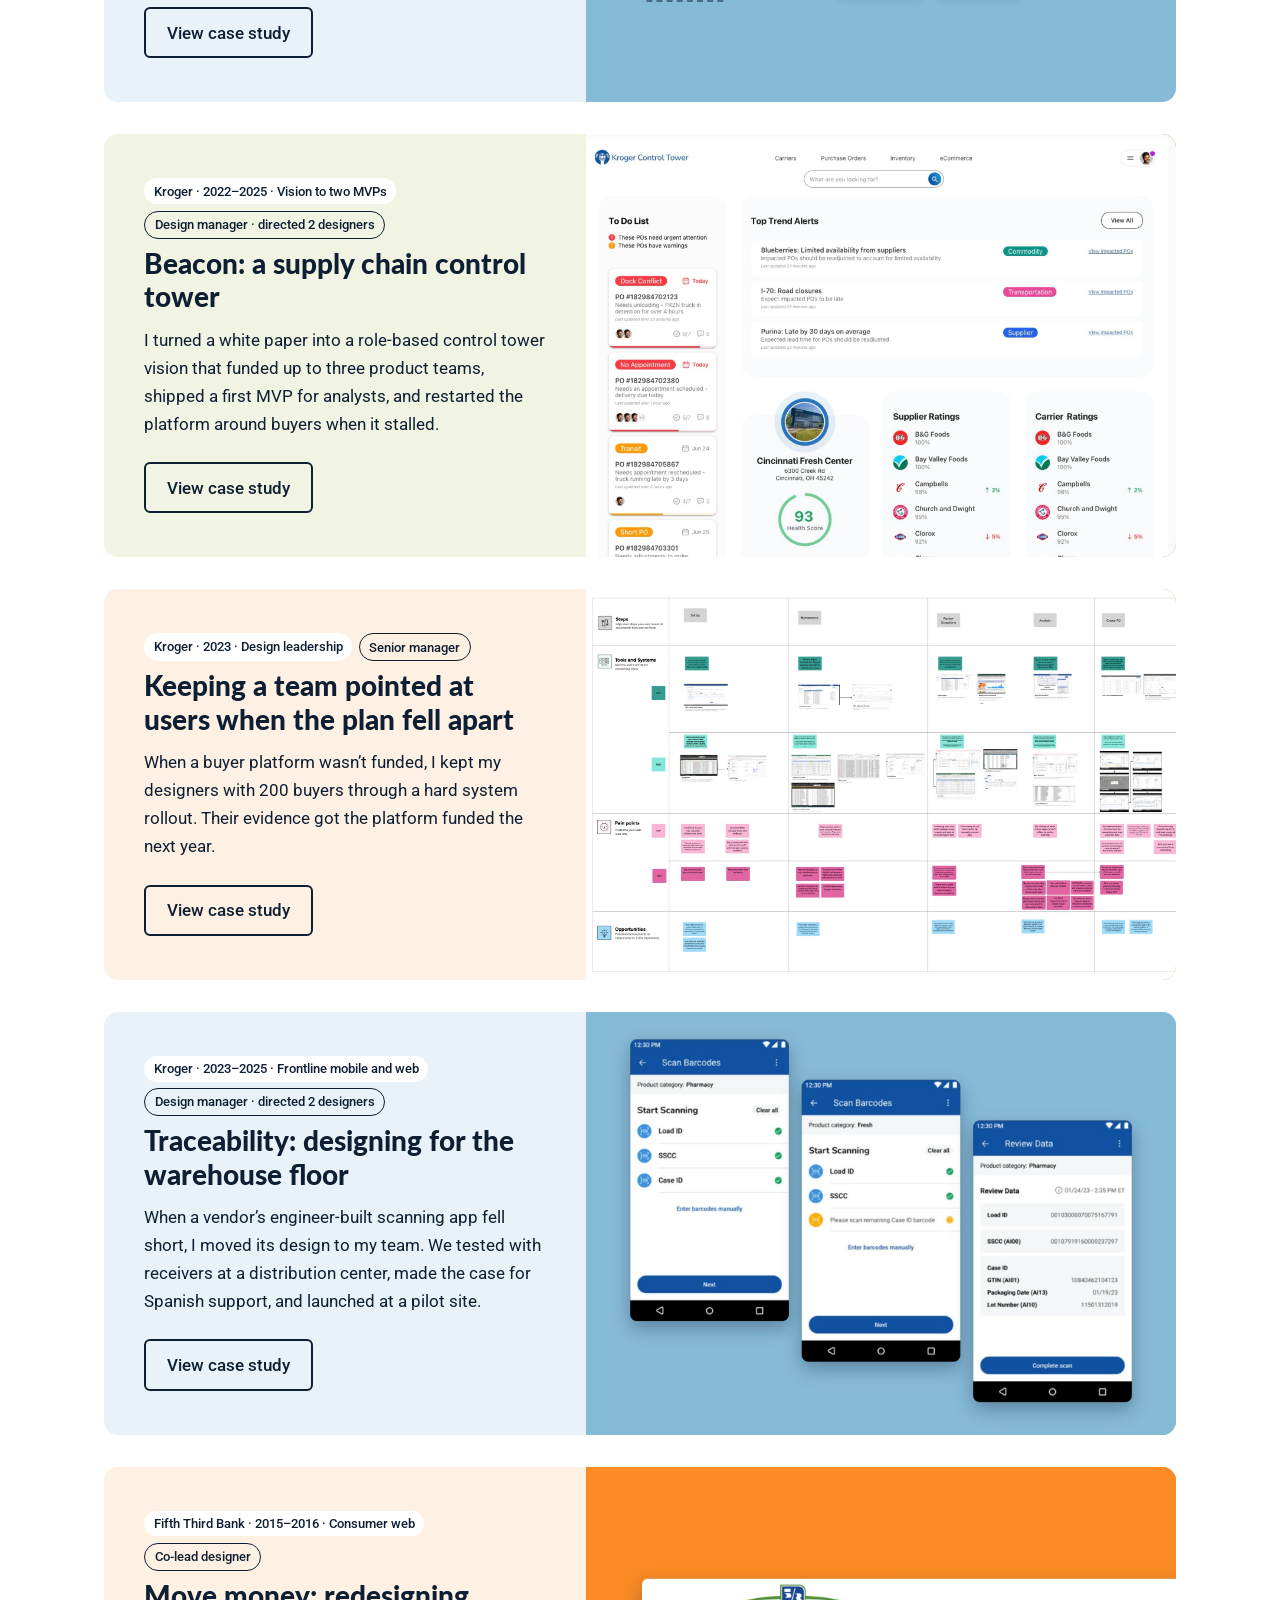
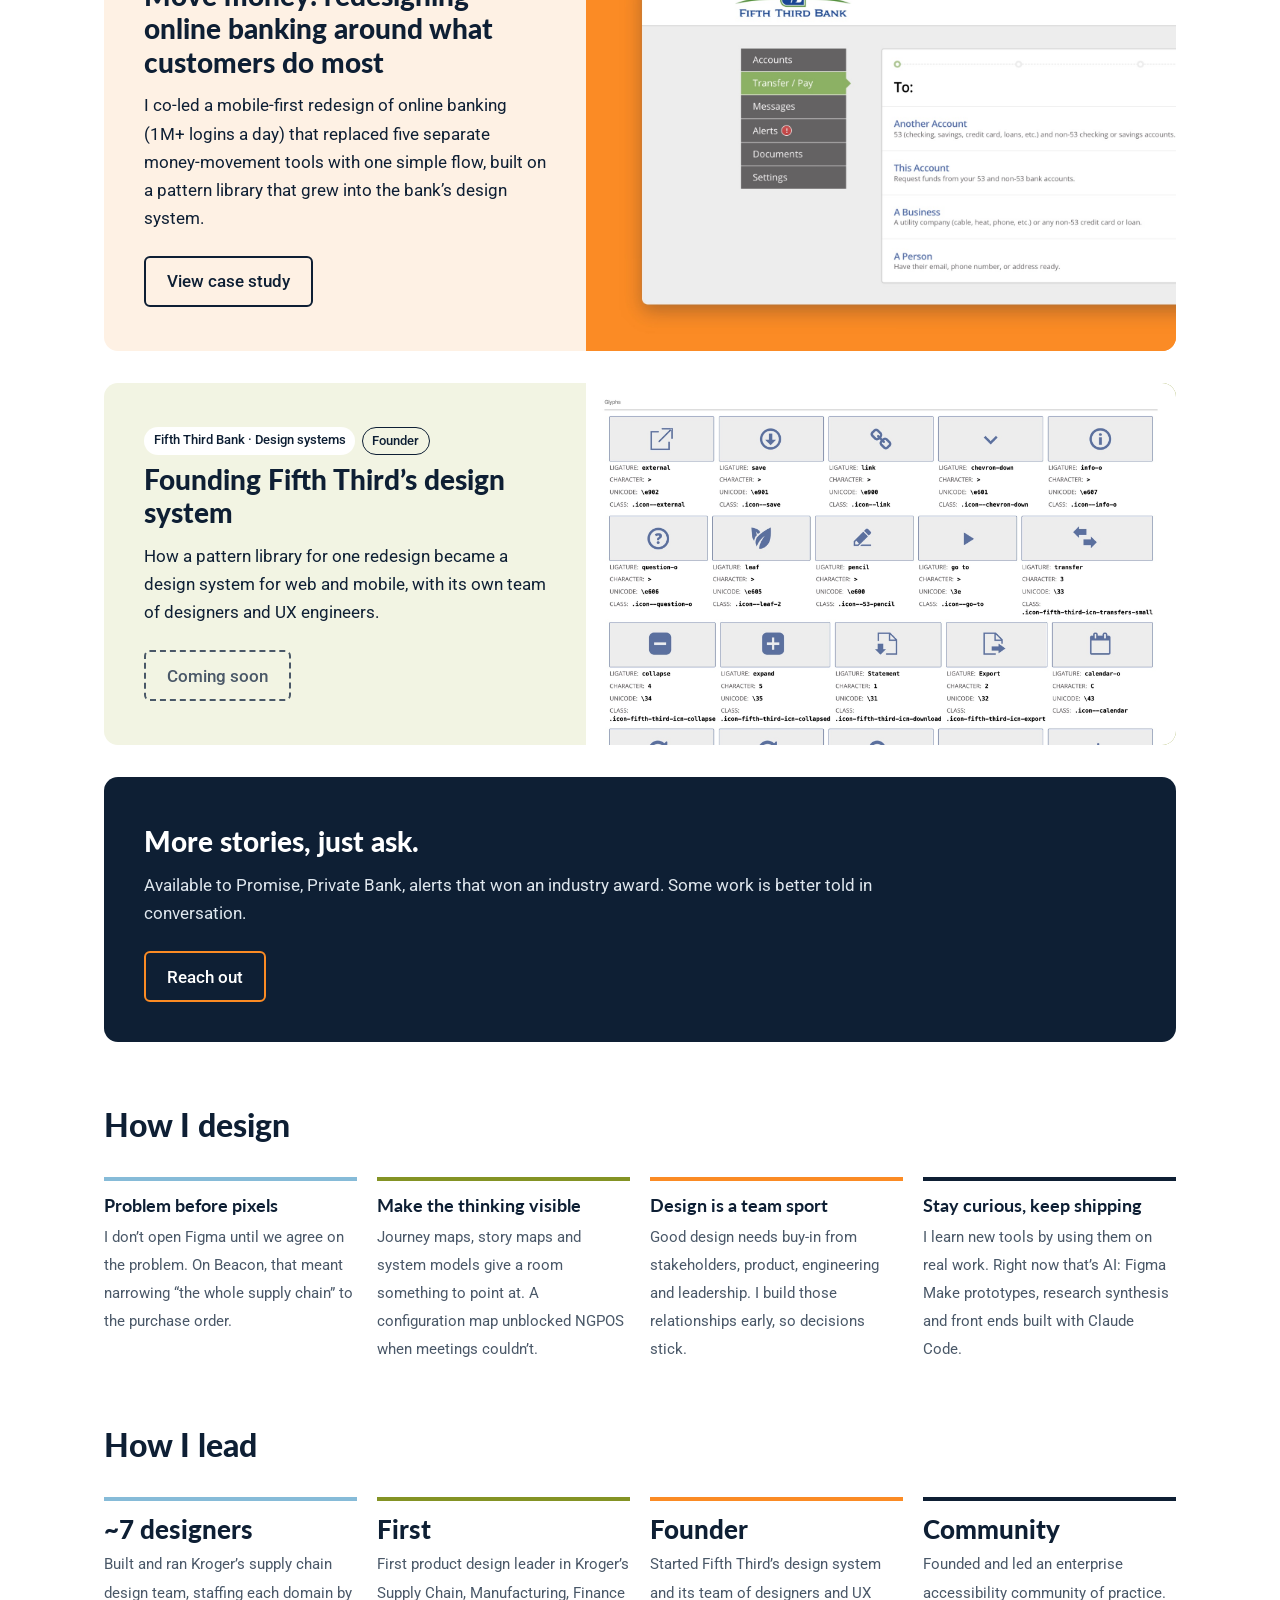
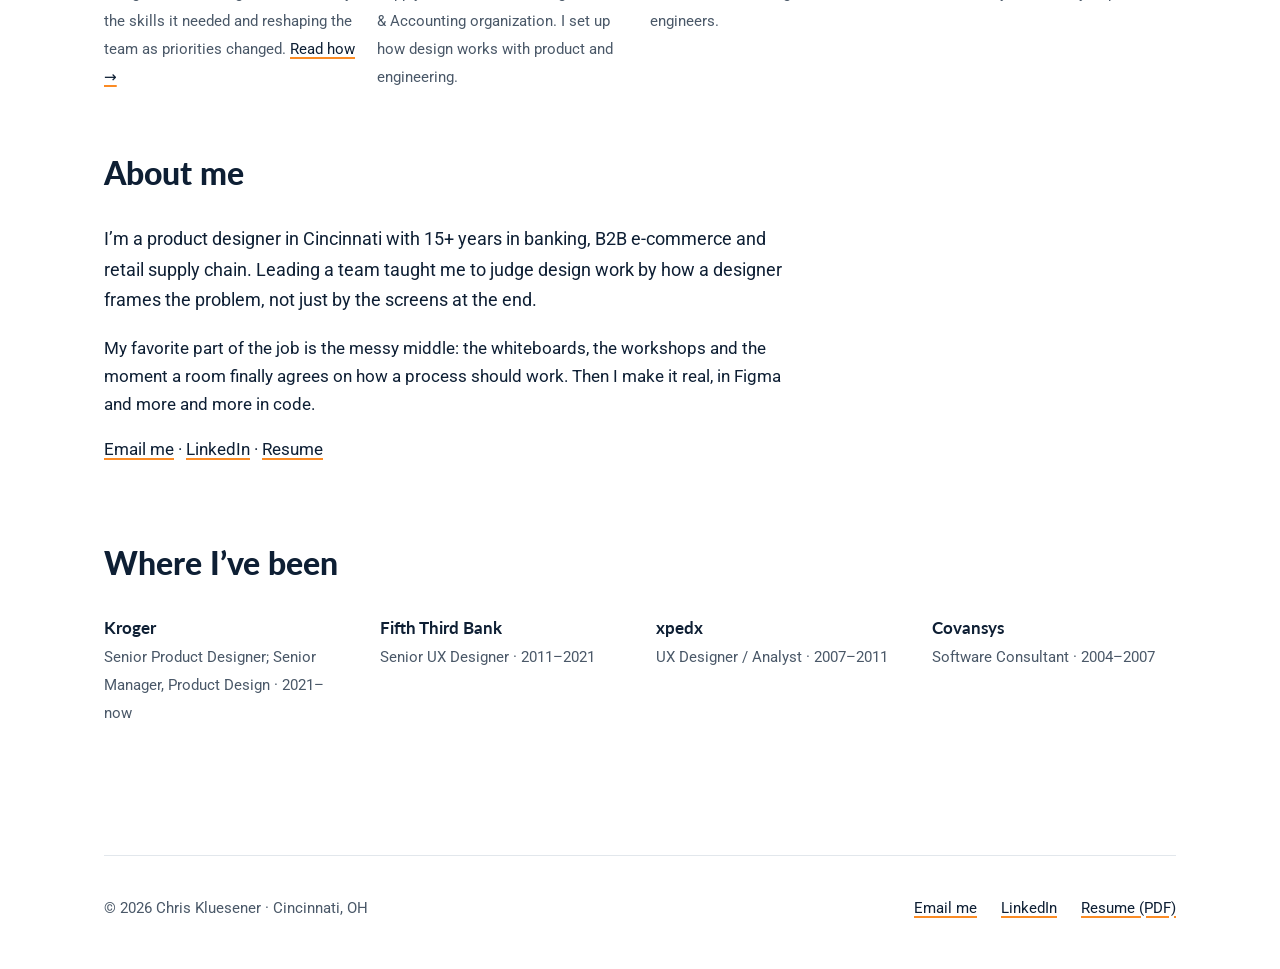
==== commit 0b460064: "Correct Traceability Spanish support to a fast follow Co-Authored-By: Claude Opus 5.5 <noreply@anthr" ====
--- a/index.html
+++ b/index.html
@@ -86,7 +86,7 @@
                 <div class="card-text">
                   <p class="card-tags"><span class="tag">Kroger · 2023–2025 · Frontline mobile and web</span> <span class="tag role">Design manager · directed 2 designers</span></p>
                   <h3>Traceability: designing for the warehouse floor</h3>
-                  <p>When a vendor’s engineer-built scanning app fell short, I moved its design to my team. We tested with receivers at a distribution center, shipped in English and Spanish, and launched at a pilot site.</p>
+                  <p>When a vendor’s engineer-built scanning app fell short, I moved its design to my team. We tested with receivers at a distribution center, made the case for Spanish support, and launched at a pilot site.</p>
                   <span class="btn">View case study</span>
                 </div>
                 <div class="card-media"><img style="object-position: center" src="images/traceability/card.jpg" alt="Redesigned scanning app screens on Android: a checklist of labels to scan, a partial scan asking for the remaining case label, and a review screen"></div>
